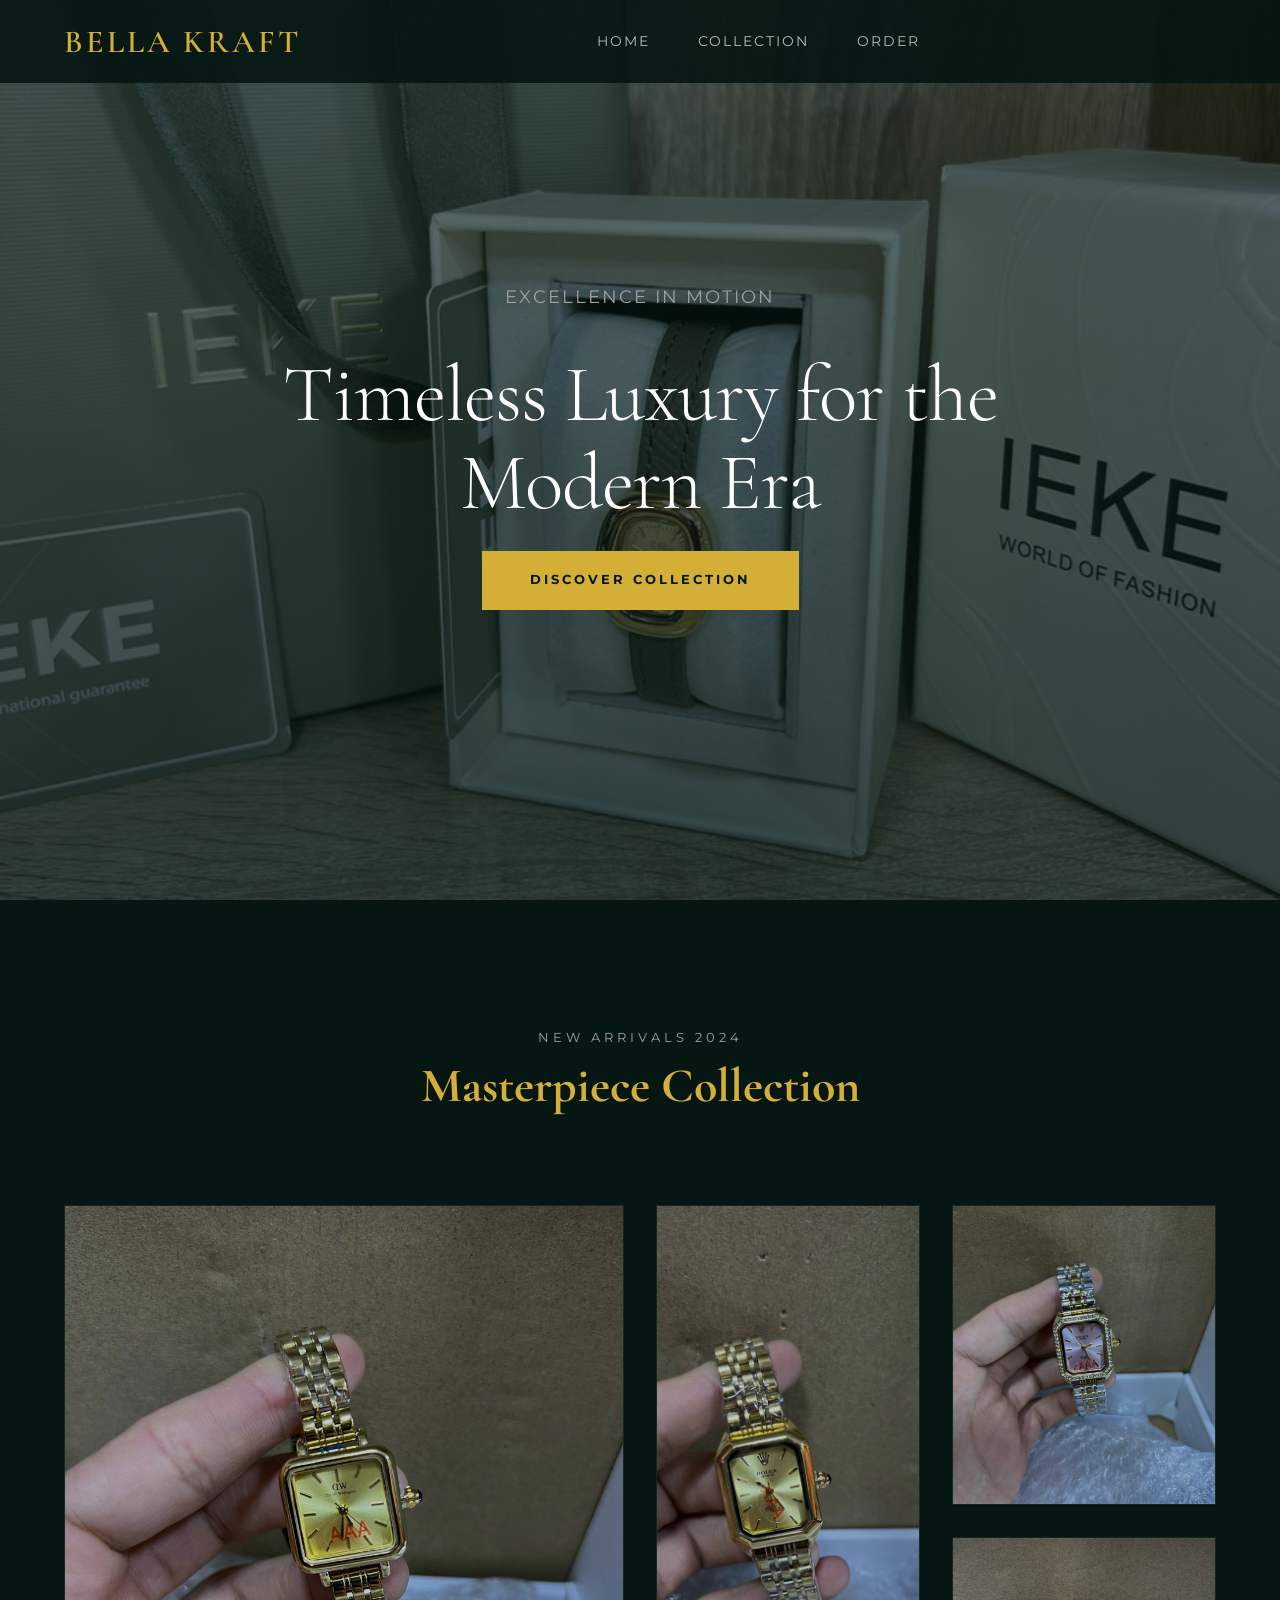
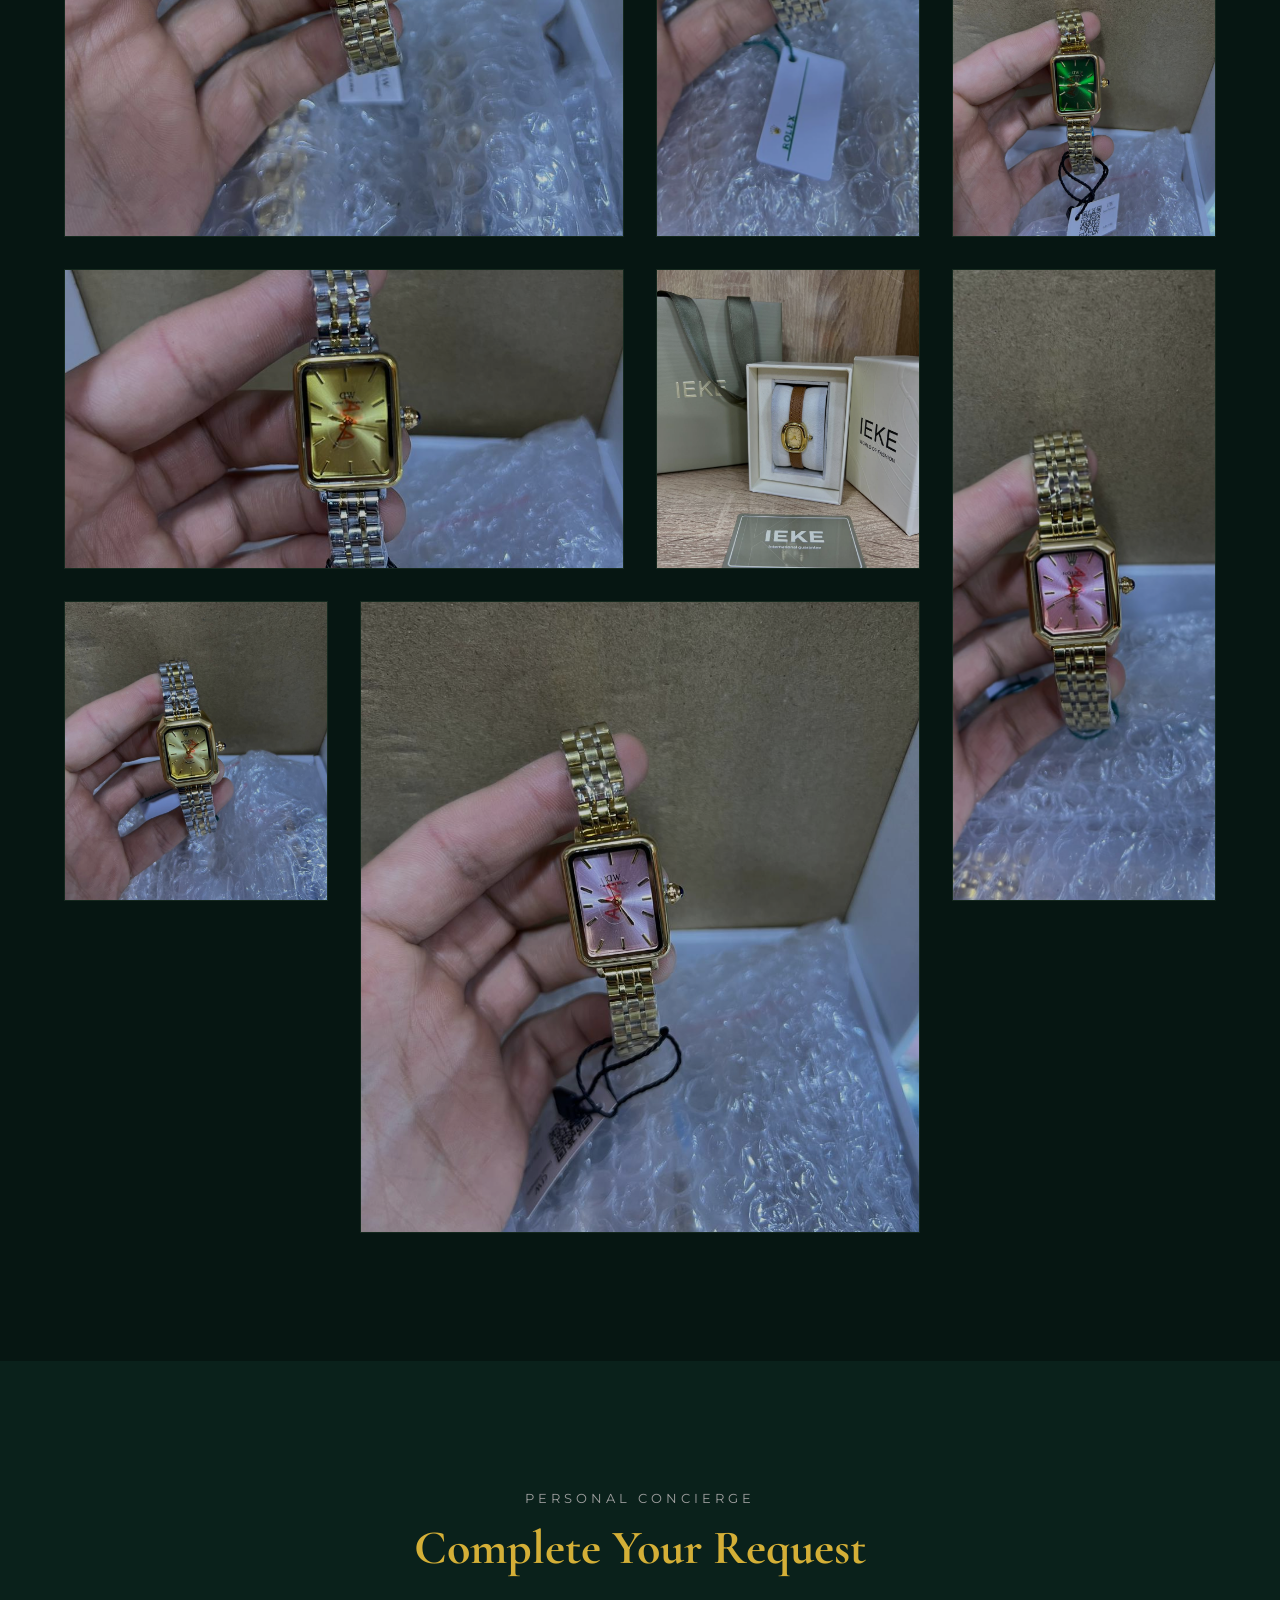
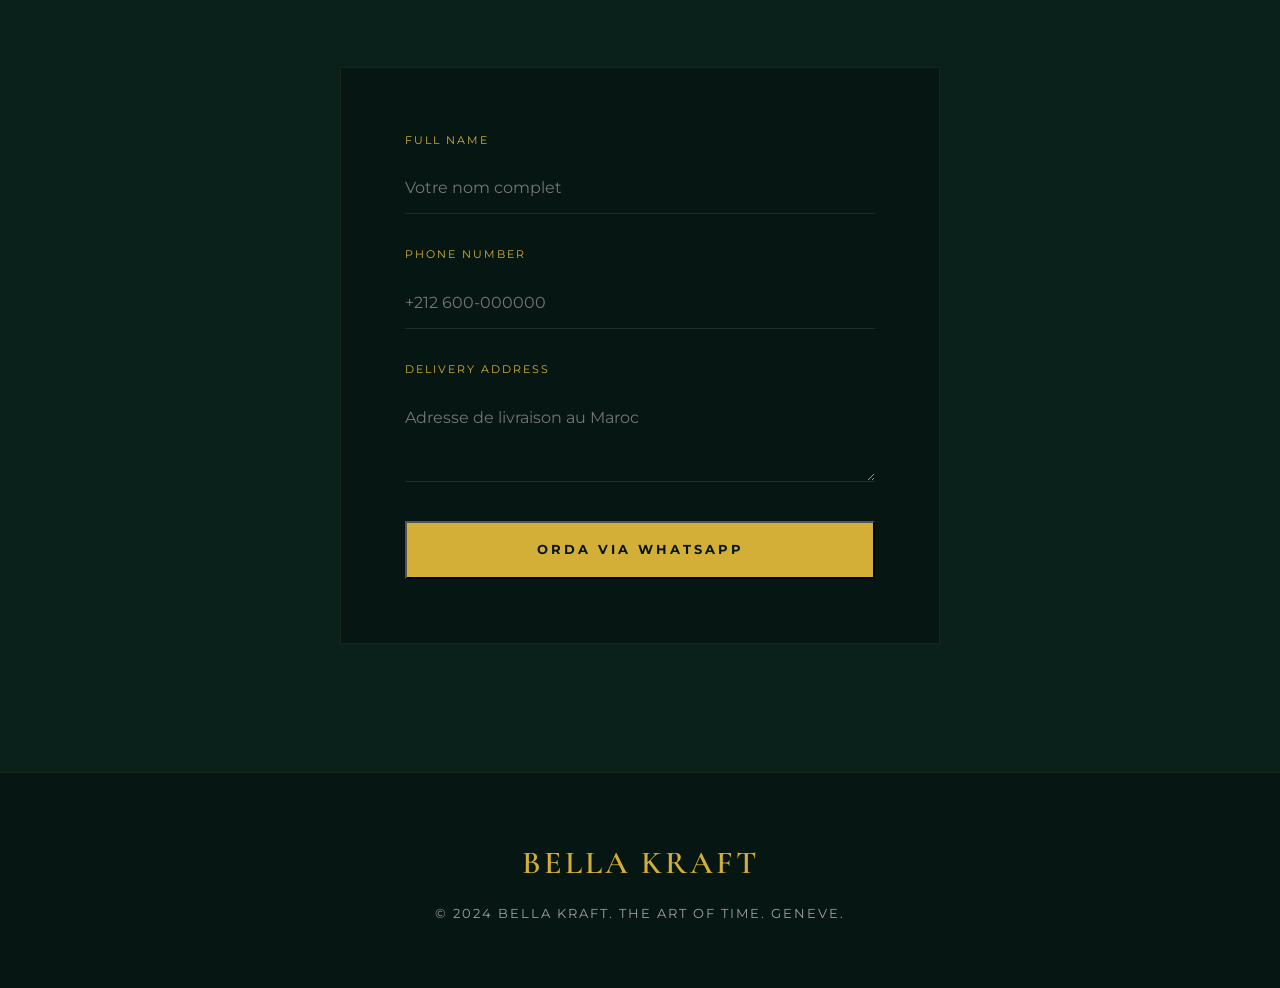
==== index.html @ 275b8a1b "clean project" ====
<!DOCTYPE html>
<html lang="en">
<head>
    <meta charset="UTF-8">
    <meta name="viewport" content="width=device-width, initial-scale=1.0">
    <title>BELLA KRAFT | Luxury Timepieces</title>
    <!-- Fonts -->
    <link rel="preconnect" href="https://fonts.googleapis.com">
    <link rel="preconnect" href="https://fonts.gstatic.com" crossorigin>
    <link href="https://fonts.googleapis.com/css2?family=Cormorant+Garamond:wght@300;400;600&family=Montserrat:wght@300;400;700&display=swap" rel="stylesheet">
    <!-- Icons -->
    <link rel="stylesheet" href="https://cdnjs.cloudflare.com/ajax/libs/font-awesome/6.4.0/css/all.min.css">
    <!-- Style -->
    <link rel="stylesheet" href="style.css">
    <script src="script.js" defer></script>
</head>
<body>

    <header id="mainHeader">
        <a href="#" class="brand-logo">BELLA KRAFT</a>
        
        <nav class="nav-menu">
            <a href="#home">Home</a>
            <a href="#collection">Collection</a>
            <a href="#order">Order</a>
        </nav>

        <div class="menu-toggle">
            <span></span>
        </div>
    </header>

    <main>
        <!-- Hero Section -->
        <section class="hero" id="home">
            <div class="hero-content">
                <p>Excellence in Motion</p>
                <h1>Timeless Luxury for the Modern Era</h1>
                <a href="#collection" class="btn btn-primary">Discover Collection</a>
            </div>
        </section>

        <!-- Collection Section (Bento Grid) -->
        <section class="collection-section" id="collection">
            <div class="section-intro">
                <p>New Arrivals 2024</p>
                <h2>Masterpiece Collection</h2>
            </div>

            <div class="bento-grid">
                <!-- Large Item -->
                <div class="bento-item large">
                    <img src="images/WhatsApp Image 2026-04-24 at 20.39.13.jpeg" alt="DW Gold Square" class="bento-img">
                    <div class="bento-overlay">
                        <h3>DW Gold Square</h3>
                        <span class="bento-price">950 DH</span>
                        <button class="btn-orda" onclick="addToCart('DW Gold Square', '950 DH', this)">Add to Order</button>
                    </div>
                </div>

                <!-- Tall Item -->
                <div class="bento-item tall">
                    <img src="images/WhatsApp Image 2026-04-24 at 20.39.14.jpeg" alt="Rolex Cellini" class="bento-img">
                    <div class="bento-overlay">
                        <h3>Rolex Cellini Gold</h3>
                        <span class="bento-price">1800 DH</span>
                        <button class="btn-orda" onclick="addToCart('Rolex Cellini Gold', '1800 DH', this)">Add to Order</button>
                    </div>
                </div>

                <!-- Regular Item -->
                <div class="bento-item">
                    <img src="images/WhatsApp Image 2026-04-24 at 20.39.15.jpeg" alt="Rolex Diamond" class="bento-img">
                    <div class="bento-overlay">
                        <h3>Rolex Diamond Rose</h3>
                        <span class="bento-price">2200 DH</span>
                        <button class="btn-orda" onclick="addToCart('Rolex Diamond Rose', '2200 DH', this)">Add to Order</button>
                    </div>
                </div>

                <!-- Regular Item -->
                <div class="bento-item">
                    <img src="images/WhatsApp Image 2026-04-24 at 20.39.19.jpeg" alt="DW Emerald" class="bento-img">
                    <div class="bento-overlay">
                        <h3>DW Emerald Square</h3>
                        <span class="bento-price">1100 DH</span>
                        <button class="btn-orda" onclick="addToCart('DW Emerald Square', '1100 DH', this)">Add to Order</button>
                    </div>
                </div>

                <!-- Wide Item -->
                <div class="bento-item wide">
                    <img src="images/WhatsApp Image 2026-04-24 at 20.39.24.jpeg" alt="DW Silver" class="bento-img">
                    <div class="bento-overlay">
                        <h3>DW Silver Square</h3>
                        <span class="bento-price">950 DH</span>
                        <button class="btn-orda" onclick="addToCart('DW Silver Square', '950 DH', this)">Add to Order</button>
                    </div>
                </div>

                <!-- Regular Item -->
                <div class="bento-item">
                    <img src="images/WhatsApp Image 2026-04-24 at 20.39.30.jpeg" alt="IEKE" class="bento-img">
                    <div class="bento-overlay">
                        <h3>IEKE World Fashion</h3>
                        <span class="bento-price">750 DH</span>
                        <button class="btn-orda" onclick="addToCart('IEKE World Fashion', '750 DH', this)">Add to Order</button>
                    </div>
                </div>

                <!-- Tall Item -->
                <div class="bento-item tall">
                    <img src="images/WhatsApp Image 2026-04-24 at 20.39.15 (1).jpeg" alt="Rolex Oyster" class="bento-img">
                    <div class="bento-overlay">
                        <h3>Oyster Perpetual</h3>
                        <span class="bento-price">2100 DH</span>
                        <button class="btn-orda" onclick="addToCart('Rolex Oyster Perpetual', '2100 DH', this)">Add to Order</button>
                    </div>
                </div>

                <!-- Regular Item -->
                <div class="bento-item">
                    <img src="images/WhatsApp Image 2026-04-24 at 20.39.15 (2).jpeg" alt="Rolex Sky" class="bento-img">
                    <div class="bento-overlay">
                        <h3>Rolex Sky-Dweller</h3>
                        <span class="bento-price">2500 DH</span>
                        <button class="btn-orda" onclick="addToCart('Rolex Sky-Dweller', '2500 DH', this)">Add to Order</button>
                    </div>
                </div>

                <!-- Large Item -->
                <div class="bento-item large">
                    <img src="images/WhatsApp Image 2026-04-24 at 20.39.18.jpeg" alt="Rolex Cosmograph" class="bento-img">
                    <div class="bento-overlay">
                        <h3>Rolex Cosmograph</h3>
                        <span class="bento-price">2800 DH</span>
                        <button class="btn-orda" onclick="addToCart('Rolex Cosmograph', '2800 DH', this)">Add to Order</button>
                    </div>
                </div>
            </div>
        </section>

        <!-- Order Section -->
        <section class="order-section" id="order">
            <div class="section-intro">
                <p>Personal Concierge</p>
                <h2>Complete Your Request</h2>
            </div>

            <div class="order-container">
                <div id="shoppingCart" class="order-summary" style="display: none; margin-bottom: 3rem;">
                    <h3 style="color: var(--accent-gold); margin-bottom: 1.5rem; letter-spacing: 2px; text-transform: uppercase; font-size: 0.9rem;">Selected Timepieces</h3>
                    <div id="cartItems"></div>
                    <div style="margin-top: 1.5rem; border-top: 1px solid rgba(212, 175, 55, 0.2); padding-top: 1rem;">
                        <p>Total Items: <span id="cartCount">0</span></p>
                    </div>
                </div>

                <form id="orderForm">
                    <div class="form-group">
                        <label>Full Name</label>
                        <input type="text" id="name" required placeholder="Votre nom complet">
                    </div>
                    <div class="form-group">
                        <label>Phone Number</label>
                        <input type="tel" id="phone" required placeholder="+212 600-000000">
                    </div>
                    <div class="form-group">
                        <label>Delivery Address</label>
                        <textarea id="address" rows="3" required placeholder="Adresse de livraison au Maroc"></textarea>
                    </div>
                    <button type="submit" class="btn btn-primary" style="width: 100%; cursor: pointer;">ORDA VIA WHATSAPP</button>
                </form>
            </div>
        </section>
    </main>

    <footer style="padding: 4rem 5%; text-align: center; border-top: 1px solid rgba(212, 175, 55, 0.1);">
        <div class="brand-logo" style="margin-bottom: 1rem;">BELLA KRAFT</div>
        <p style="color: var(--text-gray); font-size: 0.8rem; letter-spacing: 2px;">© 2024 BELLA KRAFT. THE ART OF TIME. GENEVE.</p>
    </footer>

</body>
</html>
---- style.css ----
:root {
    --primary-dark: #061612;
    --secondary-dark: #0a211b;
    --accent-gold: #D4AF37;
    --accent-gold-light: #F2D06B;
    --text-white: #ffffff;
    --text-gray: #a0a0a0;
    --transition: all 0.5s cubic-bezier(0.4, 0, 0.2, 1);
}

* {
    margin: 0;
    padding: 0;
    box-sizing: border-box;
    font-family: 'Montserrat', sans-serif;
}

body {
    background-color: var(--primary-dark);
    color: var(--text-white);
    line-height: 1.6;
    overflow-x: hidden;
}

h1, h2, h3, .brand-logo {
    font-family: 'Cormorant Garamond', serif;
}

/* Scrollbar */
::-webkit-scrollbar { width: 8px; }
::-webkit-scrollbar-track { background: var(--primary-dark); }
::-webkit-scrollbar-thumb { background: var(--accent-gold); border-radius: 10px; }

/* Header */
header {
    position: fixed;
    top: 0;
    width: 100%;
    padding: 2rem 5%;
    display: flex;
    justify-content: space-between;
    align-items: center;
    z-index: 1000;
    transition: var(--transition);
}

header.scrolled {
    padding: 1rem 5%;
    background: rgba(6, 22, 18, 0.95);
    backdrop-filter: blur(15px);
    border-bottom: 1px solid rgba(212, 175, 55, 0.1);
}

.brand-logo {
    font-size: 2rem;
    color: var(--accent-gold);
    text-decoration: none;
    letter-spacing: 3px;
    font-weight: 600;
}

.nav-menu {
    display: flex;
    gap: 3rem;
}

.nav-menu a {
    color: var(--text-white);
    text-decoration: none;
    font-size: 0.9rem;
    text-transform: uppercase;
    letter-spacing: 2px;
    transition: var(--transition);
    opacity: 0.7;
}

.nav-menu a:hover {
    color: var(--accent-gold);
    opacity: 1;
}

/* Hero Section */
.hero {
    height: 100vh;
    display: flex;
    align-items: center;
    justify-content: center;
    text-align: center;
    background: linear-gradient(rgba(6, 22, 18, 0.6), rgba(6, 22, 18, 0.8)), 
                url('images/WhatsApp Image 2026-04-24 at 20.39.27.jpeg') center/cover no-repeat;
    padding: 0 5%;
    position: relative;
}

.hero-content {
    max-width: 900px;
    animation: fadeInUp 1.5s ease-out;
}

.hero-content h1 {
    font-size: clamp(3rem, 8vw, 5rem);
    margin-bottom: 1.5rem;
    line-height: 1.1;
    font-weight: 300;
    letter-spacing: -1px;
}

.hero-content p {
    font-size: 1.1rem;
    color: var(--text-gray);
    margin-bottom: 2.5rem;
    letter-spacing: 2px;
    text-transform: uppercase;
}

.btn {
    display: inline-block;
    padding: 1.2rem 3rem;
    text-decoration: none;
    font-size: 0.8rem;
    text-transform: uppercase;
    letter-spacing: 3px;
    transition: var(--transition);
    border-radius: 0;
    position: relative;
    overflow: hidden;
}

.btn-primary {
    background: var(--accent-gold);
    color: var(--primary-dark);
    font-weight: 700;
}

.btn-primary:hover {
    background: var(--text-white);
    transform: translateY(-5px);
}

/* Bento Grid Products */
.collection-section {
    padding: 8rem 5%;
}

.section-intro {
    text-align: center;
    margin-bottom: 5rem;
}

.section-intro h2 {
    font-size: 3rem;
    color: var(--accent-gold);
    margin-bottom: 1rem;
}

.section-intro p {
    color: var(--text-gray);
    letter-spacing: 4px;
    text-transform: uppercase;
    font-size: 0.8rem;
}

.bento-grid {
    display: grid;
    grid-template-columns: repeat(4, 1fr);
    grid-auto-rows: 300px;
    gap: 2rem;
    max-width: 1400px;
    margin: 0 auto;
}

.bento-item {
    position: relative;
    overflow: hidden;
    background: var(--secondary-dark);
    border: 1px solid rgba(212, 175, 55, 0.05);
    transition: var(--transition);
}

.bento-item.large { grid-column: span 2; grid-row: span 2; }
.bento-item.tall { grid-row: span 2; }
.bento-item.wide { grid-column: span 2; }

.bento-item:hover {
    border-color: var(--accent-gold);
    box-shadow: 0 30px 60px rgba(0,0,0,0.5);
    transform: translateY(-10px);
}

.bento-img {
    width: 100%;
    height: 100%;
    object-fit: cover;
    transition: transform 1.5s cubic-bezier(0.4, 0, 0.2, 1);
    filter: brightness(0.8);
}

.bento-item:hover .bento-img {
    transform: scale(1.1);
    filter: brightness(1);
}

.bento-overlay {
    position: absolute;
    bottom: 0;
    left: 0;
    width: 100%;
    padding: 2.5rem;
    background: linear-gradient(transparent, rgba(6, 22, 18, 0.95));
    transform: translateY(20px);
    opacity: 0;
    transition: var(--transition);
}

.bento-item:hover .bento-overlay {
    transform: translateY(0);
    opacity: 1;
}

.bento-overlay h3 {
    font-size: 1.5rem;
    margin-bottom: 0.5rem;
}

.bento-price {
    color: var(--accent-gold);
    font-size: 1.2rem;
    margin-bottom: 1.5rem;
    display: block;
}

.btn-orda {
    background: var(--accent-gold);
    color: var(--primary-dark);
    padding: 0.8rem 1.5rem;
    font-size: 0.7rem;
    font-weight: 800;
    letter-spacing: 2px;
    border: none;
    cursor: pointer;
    transition: var(--transition);
}

.btn-orda:hover {
    background: var(--text-white);
}

/* Form Section */
.order-section {
    background: var(--secondary-dark);
    padding: 8rem 5%;
}

.order-container {
    max-width: 600px;
    margin: 0 auto;
    background: var(--primary-dark);
    padding: 4rem;
    border: 1px solid rgba(212, 175, 55, 0.1);
}

.form-group {
    margin-bottom: 2rem;
}

.form-group label {
    display: block;
    margin-bottom: 0.8rem;
    font-size: 0.7rem;
    text-transform: uppercase;
    letter-spacing: 2px;
    color: var(--accent-gold);
}

.form-group input, .form-group textarea {
    width: 100%;
    background: transparent;
    border: none;
    border-bottom: 1px solid rgba(255, 255, 255, 0.1);
    padding: 1rem 0;
    color: var(--text-white);
    font-size: 1rem;
    transition: var(--transition);
}

.form-group input:focus, .form-group textarea:focus {
    outline: none;
    border-color: var(--accent-gold);
}

/* Toast */
.cart-toast {
    position: fixed;
    bottom: 40px;
    right: 40px;
    background: var(--accent-gold);
    color: var(--primary-dark);
    padding: 1.2rem 2.5rem;
    font-weight: 700;
    letter-spacing: 1px;
    z-index: 2000;
    transform: translateX(150%);
    transition: var(--transition);
}

.cart-toast.show {
    transform: translateX(0);
}

/* Animations */
@keyframes fadeInUp {
    from { opacity: 0; transform: translateY(40px); }
    to { opacity: 1; transform: translateY(0); }
}

/* Mobile */
@media (max-width: 1024px) {
    .bento-grid {
        grid-template-columns: repeat(2, 1fr);
    }
    .nav-menu { display: none; }
}

@media (max-width: 600px) {
    .bento-grid {
        grid-template-columns: 1fr;
        grid-auto-rows: 400px;
    }
    .bento-item.large, .bento-item.tall, .bento-item.wide {
        grid-column: span 1;
        grid-row: span 1;
    }
    .order-container {
        padding: 2rem;
    }
}
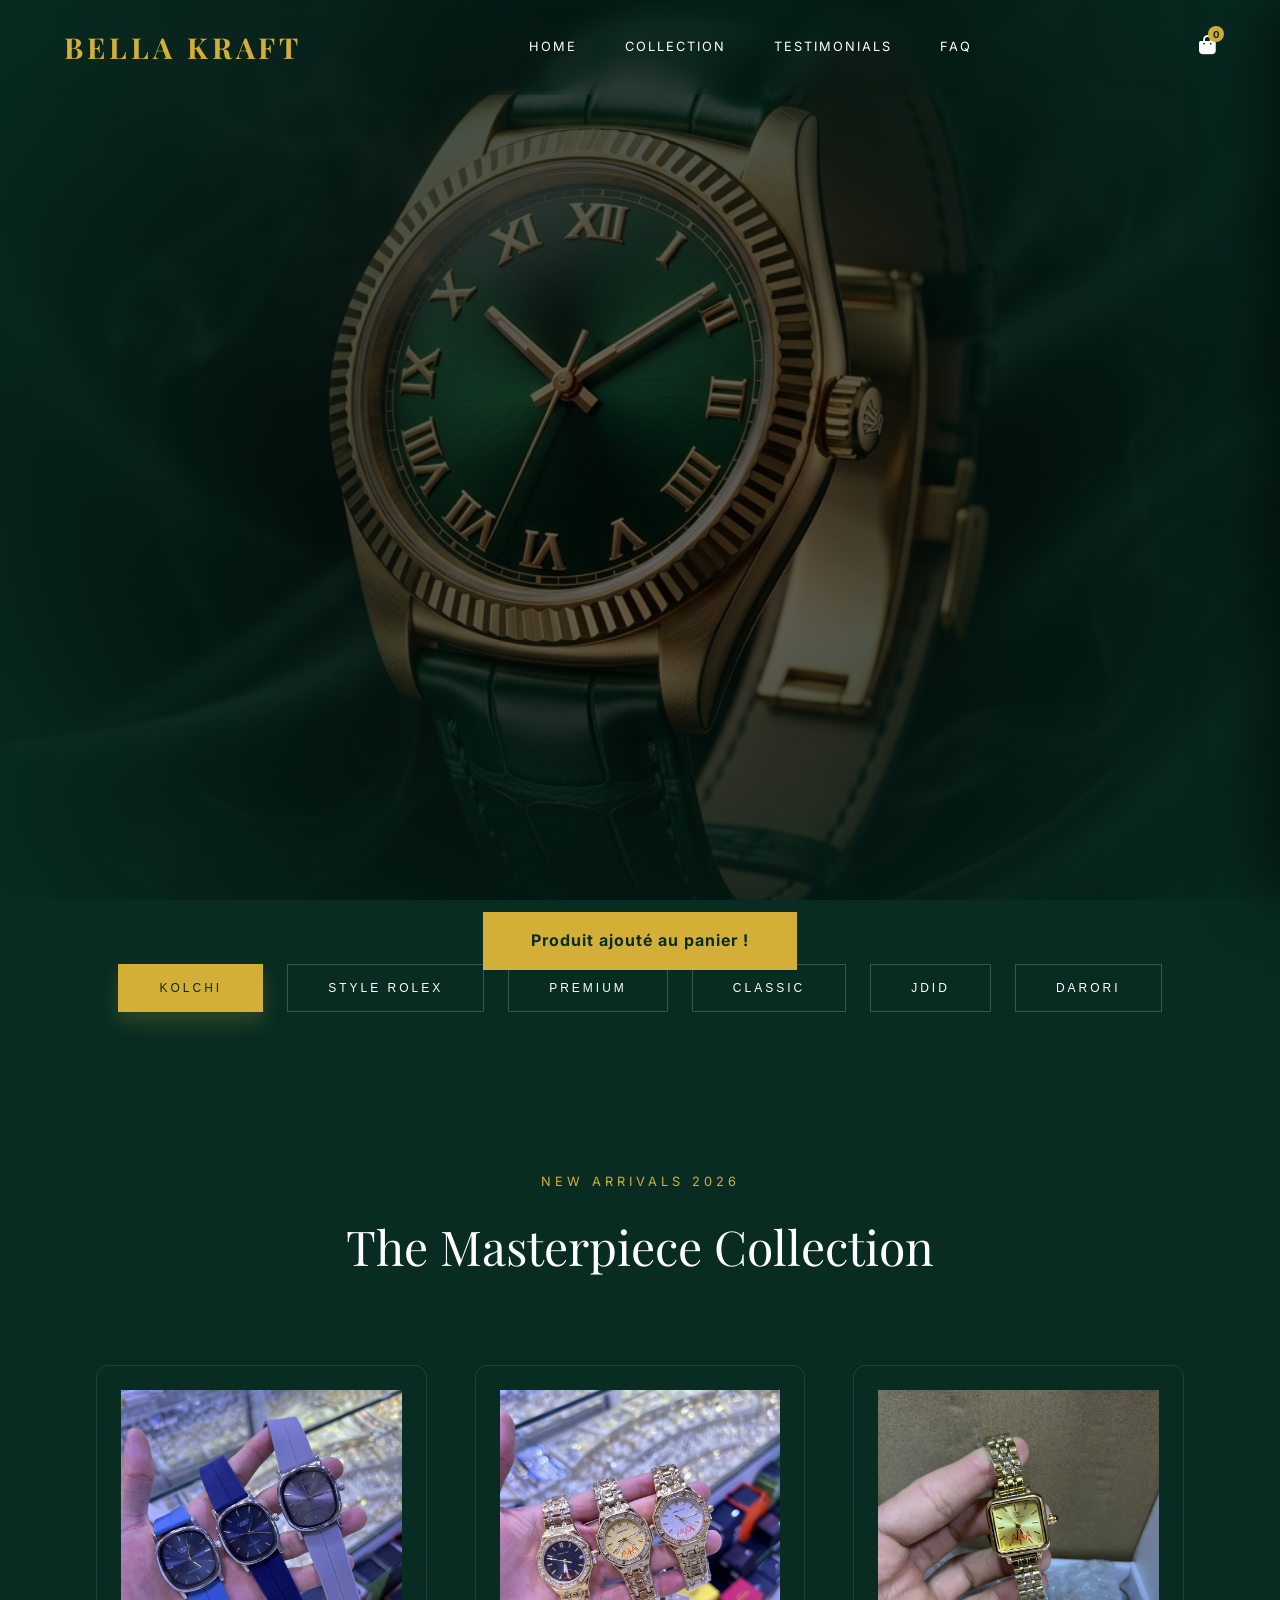
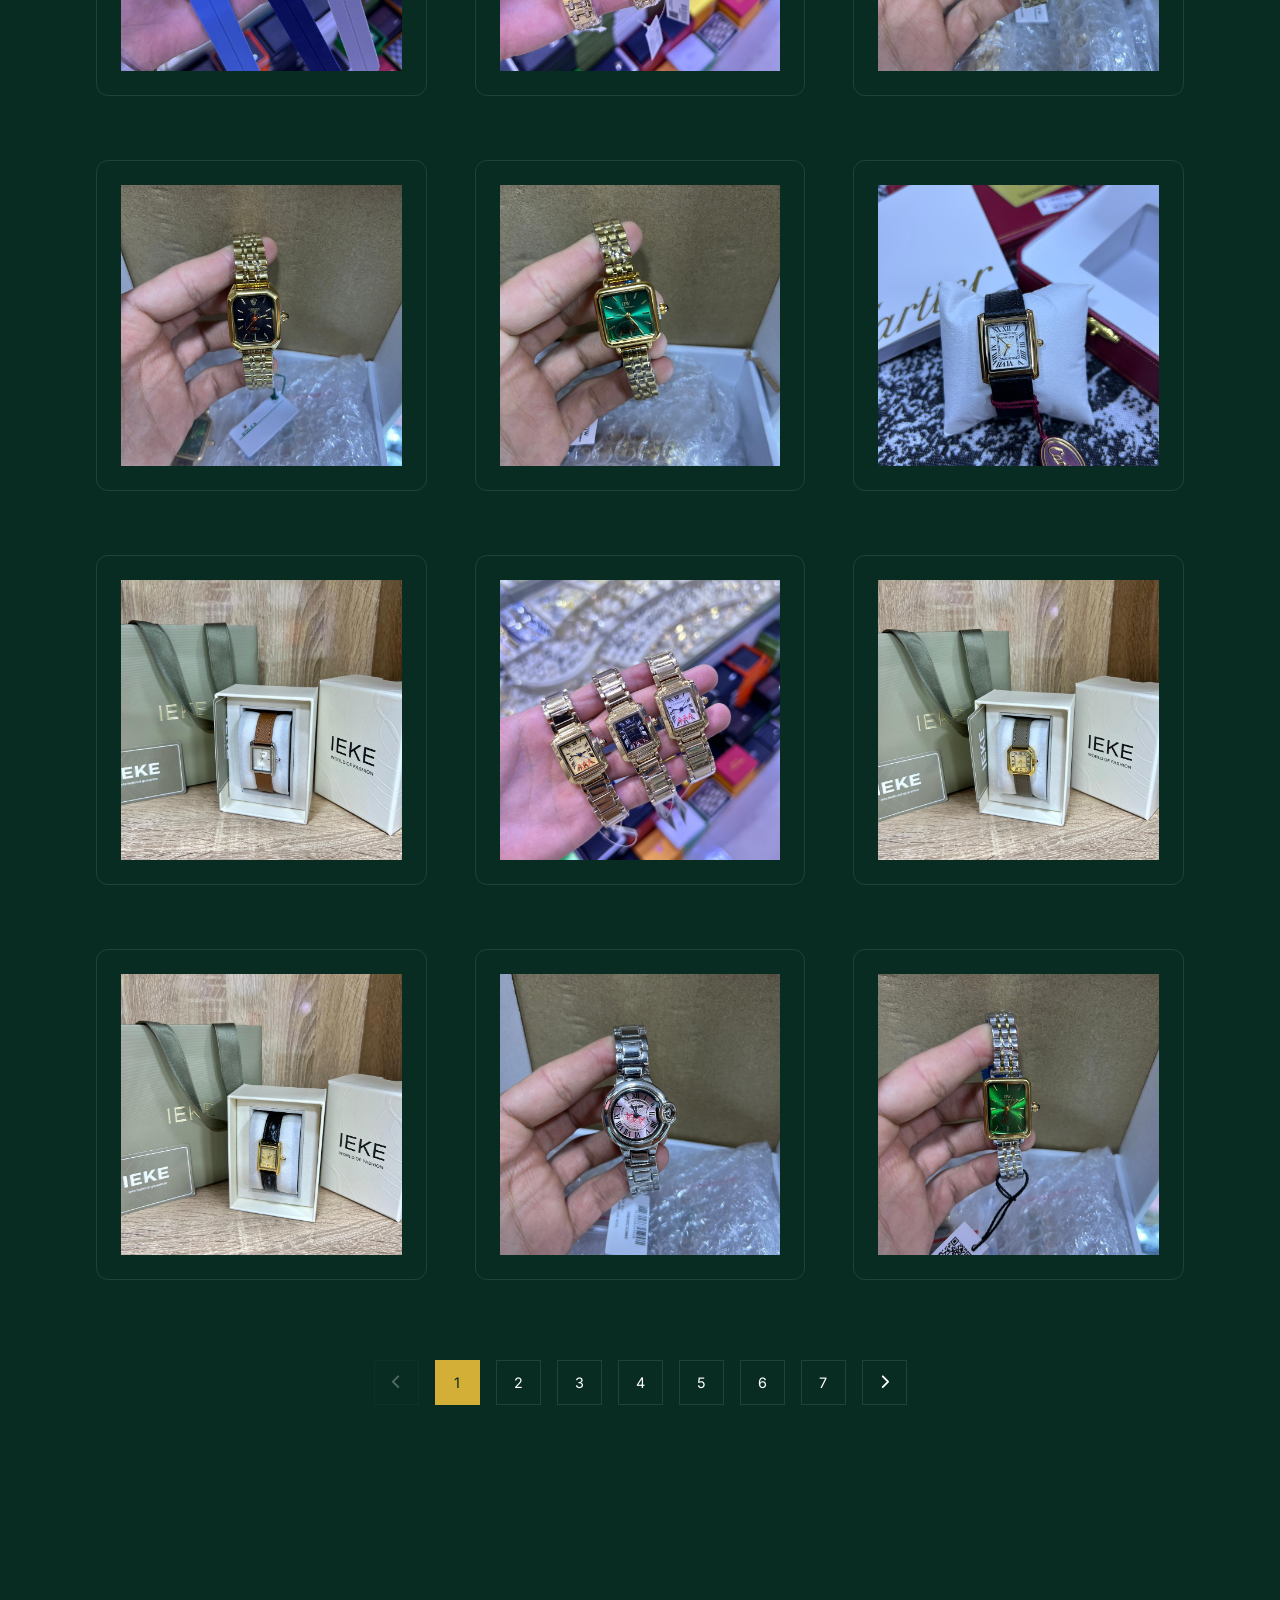
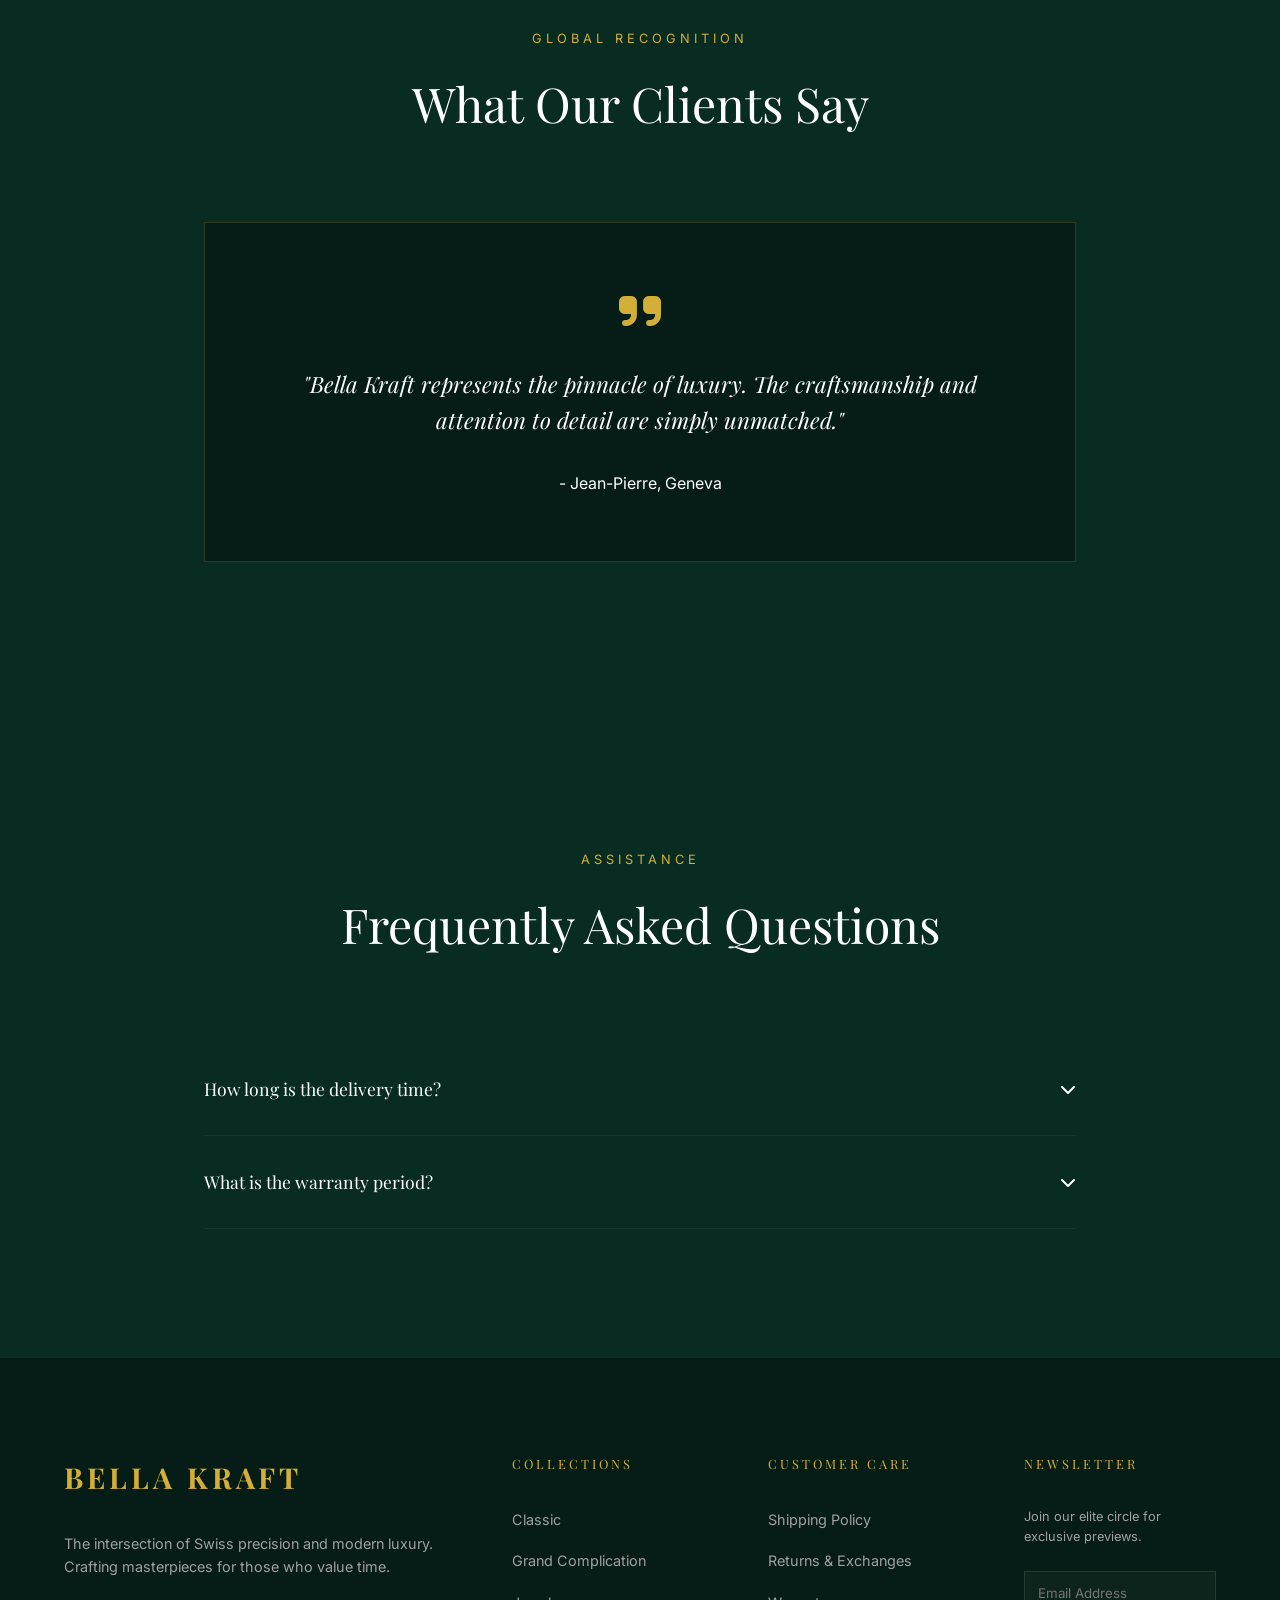
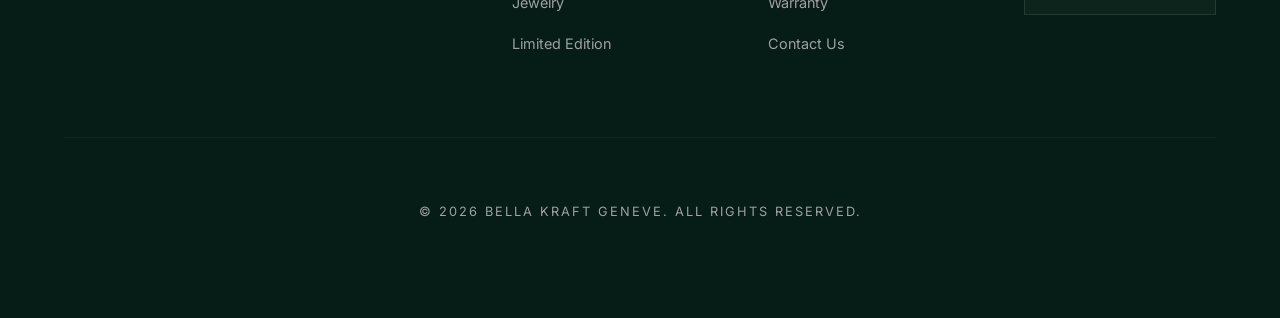
==== commit 56c4d44b: "new version" ====
--- a/index.html
+++ b/index.html
@@ -1,184 +1,228 @@
-<!DOCTYPE html>
+﻿<!DOCTYPE html>
 <html lang="en">
 <head>
     <meta charset="UTF-8">
     <meta name="viewport" content="width=device-width, initial-scale=1.0">
-    <title>BELLA KRAFT | Luxury Timepieces</title>
+    <title>BELLA KRAFT | Luxury Masterpieces</title>
     <!-- Fonts -->
     <link rel="preconnect" href="https://fonts.googleapis.com">
     <link rel="preconnect" href="https://fonts.gstatic.com" crossorigin>
-    <link href="https://fonts.googleapis.com/css2?family=Cormorant+Garamond:wght@300;400;600&family=Montserrat:wght@300;400;700&display=swap" rel="stylesheet">
+    <link href="https://fonts.googleapis.com/css2?family=Playfair+Display:ital,wght@0,400;0,700;1,400&family=Inter:wght@300;400;600;700&display=swap" rel="stylesheet">
     <!-- Icons -->
     <link rel="stylesheet" href="https://cdnjs.cloudflare.com/ajax/libs/font-awesome/6.4.0/css/all.min.css">
+    <!-- GSAP -->
+    <script src="https://cdnjs.cloudflare.com/ajax/libs/gsap/3.12.2/gsap.min.js"></script>
+    <script src="https://cdnjs.cloudflare.com/ajax/libs/gsap/3.12.2/ScrollTrigger.min.js"></script>
     <!-- Style -->
     <link rel="stylesheet" href="style.css">
     <script src="script.js" defer></script>
 </head>
 <body>
 
+    <!-- Loading Animation -->
+    <div class="loader">
+        <div class="loader-inner"></div>
+    </div>
+
+    <!-- Header -->
     <header id="mainHeader">
         <a href="#" class="brand-logo">BELLA KRAFT</a>
         
-        <nav class="nav-menu">
-            <a href="#home">Home</a>
-            <a href="#collection">Collection</a>
-            <a href="#order">Order</a>
+        <nav class="nav-links" id="navLinks">
+            <a href="#home" onclick="toggleMenu()">Home</a>
+            <a href="#collection" onclick="toggleMenu()">Collection</a>
+            <a href="#testimonials" onclick="toggleMenu()">Testimonials</a>
+            <a href="#faq" onclick="toggleMenu()">FAQ</a>
         </nav>
 
-        <div class="menu-toggle">
-            <span></span>
+        <div class="nav-actions">
+            <div class="cart-icon-container" onclick="toggleCart()">
+                <button class="nav-btn"><i class="fas fa-shopping-bag"></i></button>
+                <span class="cart-count" id="cartCount">0</span>
+            </div>
+            <button class="nav-btn mobile-menu-btn" onclick="toggleMenu()">
+                <i class="fas fa-bars"></i>
+            </button>
         </div>
     </header>
 
     <main>
         <!-- Hero Section -->
         <section class="hero" id="home">
+            <img src="hero.png" class="hero-video-bg" alt="Luxury Hero Banner">
+            <div class="hero-overlay"></div>
             <div class="hero-content">
-                <p>Excellence in Motion</p>
-                <h1>Timeless Luxury for the Modern Era</h1>
-                <a href="#collection" class="btn btn-primary">Discover Collection</a>
-            </div>
-        </section>
-
-        <!-- Collection Section (Bento Grid) -->
+                <p class="hero-tagline">Excellence in Every Second</p>
+                <h1>Timeless Artistry for the Modern Elite</h1>
+                <div class="hero-btns">
+                    <a href="#collection" class="btn btn-primary">Shop Collection</a>
+                    <a href="#about" class="btn btn-outline">Our Heritage</a>
+                </div>
+            </div>
+        </section>
+
+        <!-- Category Scroll -->
+        <div class="category-container" id="categoryFilters">
+            <!-- Categories will be injected by script.js -->
+        </div>
+
+        <!-- Collection Section -->
         <section class="collection-section" id="collection">
-            <div class="section-intro">
-                <p>New Arrivals 2024</p>
-                <h2>Masterpiece Collection</h2>
-            </div>
-
-            <div class="bento-grid">
-                <!-- Large Item -->
-                <div class="bento-item large">
-                    <img src="images/WhatsApp Image 2026-04-24 at 20.39.13.jpeg" alt="DW Gold Square" class="bento-img">
-                    <div class="bento-overlay">
-                        <h3>DW Gold Square</h3>
-                        <span class="bento-price">950 DH</span>
-                        <button class="btn-orda" onclick="addToCart('DW Gold Square', '950 DH', this)">Add to Order</button>
-                    </div>
-                </div>
-
-                <!-- Tall Item -->
-                <div class="bento-item tall">
-                    <img src="images/WhatsApp Image 2026-04-24 at 20.39.14.jpeg" alt="Rolex Cellini" class="bento-img">
-                    <div class="bento-overlay">
-                        <h3>Rolex Cellini Gold</h3>
-                        <span class="bento-price">1800 DH</span>
-                        <button class="btn-orda" onclick="addToCart('Rolex Cellini Gold', '1800 DH', this)">Add to Order</button>
-                    </div>
-                </div>
-
-                <!-- Regular Item -->
-                <div class="bento-item">
-                    <img src="images/WhatsApp Image 2026-04-24 at 20.39.15.jpeg" alt="Rolex Diamond" class="bento-img">
-                    <div class="bento-overlay">
-                        <h3>Rolex Diamond Rose</h3>
-                        <span class="bento-price">2200 DH</span>
-                        <button class="btn-orda" onclick="addToCart('Rolex Diamond Rose', '2200 DH', this)">Add to Order</button>
-                    </div>
-                </div>
-
-                <!-- Regular Item -->
-                <div class="bento-item">
-                    <img src="images/WhatsApp Image 2026-04-24 at 20.39.19.jpeg" alt="DW Emerald" class="bento-img">
-                    <div class="bento-overlay">
-                        <h3>DW Emerald Square</h3>
-                        <span class="bento-price">1100 DH</span>
-                        <button class="btn-orda" onclick="addToCart('DW Emerald Square', '1100 DH', this)">Add to Order</button>
-                    </div>
-                </div>
-
-                <!-- Wide Item -->
-                <div class="bento-item wide">
-                    <img src="images/WhatsApp Image 2026-04-24 at 20.39.24.jpeg" alt="DW Silver" class="bento-img">
-                    <div class="bento-overlay">
-                        <h3>DW Silver Square</h3>
-                        <span class="bento-price">950 DH</span>
-                        <button class="btn-orda" onclick="addToCart('DW Silver Square', '950 DH', this)">Add to Order</button>
-                    </div>
-                </div>
-
-                <!-- Regular Item -->
-                <div class="bento-item">
-                    <img src="images/WhatsApp Image 2026-04-24 at 20.39.30.jpeg" alt="IEKE" class="bento-img">
-                    <div class="bento-overlay">
-                        <h3>IEKE World Fashion</h3>
-                        <span class="bento-price">750 DH</span>
-                        <button class="btn-orda" onclick="addToCart('IEKE World Fashion', '750 DH', this)">Add to Order</button>
-                    </div>
-                </div>
-
-                <!-- Tall Item -->
-                <div class="bento-item tall">
-                    <img src="images/WhatsApp Image 2026-04-24 at 20.39.15 (1).jpeg" alt="Rolex Oyster" class="bento-img">
-                    <div class="bento-overlay">
-                        <h3>Oyster Perpetual</h3>
-                        <span class="bento-price">2100 DH</span>
-                        <button class="btn-orda" onclick="addToCart('Rolex Oyster Perpetual', '2100 DH', this)">Add to Order</button>
-                    </div>
-                </div>
-
-                <!-- Regular Item -->
-                <div class="bento-item">
-                    <img src="images/WhatsApp Image 2026-04-24 at 20.39.15 (2).jpeg" alt="Rolex Sky" class="bento-img">
-                    <div class="bento-overlay">
-                        <h3>Rolex Sky-Dweller</h3>
-                        <span class="bento-price">2500 DH</span>
-                        <button class="btn-orda" onclick="addToCart('Rolex Sky-Dweller', '2500 DH', this)">Add to Order</button>
-                    </div>
-                </div>
-
-                <!-- Large Item -->
-                <div class="bento-item large">
-                    <img src="images/WhatsApp Image 2026-04-24 at 20.39.18.jpeg" alt="Rolex Cosmograph" class="bento-img">
-                    <div class="bento-overlay">
-                        <h3>Rolex Cosmograph</h3>
-                        <span class="bento-price">2800 DH</span>
-                        <button class="btn-orda" onclick="addToCart('Rolex Cosmograph', '2800 DH', this)">Add to Order</button>
-                    </div>
-                </div>
-            </div>
-        </section>
-
-        <!-- Order Section -->
-        <section class="order-section" id="order">
-            <div class="section-intro">
-                <p>Personal Concierge</p>
-                <h2>Complete Your Request</h2>
-            </div>
-
-            <div class="order-container">
-                <div id="shoppingCart" class="order-summary" style="display: none; margin-bottom: 3rem;">
-                    <h3 style="color: var(--accent-gold); margin-bottom: 1.5rem; letter-spacing: 2px; text-transform: uppercase; font-size: 0.9rem;">Selected Timepieces</h3>
-                    <div id="cartItems"></div>
-                    <div style="margin-top: 1.5rem; border-top: 1px solid rgba(212, 175, 55, 0.2); padding-top: 1rem;">
-                        <p>Total Items: <span id="cartCount">0</span></p>
-                    </div>
-                </div>
-
-                <form id="orderForm">
-                    <div class="form-group">
-                        <label>Full Name</label>
-                        <input type="text" id="name" required placeholder="Votre nom complet">
-                    </div>
-                    <div class="form-group">
-                        <label>Phone Number</label>
-                        <input type="tel" id="phone" required placeholder="+212 600-000000">
-                    </div>
-                    <div class="form-group">
-                        <label>Delivery Address</label>
-                        <textarea id="address" rows="3" required placeholder="Adresse de livraison au Maroc"></textarea>
-                    </div>
-                    <button type="submit" class="btn btn-primary" style="width: 100%; cursor: pointer;">ORDA VIA WHATSAPP</button>
-                </form>
+            <div class="section-header">
+                <p>New Arrivals 2026</p>
+                <h2>The Masterpiece Collection</h2>
+            </div>
+
+            <div class="masonry-grid" id="productGrid">
+                <!-- Products will be injected by script.js -->
+            </div>
+
+            <div class="pagination-container" id="pagination">
+                <!-- Pagination will be injected here -->
+            </div>
+        </section>
+
+        <!-- Testimonials -->
+        <section class="testimonials-section" id="testimonials">
+            <div class="section-header">
+                <p>Global Recognition</p>
+                <h2>What Our Clients Say</h2>
+            </div>
+            <div class="testimonial-card">
+                <i class="fas fa-quote-right"></i>
+                <p>"Bella Kraft represents the pinnacle of luxury. The craftsmanship and attention to detail are simply unmatched."</p>
+                <span>- Jean-Pierre, Geneva</span>
+            </div>
+        </section>
+
+        <!-- FAQ -->
+        <section class="faq-section" id="faq">
+            <div class="section-header">
+                <p>Assistance</p>
+                <h2>Frequently Asked Questions</h2>
+            </div>
+            <div class="faq-container">
+                <div class="faq-item">
+                    <div class="faq-question">
+                        <h4>How long is the delivery time?</h4>
+                        <i class="fas fa-chevron-down"></i>
+                    </div>
+                    <div class="faq-answer">
+                        <p>We offer express shipping worldwide. For orders within Morocco, delivery takes 24-48 hours. International shipping takes 5-7 business days.</p>
+                    </div>
+                </div>
+                <div class="faq-item">
+                    <div class="faq-question">
+                        <h4>What is the warranty period?</h4>
+                        <i class="fas fa-chevron-down"></i>
+                    </div>
+                    <div class="faq-answer">
+                        <p>Every Bella Kraft timepiece comes with a 2-year international warranty covering all manufacturing defects.</p>
+                    </div>
+                </div>
             </div>
         </section>
     </main>
 
-    <footer style="padding: 4rem 5%; text-align: center; border-top: 1px solid rgba(212, 175, 55, 0.1);">
-        <div class="brand-logo" style="margin-bottom: 1rem;">BELLA KRAFT</div>
-        <p style="color: var(--text-gray); font-size: 0.8rem; letter-spacing: 2px;">© 2024 BELLA KRAFT. THE ART OF TIME. GENEVE.</p>
+    <!-- Footer -->
+    <footer>
+        <div class="footer-grid">
+            <div class="footer-col">
+                <a href="#" class="brand-logo" style="margin-bottom: 2rem; display: block;">BELLA KRAFT</a>
+                <p style="color: var(--text-gray); font-size: 0.9rem;">The intersection of Swiss precision and modern luxury. Crafting masterpieces for those who value time.</p>
+            </div>
+            <div class="footer-col">
+                <h4>Collections</h4>
+                <ul>
+                    <li><a href="#">Classic</a></li>
+                    <li><a href="#">Grand Complication</a></li>
+                    <li><a href="#">Jewelry</a></li>
+                    <li><a href="#">Limited Edition</a></li>
+                </ul>
+            </div>
+            <div class="footer-col">
+                <h4>Customer Care</h4>
+                <ul>
+                    <li><a href="#">Shipping Policy</a></li>
+                    <li><a href="#">Returns & Exchanges</a></li>
+                    <li><a href="#">Warranty</a></li>
+                    <li><a href="#">Contact Us</a></li>
+                </ul>
+            </div>
+            <div class="footer-col">
+                <h4>Newsletter</h4>
+                <p style="color: var(--text-gray); font-size: 0.8rem; margin-bottom: 1.5rem;">Join our elite circle for exclusive previews.</p>
+                <div class="form-group" style="margin-bottom: 0;">
+                    <input type="email" placeholder="Email Address" style="padding: 0.8rem; border: 1px solid rgba(255,255,255,0.1);">
+                </div>
+            </div>
+        </div>
+        <div class="footer-bottom">
+            <p>© 2026 BELLA KRAFT GENEVE. ALL RIGHTS RESERVED.</p>
+        </div>
     </footer>
+
+    <!-- Cart Drawer -->
+    <div class="cart-drawer" id="cartDrawer">
+        <div class="drawer-header">
+            <h2>Your Order</h2>
+            <button class="drawer-close" onclick="toggleCart()"><i class="fas fa-times"></i></button>
+        </div>
+        <div class="cart-items-list" id="cartItems">
+            <!-- Cart items injected by script.js -->
+        </div>
+        <div class="cart-footer">
+            <div class="cart-total">
+                <span>Total</span>
+                <span id="cartTotal">0 DH</span>
+            </div>
+            <button class="btn btn-primary" style="width: 100%;" onclick="openCheckout()">Confirm Order</button>
+        </div>
+    </div>
+
+    <!-- Quick View Modal -->
+    <div class="modal" id="quickViewModal">
+        <div class="modal-content">
+            <button class="modal-close" onclick="closeModal()"><i class="fas fa-times"></i></button>
+            <div class="modal-img-container">
+                <img id="modalImg" src="" alt="Product">
+            </div>
+            <div class="modal-info">
+                <span class="brand">Bella Kraft Genéve</span>
+                <h2 id="modalName">Product Name</h2>
+                <div class="price" id="modalPrice">0 DH</div>
+                <p class="desc" id="modalDesc">This masterpiece is a testament to timeless luxury, featuring a refined case and precision-engineered movement.</p>
+                <button class="btn btn-primary" id="modalAddBtn">Add to Order</button>
+            </div>
+        </div>
+    </div>
+
+    <!-- Checkout Popup -->
+    <div class="checkout-popup" id="checkoutPopup">
+        <div class="checkout-card">
+            <h2>Finaliser L'Achat</h2>
+            <p>Veuillez entrer vos informations pour confirmer votre commande via WhatsApp.</p>
+            <form id="checkoutForm">
+                <div class="form-group">
+                    <label>Nom Complet</label>
+                    <input type="text" id="custName" required placeholder="Votre nom">
+                </div>
+                <div class="form-group">
+                    <label>Numéro WhatsApp</label>
+                    <input type="tel" id="custPhone" required placeholder="06 XX XX XX XX">
+                </div>
+                <div class="form-group">
+                    <label>Adresse de Livraison</label>
+                    <textarea id="custAddress" required placeholder="Votre adresse au Maroc"></textarea>
+                </div>
+                <button type="submit" class="btn btn-primary" style="width: 100%;">Commander via WhatsApp (ORDA)</button>
+            </form>
+            <button class="btn" onclick="closeCheckout()" style="color: var(--text-gray); font-size: 0.7rem; margin-top: 1rem;">Annuler</button>
+        </div>
+    </div>
+
+    <!-- Toast Notification -->
+    <div class="toast" id="toast">Produit ajouté au panier !</div>
 
 </body>
 </html>
--- a/style.css
+++ b/style.css
@@ -1,82 +1,178 @@
+/* 
+    BELLA KRAFT - Luxury Design System
+    Inspired by Rolex, Cartier & Modern Fashion
+*/
+
 :root {
-    --primary-dark: #061612;
-    --secondary-dark: #0a211b;
-    --accent-gold: #D4AF37;
-    --accent-gold-light: #F2D06B;
+    /* Colors */
+    --bg-dark: #082c22;
+    --bg-darker: #051d16;
+    --accent-gold: #d4af37;
+    --accent-gold-glow: rgba(212, 175, 55, 0.4);
     --text-white: #ffffff;
     --text-gray: #a0a0a0;
-    --transition: all 0.5s cubic-bezier(0.4, 0, 0.2, 1);
+    --glass-bg: rgba(8, 44, 34, 0.8);
+    --glass-border: rgba(212, 175, 55, 0.2);
+
+    /* Typography */
+    --font-heading: 'Playfair Display', serif;
+    --font-body: 'Inter', sans-serif;
+
+    /* Shadows */
+    --shadow-luxury: 0 20px 40px rgba(0, 0, 0, 0.4);
+    --shadow-gold: 0 0 20px var(--accent-gold-glow);
+
+    /* Transitions */
+    --transition: all 0.6s cubic-bezier(0.16, 1, 0.3, 1);
 }
 
 * {
     margin: 0;
     padding: 0;
     box-sizing: border-box;
-    font-family: 'Montserrat', sans-serif;
 }
 
 body {
-    background-color: var(--primary-dark);
+    background-color: var(--bg-dark);
     color: var(--text-white);
+    font-family: var(--font-body);
     line-height: 1.6;
     overflow-x: hidden;
-}
-
-h1, h2, h3, .brand-logo {
-    font-family: 'Cormorant Garamond', serif;
+    scroll-behavior: smooth;
+}
+
+h1,
+h2,
+h3,
+h4 {
+    font-family: var(--font-heading);
+    font-weight: 400;
 }
 
 /* Scrollbar */
-::-webkit-scrollbar { width: 8px; }
-::-webkit-scrollbar-track { background: var(--primary-dark); }
-::-webkit-scrollbar-thumb { background: var(--accent-gold); border-radius: 10px; }
-
-/* Header */
+::-webkit-scrollbar {
+    width: 8px;
+}
+
+::-webkit-scrollbar-track {
+    background: var(--bg-darker);
+}
+
+::-webkit-scrollbar-thumb {
+    background: var(--accent-gold);
+    border-radius: 4px;
+}
+
+/* Glassmorphism Navbar */
 header {
     position: fixed;
     top: 0;
+    left: 0;
     width: 100%;
-    padding: 2rem 5%;
+    padding: 1.5rem 5%;
     display: flex;
     justify-content: space-between;
     align-items: center;
     z-index: 1000;
     transition: var(--transition);
+    backdrop-filter: blur(10px);
+    border-bottom: 1px solid transparent;
 }
 
 header.scrolled {
+    background: var(--glass-bg);
     padding: 1rem 5%;
-    background: rgba(6, 22, 18, 0.95);
-    backdrop-filter: blur(15px);
-    border-bottom: 1px solid rgba(212, 175, 55, 0.1);
+    border-bottom: 1px solid var(--glass-border);
+    box-shadow: 0 10px 30px rgba(0, 0, 0, 0.3);
 }
 
 .brand-logo {
-    font-size: 2rem;
+    font-family: var(--font-heading);
+    font-size: 1.8rem;
     color: var(--accent-gold);
     text-decoration: none;
-    letter-spacing: 3px;
-    font-weight: 600;
-}
-
-.nav-menu {
+    letter-spacing: 4px;
+    font-weight: 700;
+    text-transform: uppercase;
+}
+
+.nav-links {
     display: flex;
     gap: 3rem;
 }
 
-.nav-menu a {
+.nav-links a {
     color: var(--text-white);
     text-decoration: none;
-    font-size: 0.9rem;
+    font-size: 0.8rem;
+    letter-spacing: 2px;
     text-transform: uppercase;
-    letter-spacing: 2px;
-    transition: var(--transition);
-    opacity: 0.7;
-}
-
-.nav-menu a:hover {
-    color: var(--accent-gold);
-    opacity: 1;
+    transition: var(--transition);
+    position: relative;
+}
+
+.nav-links a::after {
+    content: '';
+    position: absolute;
+    bottom: -5px;
+    left: 0;
+    width: 0;
+    height: 1px;
+    background: var(--accent-gold);
+    transition: var(--transition);
+}
+
+.nav-links a:hover::after {
+    width: 100%;
+}
+
+.nav-links a:hover {
+    color: var(--accent-gold);
+}
+
+.nav-actions {
+    display: flex;
+    align-items: center;
+    gap: 1.5rem;
+}
+
+.nav-btn {
+    background: none;
+    border: none;
+    color: var(--text-white);
+    font-size: 1.2rem;
+    cursor: pointer;
+    transition: var(--transition);
+}
+
+.nav-btn:hover {
+    color: var(--accent-gold);
+    transform: scale(1.1);
+}
+
+.mobile-menu-btn {
+    display: none;
+    font-size: 1.5rem;
+}
+
+.cart-icon-container {
+    position: relative;
+}
+
+.cart-count {
+    position: absolute;
+    top: -8px;
+    right: -8px;
+    background: var(--accent-gold);
+    color: var(--bg-dark);
+    font-size: 0.6rem;
+    font-weight: 700;
+    width: 16px;
+    height: 16px;
+    border-radius: 50%;
+    display: flex;
+    align-items: center;
+    justify-content: center;
 }
 
 /* Hero Section */
@@ -85,252 +181,867 @@
     display: flex;
     align-items: center;
     justify-content: center;
+    position: relative;
+    overflow: hidden;
+    padding-top: 80px;
+}
+
+.hero-video-bg {
+    position: absolute;
+    top: 0;
+    left: 0;
+    width: 100%;
+    height: 100%;
+    object-fit: cover;
+    z-index: -1;
+    filter: brightness(0.4);
+}
+
+.hero-overlay {
+    position: absolute;
+    top: 0;
+    left: 0;
+    width: 100%;
+    height: 100%;
+    background: radial-gradient(circle, transparent 20%, var(--bg-dark) 100%);
+    z-index: -1;
+}
+
+.hero-content {
     text-align: center;
-    background: linear-gradient(rgba(6, 22, 18, 0.6), rgba(6, 22, 18, 0.8)), 
-                url('images/WhatsApp Image 2026-04-24 at 20.39.27.jpeg') center/cover no-repeat;
-    padding: 0 5%;
-    position: relative;
-}
-
-.hero-content {
     max-width: 900px;
-    animation: fadeInUp 1.5s ease-out;
-}
-
-.hero-content h1 {
-    font-size: clamp(3rem, 8vw, 5rem);
-    margin-bottom: 1.5rem;
-    line-height: 1.1;
-    font-weight: 300;
-    letter-spacing: -1px;
-}
-
-.hero-content p {
-    font-size: 1.1rem;
-    color: var(--text-gray);
-    margin-bottom: 2.5rem;
+    z-index: 1;
+}
+
+.hero-tagline {
+    font-size: 0.9rem;
+    letter-spacing: 8px;
+    text-transform: uppercase;
+    color: var(--accent-gold);
+    margin-bottom: 2rem;
+    opacity: 0;
+    transform: translateY(30px);
+}
+
+.hero h1 {
+    font-size: clamp(3rem, 8vw, 6rem);
+    margin-bottom: 2rem;
+    line-height: 1;
+    opacity: 0;
+    transform: translateY(30px);
+}
+
+.hero-btns {
+    display: flex;
+    gap: 2rem;
+    justify-content: center;
+    opacity: 0;
+    transform: translateY(30px);
+}
+
+.btn {
+    padding: 1.2rem 3rem;
+    font-size: 0.8rem;
     letter-spacing: 2px;
     text-transform: uppercase;
-}
-
-.btn {
+    text-decoration: none;
+    font-weight: 600;
+    transition: var(--transition);
+    cursor: pointer;
+    border: 1px solid transparent;
     display: inline-block;
-    padding: 1.2rem 3rem;
-    text-decoration: none;
+}
+
+.btn-primary {
+    background: var(--accent-gold);
+    color: var(--bg-dark);
+    box-shadow: var(--shadow-gold);
+}
+
+.btn-primary:hover {
+    background: transparent;
+    border-color: var(--accent-gold);
+    color: var(--accent-gold);
+    box-shadow: 0 0 40px var(--accent-gold-glow);
+}
+
+.btn-outline {
+    border-color: var(--text-white);
+    color: var(--text-white);
+}
+
+.btn-outline:hover {
+    border-color: var(--accent-gold);
+    color: var(--accent-gold);
+}
+
+/* Category Tabs */
+.category-container {
+    padding: 4rem 5%;
+    display: flex;
+    justify-content: center;
+    gap: 1.5rem;
+    overflow-x: auto;
+    scrollbar-width: none;
+    -webkit-overflow-scrolling: touch;
+    flex-wrap: wrap;
+}
+
+.category-container::-webkit-scrollbar {
+    display: none;
+}
+
+.category-tab {
+    padding: 1rem 2.5rem;
+    background: transparent;
+    border: 1px solid rgba(255, 255, 255, 0.2);
+    color: var(--text-white);
+    border-radius: 0px;
+    font-size: 0.75rem;
+    letter-spacing: 3px;
+    text-transform: uppercase;
+    cursor: pointer;
+    transition: var(--transition);
+    white-space: nowrap;
+}
+
+.category-tab:hover, .category-tab.active {
+    background: var(--accent-gold);
+    color: var(--bg-dark);
+    border-color: var(--accent-gold);
+    box-shadow: 0 10px 20px rgba(212, 175, 55, 0.2);
+}
+
+/* Masterpiece Collection - Masonry Grid */
+.collection-section {
+    padding: 6rem 5%;
+}
+
+.section-header {
+    text-align: center;
+    margin-bottom: 5rem;
+}
+
+.section-header p {
+    color: var(--accent-gold);
     font-size: 0.8rem;
+    letter-spacing: 4px;
     text-transform: uppercase;
-    letter-spacing: 3px;
-    transition: var(--transition);
-    border-radius: 0;
+    margin-bottom: 1rem;
+}
+
+.section-header h2 {
+    font-size: 3rem;
+}
+
+.masonry-grid {
+    display: grid;
+    grid-template-columns: repeat(auto-fill, minmax(300px, 1fr));
+    gap: 4rem 3rem;
+    max-width: 1400px;
+    margin: 4rem auto;
+    padding: 0 2rem;
+}
+
+.masonry-item {
     position: relative;
     overflow: hidden;
-}
-
-.btn-primary {
-    background: var(--accent-gold);
-    color: var(--primary-dark);
-    font-weight: 700;
-}
-
-.btn-primary:hover {
-    background: var(--text-white);
-    transform: translateY(-5px);
-}
-
-/* Bento Grid Products */
-.collection-section {
-    padding: 8rem 5%;
-}
-
-.section-intro {
-    text-align: center;
-    margin-bottom: 5rem;
-}
-
-.section-intro h2 {
-    font-size: 3rem;
-    color: var(--accent-gold);
-    margin-bottom: 1rem;
-}
-
-.section-intro p {
-    color: var(--text-gray);
-    letter-spacing: 4px;
-    text-transform: uppercase;
-    font-size: 0.8rem;
-}
-
-.bento-grid {
-    display: grid;
-    grid-template-columns: repeat(4, 1fr);
-    grid-auto-rows: 300px;
-    gap: 2rem;
-    max-width: 1400px;
-    margin: 0 auto;
-}
-
-.bento-item {
-    position: relative;
-    overflow: hidden;
-    background: var(--secondary-dark);
-    border: 1px solid rgba(212, 175, 55, 0.05);
-    transition: var(--transition);
-}
-
-.bento-item.large { grid-column: span 2; grid-row: span 2; }
-.bento-item.tall { grid-row: span 2; }
-.bento-item.wide { grid-column: span 2; }
-
-.bento-item:hover {
+    border: 1px solid rgba(255, 255, 255, 0.1);
+    transition: var(--transition);
+    cursor: pointer;
+    aspect-ratio: 1 / 1;
+    padding: 1.5rem;
+    display: flex;
+    align-items: center;
+    justify-content: center;
+    border-radius: 12px;
+}
+
+.masonry-item:hover {
     border-color: var(--accent-gold);
-    box-shadow: 0 30px 60px rgba(0,0,0,0.5);
-    transform: translateY(-10px);
-}
-
-.bento-img {
+    transform: translateY(-15px);
+    box-shadow: 0 40px 80px rgba(0,0,0,0.6);
+}
+
+.masonry-img {
     width: 100%;
     height: 100%;
     object-fit: cover;
     transition: transform 1.5s cubic-bezier(0.4, 0, 0.2, 1);
-    filter: brightness(0.8);
-}
-
-.bento-item:hover .bento-img {
+}
+
+.masonry-item:hover .masonry-img {
     transform: scale(1.1);
     filter: brightness(1);
 }
 
-.bento-overlay {
+.product-overlay {
     position: absolute;
     bottom: 0;
     left: 0;
     width: 100%;
-    padding: 2.5rem;
-    background: linear-gradient(transparent, rgba(6, 22, 18, 0.95));
-    transform: translateY(20px);
+    padding: 2rem 1.5rem;
+    background: linear-gradient(to top, rgba(0, 0, 0, 0.9) 0%, rgba(0, 0, 0, 0.5) 50%, transparent 100%);
     opacity: 0;
     transition: var(--transition);
-}
-
-.bento-item:hover .bento-overlay {
+    display: flex;
+    flex-direction: column;
+    justify-content: flex-end;
+    transform: translateY(10px);
+}
+
+.masonry-item:hover .product-overlay {
+    opacity: 1;
     transform: translateY(0);
-    opacity: 1;
-}
-
-.bento-overlay h3 {
+}
+
+.product-overlay h3 {
     font-size: 1.5rem;
     margin-bottom: 0.5rem;
 }
 
-.bento-price {
+.product-price {
     color: var(--accent-gold);
     font-size: 1.2rem;
     margin-bottom: 1.5rem;
-    display: block;
-}
-
-.btn-orda {
+    font-weight: 300;
+}
+
+.overlay-btns {
+    display: flex;
+    gap: 1rem;
+}
+
+.icon-btn {
     background: var(--accent-gold);
-    color: var(--primary-dark);
-    padding: 0.8rem 1.5rem;
+    color: var(--bg-dark);
+    width: 40px;
+    height: 40px;
+    display: flex;
+    align-items: center;
+    justify-content: center;
+    border: none;
+    border-radius: 4px;
+    cursor: pointer;
+    transition: var(--transition);
+}
+
+.icon-btn:hover {
+    background: var(--text-white);
+}
+
+/* Quick View Popup */
+.modal {
+    position: fixed;
+    inset: 0;
+    background: rgba(0, 0, 0, 0.9);
+    display: none;
+    align-items: center;
+    justify-content: center;
+    z-index: 2000;
+    backdrop-filter: blur(15px);
+    padding: 20px;
+}
+
+.modal.active {
+    display: flex;
+}
+
+.modal-content {
+    background: var(--bg-dark);
+    width: 100%;
+    max-width: 1000px;
+    border: 1px solid var(--glass-border);
+    display: grid;
+    grid-template-columns: 1fr 1fr;
+    position: relative;
+    box-shadow: var(--shadow-luxury);
+    animation: modalScale 0.5s var(--transition);
+}
+
+@keyframes modalScale {
+    from {
+        opacity: 0;
+        transform: scale(0.9);
+    }
+
+    to {
+        opacity: 1;
+        transform: scale(1);
+    }
+}
+
+.modal-close {
+    position: absolute;
+    top: 20px;
+    right: 20px;
+    background: none;
+    border: none;
+    color: var(--text-white);
+    font-size: 1.5rem;
+    cursor: pointer;
+    z-index: 10;
+}
+
+.modal-img-container {
+    background: var(--bg-darker);
+    display: flex;
+    align-items: center;
+    justify-content: center;
+    padding: 2rem;
+}
+
+.modal-img-container img {
+    max-width: 100%;
+    max-height: 500px;
+    object-fit: contain;
+}
+
+.modal-info {
+    padding: 4rem;
+    display: flex;
+    flex-direction: column;
+    justify-content: center;
+}
+
+.modal-info .brand {
     font-size: 0.7rem;
-    font-weight: 800;
-    letter-spacing: 2px;
+    letter-spacing: 4px;
+    text-transform: uppercase;
+    color: var(--accent-gold);
+    margin-bottom: 1rem;
+}
+
+.modal-info h2 {
+    font-size: 3rem;
+    margin-bottom: 1.5rem;
+}
+
+.modal-info .price {
+    font-size: 2rem;
+    color: var(--accent-gold);
+    margin-bottom: 2rem;
+    font-weight: 300;
+}
+
+.modal-info .desc {
+    color: var(--text-gray);
+    margin-bottom: 3rem;
+    font-size: 0.9rem;
+}
+
+/* Cart Drawer */
+.cart-drawer {
+    position: fixed;
+    top: 0;
+    right: 0;
+    width: 450px;
+    height: 100vh;
+    background: var(--bg-dark);
+    z-index: 3000;
+    box-shadow: -20px 0 50px rgba(0, 0, 0, 0.5);
+    padding: 4rem 3rem;
+    display: flex;
+    flex-direction: column;
+    transform: translateX(100%);
+    transition: transform 0.6s cubic-bezier(0.16, 1, 0.3, 1);
+    border-left: 1px solid var(--glass-border);
+}
+
+.cart-drawer.active {
+    transform: translateX(0);
+}
+
+.drawer-header {
+    display: flex;
+    justify-content: space-between;
+    align-items: center;
+    margin-bottom: 3rem;
+}
+
+.drawer-header h2 {
+    font-size: 2rem;
+}
+
+.drawer-close {
+    background: none;
     border: none;
+    color: var(--text-white);
+    font-size: 1.5rem;
     cursor: pointer;
-    transition: var(--transition);
-}
-
-.btn-orda:hover {
-    background: var(--text-white);
-}
-
-/* Form Section */
-.order-section {
-    background: var(--secondary-dark);
-    padding: 8rem 5%;
-}
-
-.order-container {
-    max-width: 600px;
-    margin: 0 auto;
-    background: var(--primary-dark);
+}
+
+.cart-items-list {
+    flex: 1;
+    overflow-y: auto;
+    margin-bottom: 2rem;
+}
+
+.cart-item {
+    display: flex;
+    gap: 1.5rem;
+    padding: 1.5rem 0;
+    border-bottom: 1px solid rgba(255, 255, 255, 0.05);
+}
+
+.cart-item img {
+    width: 80px;
+    height: 80px;
+    object-fit: cover;
+    background: var(--bg-darker);
+}
+
+.cart-item-details {
+    flex: 1;
+}
+
+.cart-item-details h4 {
+    font-size: 1rem;
+    margin-bottom: 0.5rem;
+}
+
+.cart-item-details p {
+    color: var(--accent-gold);
+    font-size: 0.9rem;
+}
+
+.remove-item {
+    background: none;
+    border: none;
+    color: #ff4757;
+    cursor: pointer;
+    font-size: 0.8rem;
+}
+
+.cart-footer {
+    border-top: 1px solid rgba(255, 255, 255, 0.1);
+    padding-top: 2rem;
+}
+
+.cart-total {
+    display: flex;
+    justify-content: space-between;
+    margin-bottom: 2rem;
+    font-size: 1.2rem;
+    font-weight: 700;
+}
+
+.cart-total span:last-child {
+    color: var(--accent-gold);
+}
+
+/* Checkout Form */
+.checkout-popup {
+    display: none;
+    position: fixed;
+    inset: 0;
+    background: rgba(0, 0, 0, 0.9);
+    z-index: 4000;
+    align-items: center;
+    justify-content: center;
+    padding: 20px;
+}
+
+.checkout-popup.active {
+    display: flex;
+}
+
+.checkout-card {
+    background: var(--bg-dark);
+    width: 100%;
+    max-width: 500px;
     padding: 4rem;
-    border: 1px solid rgba(212, 175, 55, 0.1);
+    border: 1px solid var(--accent-gold);
+    position: relative;
+    text-align: center;
+}
+
+.checkout-card h2 {
+    margin-bottom: 1rem;
+    color: var(--accent-gold);
+}
+
+.checkout-card p {
+    margin-bottom: 3rem;
+    font-size: 0.8rem;
+    color: var(--text-gray);
 }
 
 .form-group {
     margin-bottom: 2rem;
+    text-align: left;
 }
 
 .form-group label {
     display: block;
-    margin-bottom: 0.8rem;
     font-size: 0.7rem;
     text-transform: uppercase;
     letter-spacing: 2px;
     color: var(--accent-gold);
-}
-
-.form-group input, .form-group textarea {
+    margin-bottom: 0.8rem;
+}
+
+.form-group input,
+.form-group textarea {
     width: 100%;
-    background: transparent;
-    border: none;
-    border-bottom: 1px solid rgba(255, 255, 255, 0.1);
-    padding: 1rem 0;
+    background: rgba(255, 255, 255, 0.03);
+    border: 1px solid rgba(255, 255, 255, 0.1);
+    padding: 1.2rem;
     color: var(--text-white);
-    font-size: 1rem;
-    transition: var(--transition);
-}
-
-.form-group input:focus, .form-group textarea:focus {
+    font-family: var(--font-body);
+    transition: var(--transition);
+}
+
+.form-group input:focus,
+.form-group textarea:focus {
     outline: none;
     border-color: var(--accent-gold);
-}
-
-/* Toast */
-.cart-toast {
+    background: rgba(255, 255, 255, 0.05);
+}
+
+/* FAQ & Testimonials */
+.faq-section,
+.testimonials-section {
+    padding: 8rem 5%;
+    max-width: 1000px;
+    margin: 0 auto;
+}
+
+.faq-item {
+    border-bottom: 1px solid rgba(255, 255, 255, 0.05);
+    padding: 2rem 0;
+}
+
+.faq-question {
+    display: flex;
+    justify-content: space-between;
+    align-items: center;
+    cursor: pointer;
+}
+
+.faq-question h4 {
+    font-size: 1.1rem;
+}
+
+.faq-answer {
+    padding-top: 1.5rem;
+    color: var(--text-gray);
+    display: none;
+}
+
+.faq-item.active .faq-answer {
+    display: block;
+}
+
+.faq-item.active i {
+    transform: rotate(180deg);
+    color: var(--accent-gold);
+}
+
+.testimonial-card {
+    text-align: center;
+    padding: 4rem;
+    background: var(--bg-darker);
+    border: 1px solid var(--glass-border);
+    margin-bottom: 2rem;
+}
+
+.testimonial-card i {
+    font-size: 3rem;
+    color: var(--accent-gold);
+    margin-bottom: 2rem;
+    display: block;
+}
+
+.testimonial-card p {
+    font-size: 1.4rem;
+    font-family: var(--font-heading);
+    margin-bottom: 2rem;
+    font-style: italic;
+}
+
+/* Footer */
+footer {
+    padding: 6rem 5%;
+    border-top: 1px solid rgba(255, 255, 255, 0.05);
+    background: var(--bg-darker);
+}
+
+.footer-grid {
+    display: grid;
+    grid-template-columns: 2fr 1fr 1fr 1fr;
+    gap: 4rem;
+    max-width: 1400px;
+    margin: 0 auto 4rem;
+}
+
+.footer-col h4 {
+    font-size: 0.8rem;
+    letter-spacing: 3px;
+    text-transform: uppercase;
+    color: var(--accent-gold);
+    margin-bottom: 2rem;
+}
+
+.footer-col ul {
+    list-style: none;
+}
+
+.footer-col ul li {
+    margin-bottom: 1rem;
+}
+
+.footer-col ul li a {
+    color: var(--text-gray);
+    text-decoration: none;
+    font-size: 0.9rem;
+    transition: var(--transition);
+}
+
+.footer-col ul li a:hover {
+    color: var(--accent-gold);
+}
+
+.footer-bottom {
+    text-align: center;
+    padding-top: 4rem;
+    border-top: 1px solid rgba(255, 255, 255, 0.05);
+    color: var(--text-gray);
+    font-size: 0.8rem;
+    letter-spacing: 2px;
+}
+
+/* Mobile Responsive */
+@media (max-width: 1024px) {
+    .nav-links {
+        position: fixed;
+        top: 0;
+        right: -100%;
+        width: 80%;
+        height: 100vh;
+        background: var(--bg-darker);
+        display: flex;
+        flex-direction: column;
+        align-items: center;
+        justify-content: center;
+        gap: 3rem;
+        transition: var(--transition);
+        z-index: 1001;
+        border-left: 1px solid var(--glass-border);
+    }
+
+    .nav-links.active {
+        right: 0;
+    }
+
+    .nav-links a {
+        font-size: 1.2rem;
+    }
+
+    .mobile-menu-btn {
+        display: block;
+    }
+
+    .masonry-grid {
+        grid-template-columns: repeat(2, 1fr);
+    }
+
+    .footer-grid {
+        grid-template-columns: 1fr 1fr;
+    }
+}
+
+@media (max-width: 768px) {
+    .hero h1 {
+        font-size: 3.5rem;
+    }
+
+    .hero-btns {
+        flex-direction: column;
+        width: 100%;
+        max-width: 300px;
+        margin: 0 auto;
+    }
+
+    .btn {
+        width: 100%;
+        padding: 1rem 2rem;
+    }
+
+    .section-header h2 {
+        font-size: 2.2rem;
+    }
+}
+
+@media (max-width: 600px) {
+    .masonry-grid {
+        grid-template-columns: 1fr;
+        grid-auto-rows: 450px;
+    }
+
+    .masonry-item.large,
+    .masonry-item.wide,
+    .masonry-item.tall {
+        grid-column: span 1;
+        grid-row: span 1;
+    }
+
+    .modal-content {
+        grid-template-columns: 1fr;
+        max-height: 90vh;
+        overflow-y: auto;
+    }
+
+    .modal-img-container {
+        padding: 1rem;
+    }
+
+    .modal-info {
+        padding: 2rem;
+    }
+
+    .cart-drawer {
+        width: 100%;
+        padding: 3rem 1.5rem;
+    }
+
+    .footer-grid {
+        grid-template-columns: 1fr;
+        text-align: center;
+    }
+
+    .footer-col {
+        margin-bottom: 2rem;
+    }
+}
+
+/* Toast Notification */
+.toast {
     position: fixed;
-    bottom: 40px;
-    right: 40px;
+    bottom: 30px;
+    left: 50%;
+    transform: translateX(-50%) translateY(100px);
     background: var(--accent-gold);
-    color: var(--primary-dark);
-    padding: 1.2rem 2.5rem;
+    color: var(--bg-dark);
+    padding: 1rem 3rem;
     font-weight: 700;
     letter-spacing: 1px;
-    z-index: 2000;
-    transform: translateX(150%);
-    transition: var(--transition);
-}
-
-.cart-toast.show {
-    transform: translateX(0);
-}
-
-/* Animations */
-@keyframes fadeInUp {
-    from { opacity: 0; transform: translateY(40px); }
-    to { opacity: 1; transform: translateY(0); }
-}
-
-/* Mobile */
-@media (max-width: 1024px) {
-    .bento-grid {
-        grid-template-columns: repeat(2, 1fr);
-    }
-    .nav-menu { display: none; }
-}
-
-@media (max-width: 600px) {
-    .bento-grid {
-        grid-template-columns: 1fr;
-        grid-auto-rows: 400px;
-    }
-    .bento-item.large, .bento-item.tall, .bento-item.wide {
-        grid-column: span 1;
-        grid-row: span 1;
-    }
-    .order-container {
-        padding: 2rem;
-    }
-}
+    z-index: 5000;
+    transition: transform 0.5s cubic-bezier(0.16, 1, 0.3, 1);
+}
+
+.toast.active {
+    transform: translateX(-50%) translateY(0);
+}
+
+/* Loading Animation */
+.loader {
+    position: fixed;
+    inset: 0;
+    background: var(--bg-dark);
+    display: flex;
+    align-items: center;
+    justify-content: center;
+    z-index: 10000;
+    transition: opacity 1s ease;
+}
+
+.loader-inner {
+    width: 50px;
+    height: 50px;
+    border: 2px solid var(--accent-gold-glow);
+    border-top-color: var(--accent-gold);
+    border-radius: 50%;
+    animation: spin 1s linear infinite;
+}
+
+@keyframes spin {
+    to {
+        transform: rotate(360deg);
+    }
+}
+
+/* Pagination Styling */
+.pagination-container {
+    display: flex;
+    justify-content: center;
+    align-items: center;
+    gap: 1rem;
+    margin-top: 5rem;
+}
+
+.page-btn {
+    width: 45px;
+    height: 45px;
+    border: 1px solid rgba(255, 255, 255, 0.1);
+    background: transparent;
+    color: var(--text-white);
+    display: flex;
+    align-items: center;
+    justify-content: center;
+    cursor: pointer;
+    transition: var(--transition);
+    font-family: var(--font-body);
+    font-size: 0.9rem;
+}
+
+.page-btn:hover {
+    border-color: var(--accent-gold);
+    color: var(--accent-gold);
+}
+
+.page-btn.active {
+    background: var(--accent-gold);
+    color: var(--bg-dark);
+    border-color: var(--accent-gold);
+}
+
+.page-btn.disabled {
+    opacity: 0.3;
+    cursor: not-allowed;
+}
+
+/* Mobile Visibility Fix */
+@media (hover: none) {
+    .product-overlay {
+        opacity: 1 !important;
+        background: linear-gradient(to top, rgba(0, 0, 0, 0.6), transparent) !important;
+        transform: translateY(0) !important;
+        padding: 0.8rem !important;
+    }
+
+    .product-overlay h3 {
+        font-size: 0.7rem !important;
+    }
+
+    .product-overlay .product-price {
+        font-size: 0.8rem !important;
+    }
+
+    .overlay-btns {
+        display: none !important;
+    }
+}
+
+/* Ultra Subtle Mobile Info */
+@media (max-width: 768px) {
+    .product-overlay {
+        background: none !important;
+        opacity: 1 !important;
+        transform: none !important;
+        justify-content: flex-end !important;
+        padding: 0.5rem !important;
+    }
+
+    .product-overlay h3 {
+        color: #fff !important;
+        text-shadow: 0 2px 4px rgba(0, 0, 0, 0.8) !important;
+        font-size: 0.6rem !important;
+    }
+
+    .product-overlay .product-price {
+        color: var(--accent-gold) !important;
+        text-shadow: 0 2px 4px rgba(0, 0, 0, 0.8) !important;
+        font-size: 0.7rem !important;
+    }
+}
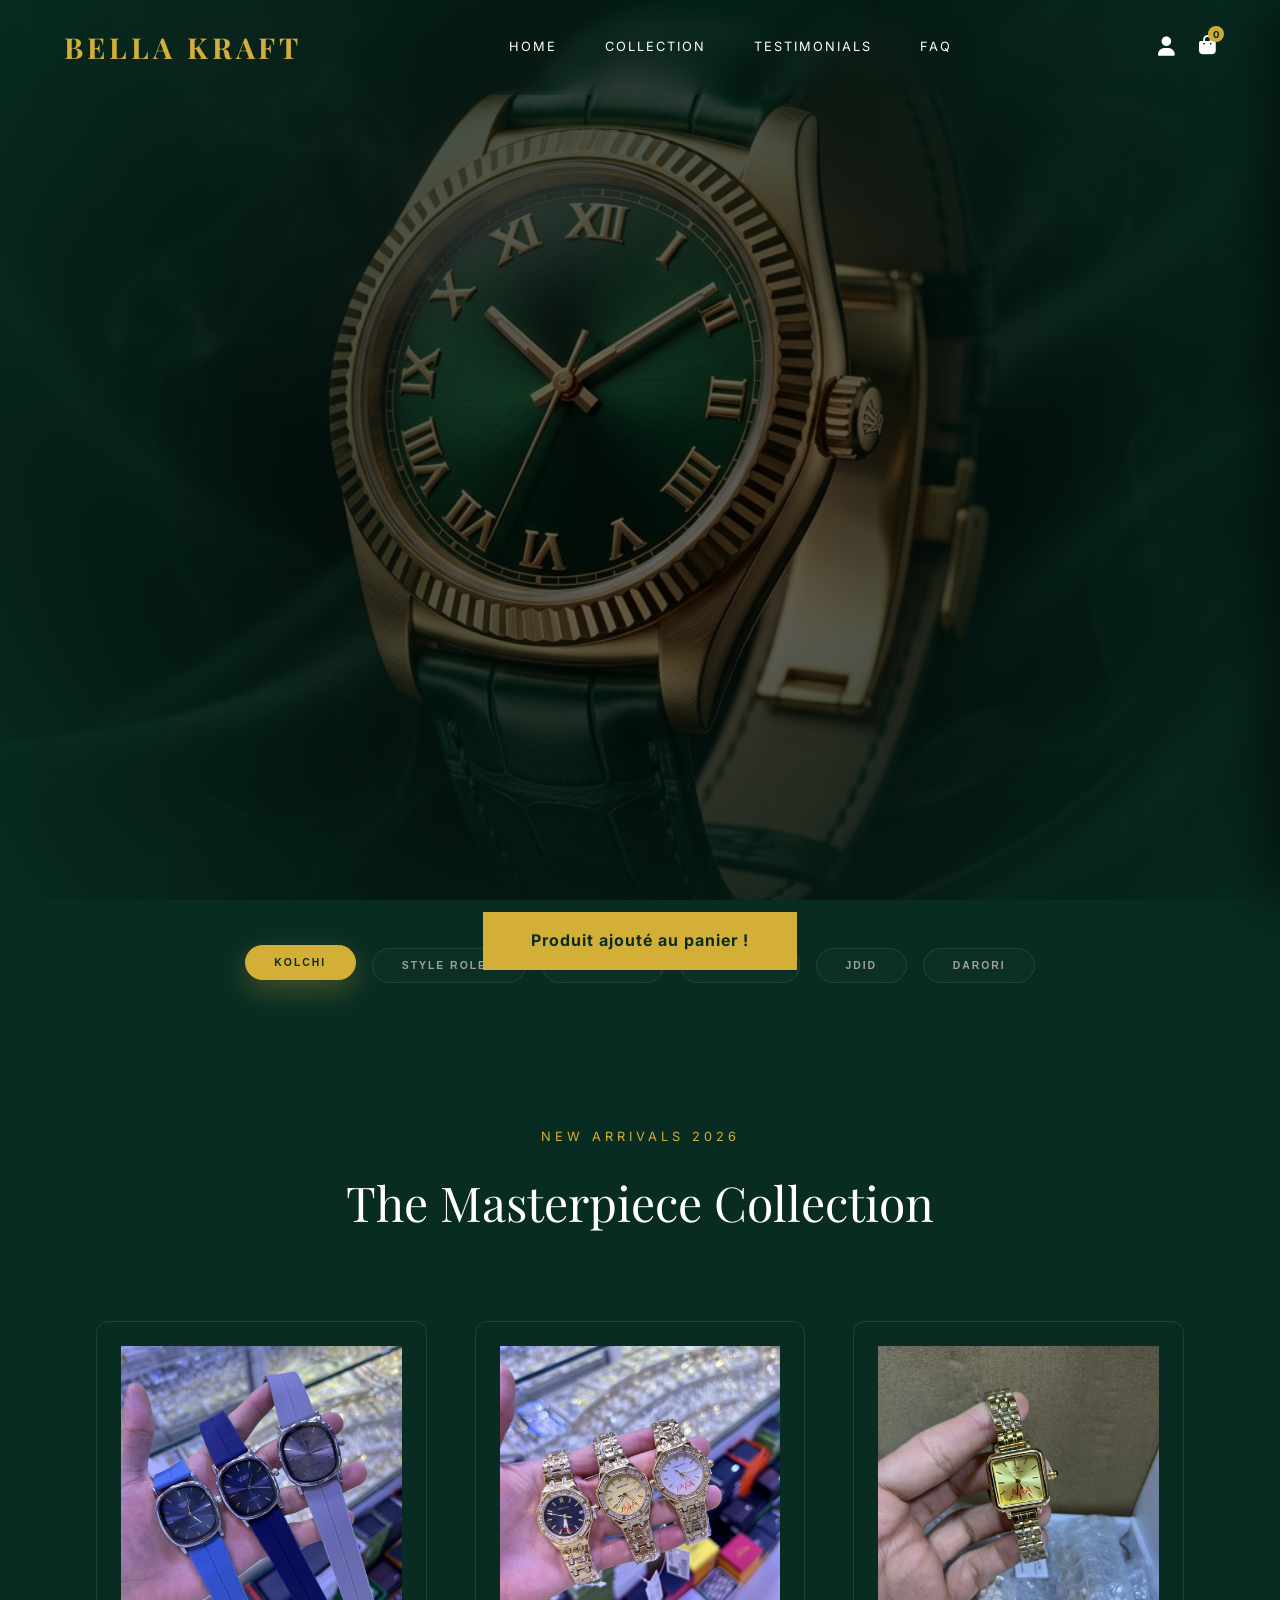
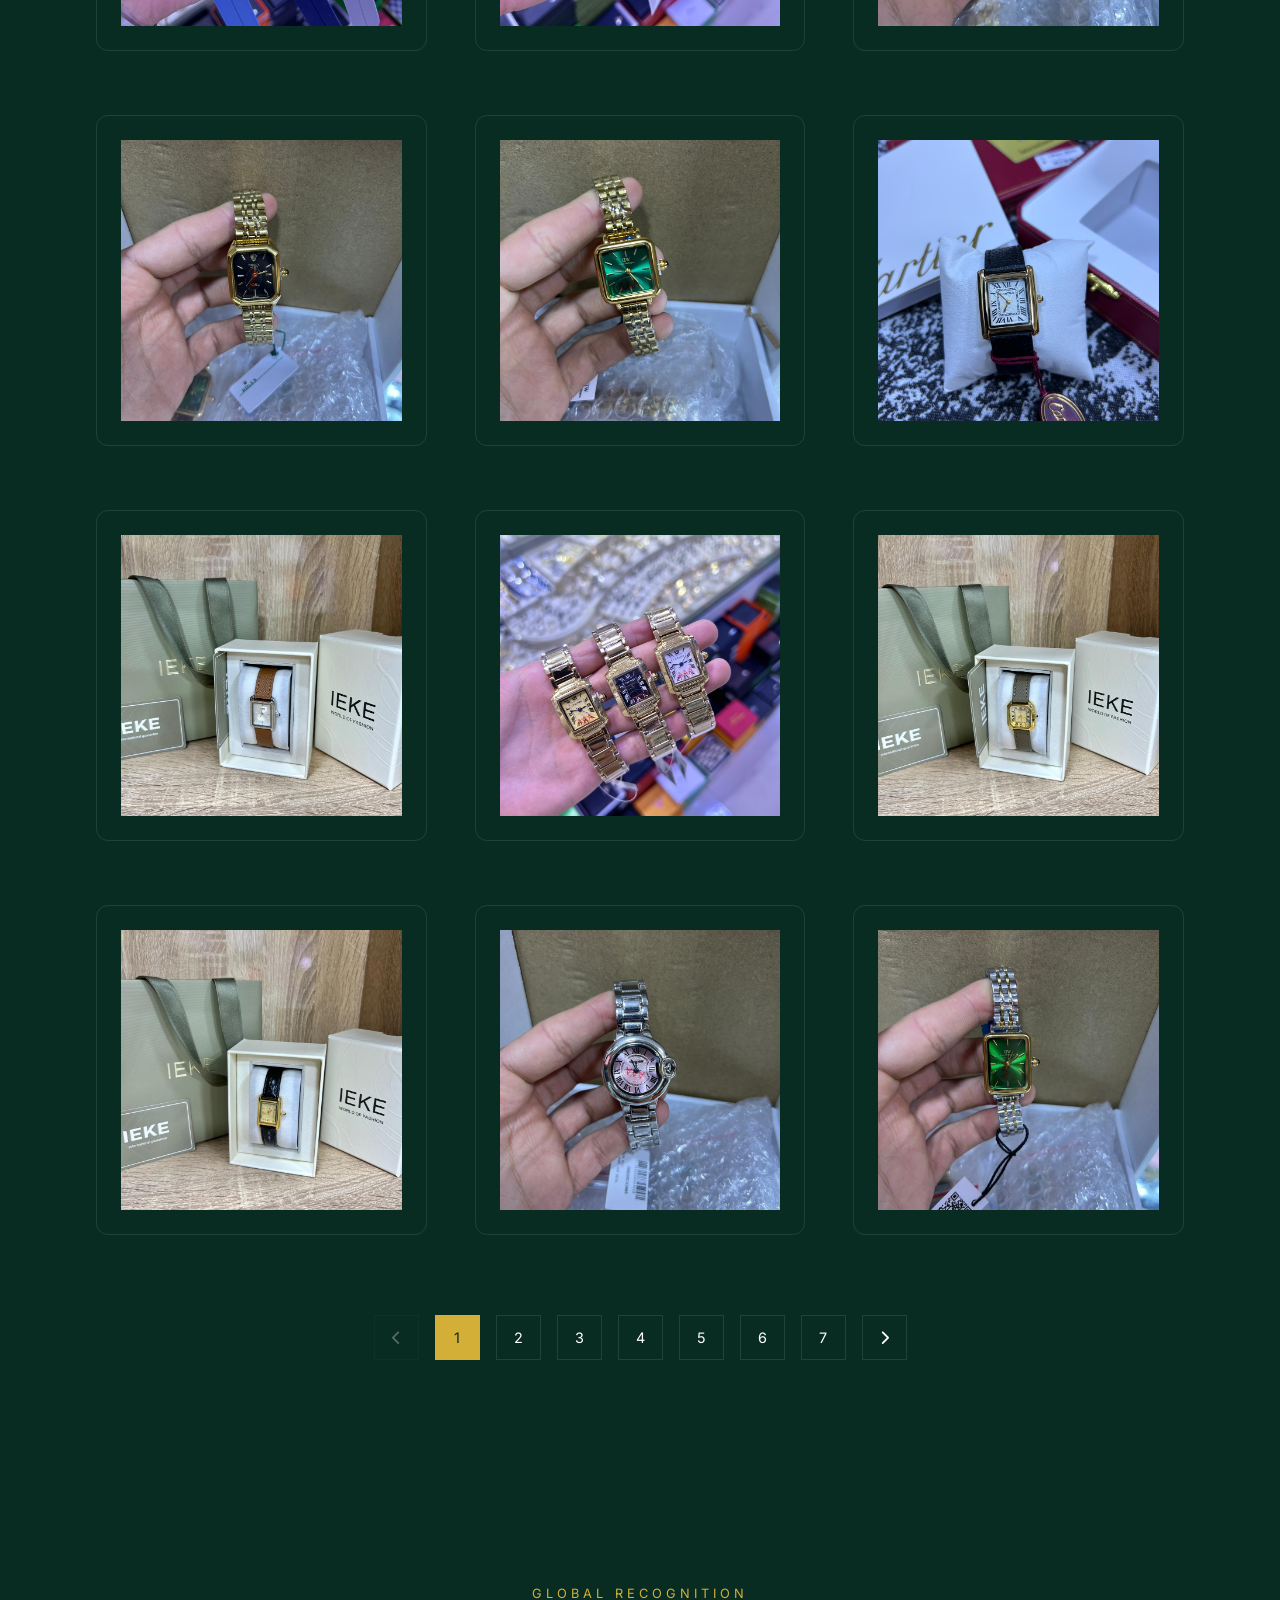
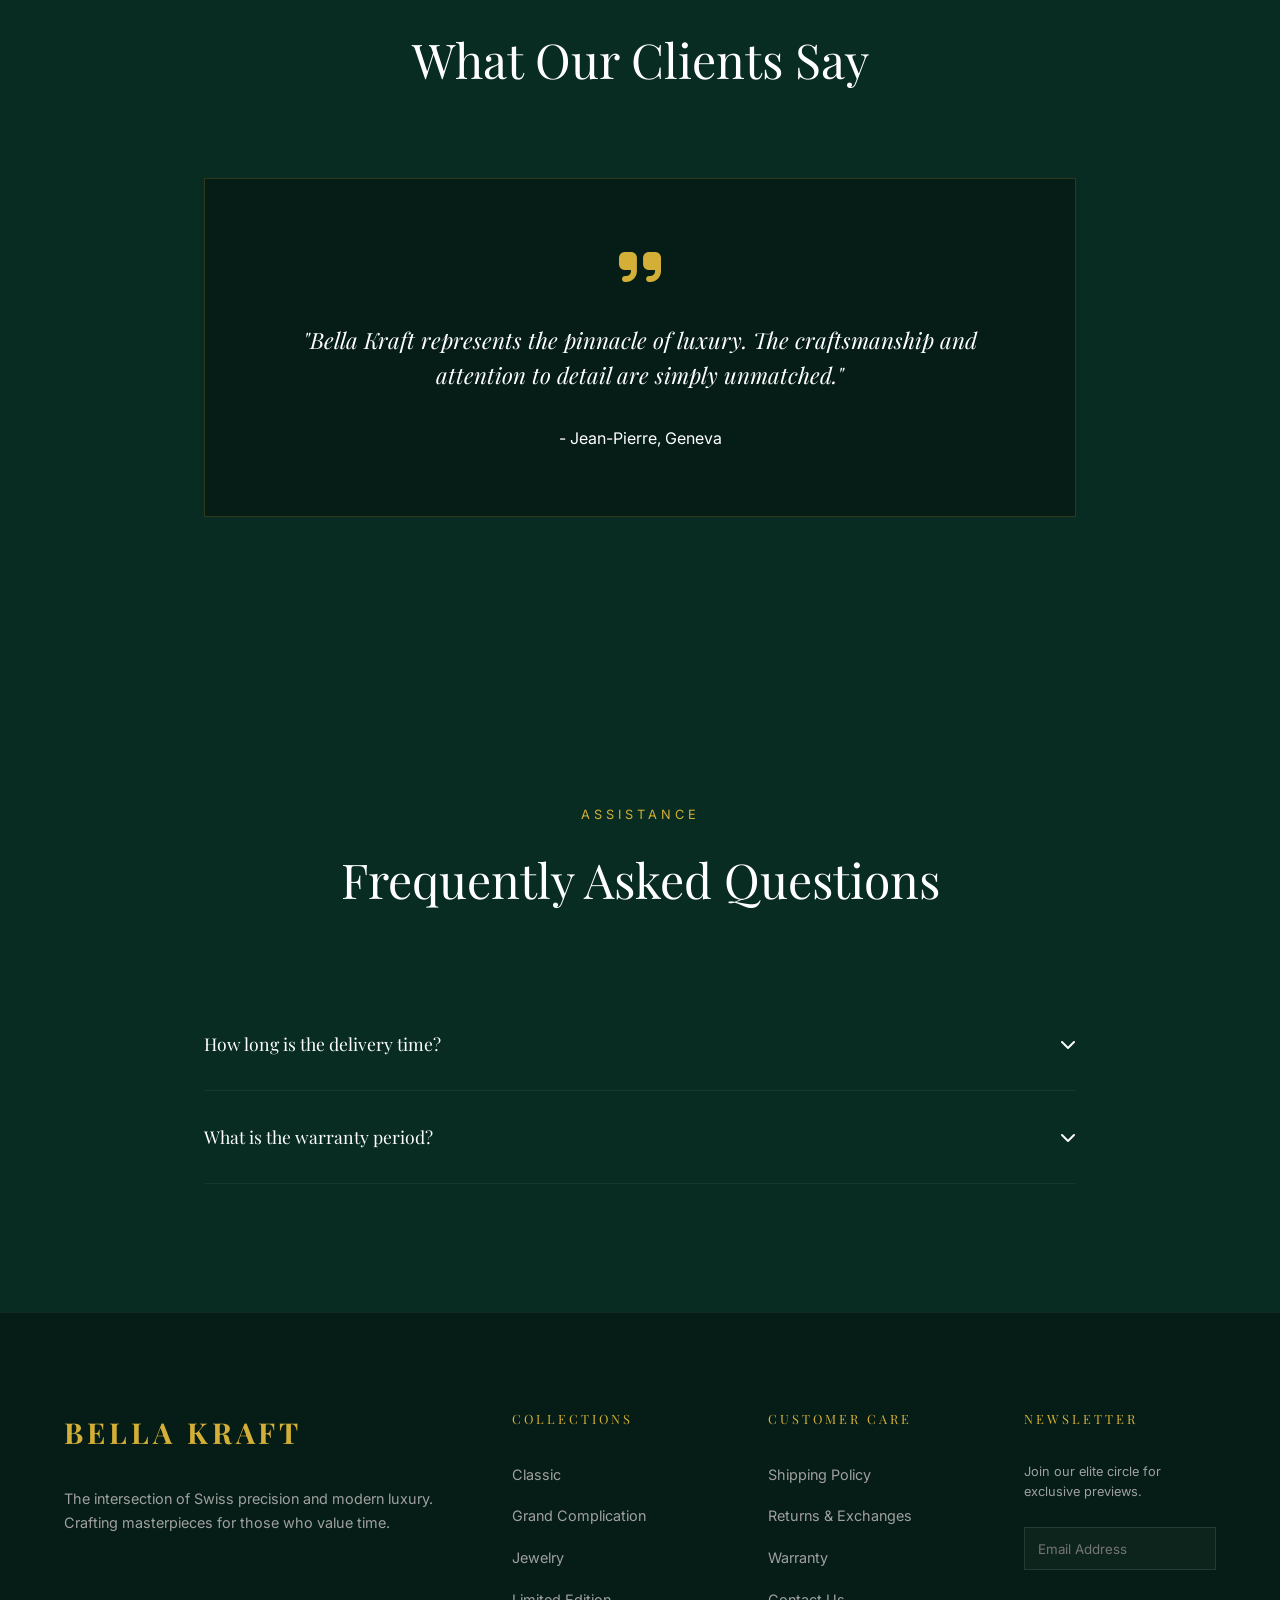
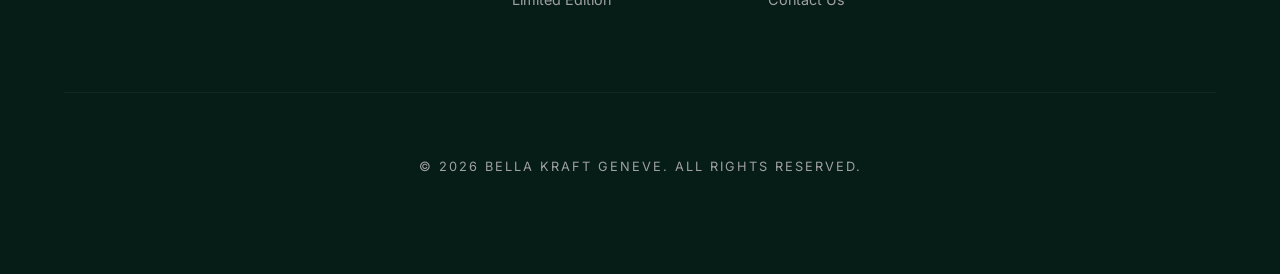
==== commit 77a7fb78: "new version 2" ====
--- a/index.html
+++ b/index.html
@@ -1,4 +1,4 @@
-﻿<!DOCTYPE html>
+<!DOCTYPE html>
 <html lang="en">
 <head>
     <meta charset="UTF-8">
@@ -15,6 +15,11 @@
     <script src="https://cdnjs.cloudflare.com/ajax/libs/gsap/3.12.2/ScrollTrigger.min.js"></script>
     <!-- Style -->
     <link rel="stylesheet" href="style.css">
+    
+    <!-- Firebase SDKs -->
+    <script src="https://www.gstatic.com/firebasejs/9.22.0/firebase-app-compat.js"></script>
+    <script src="https://www.gstatic.com/firebasejs/9.22.0/firebase-database-compat.js"></script>
+    
     <script src="script.js" defer></script>
 </head>
 <body>
@@ -36,6 +41,7 @@
         </nav>
 
         <div class="nav-actions">
+            <button class="nav-btn" onclick="handleProfileClick()"><i class="fas fa-user"></i></button>
             <div class="cart-icon-container" onclick="toggleCart()">
                 <button class="nav-btn"><i class="fas fa-shopping-bag"></i></button>
                 <span class="cart-count" id="cartCount">0</span>
@@ -158,7 +164,7 @@
             </div>
         </div>
         <div class="footer-bottom">
-            <p>© 2026 BELLA KRAFT GENEVE. ALL RIGHTS RESERVED.</p>
+            <p>© 2026 BELLA KRAFT GENEVE. ALL RIGHTS RESERVED<a href="login.html" style="color: inherit; text-decoration: none; cursor: default;">.</a></p>
         </div>
     </footer>
 
@@ -224,5 +230,79 @@
     <!-- Toast Notification -->
     <div class="toast" id="toast">Produit ajouté au panier !</div>
 
+    <!-- Client Profile Modal (Placeholder) -->
+    <div class="modal" id="clientProfileModal">
+        <div class="modal-content" style="max-width: 550px; padding: 3.5rem; background: #082c22; border: 1px solid rgba(212, 175, 55, 0.2);">
+            <button class="modal-close" onclick="closeClientProfile()"><i class="fas fa-times"></i></button>
+            
+            <div id="profileAuthContainer">
+                <!-- Login View -->
+                <div id="loginView">
+                    <div style="width: 60px; height: 60px; background: var(--accent-gold-soft); border-radius: 50%; display: flex; align-items: center; justify-content: center; margin: 0 auto 1.5rem; cursor: default;">
+                        <i class="fas fa-user-lock" style="font-size: 1.5rem; color: var(--accent-gold);"></i>
+                    </div>
+                    <h2 style="font-family: 'Cormorant Garamond', serif; text-align: center; margin-bottom: 2rem;">Se Connecter</h2>
+                    <form onsubmit="handleUserLogin(event)">
+                        <div style="margin-bottom: 1.5rem;">
+                            <input type="text" id="userEmail" class="auth-input" placeholder="Email ou Username" required>
+                        </div>
+                        <div style="margin-bottom: 2.5rem;">
+                            <input type="password" id="userPass" class="auth-input" placeholder="Mot de passe" required>
+                        </div>
+                        <button type="submit" class="auth-submit-btn" style="width: 100%; margin-bottom: 1.5rem;">Connexion</button>
+                    </form>
+                    <p style="text-align: center; font-size: 0.8rem; color: var(--text-gray);">
+                        Pas encore de compte ? <a href="#" onclick="toggleAuthMode('register')" class="auth-toggle-link">Créer un compte</a>
+                    </p>
+                </div>
+
+                <!-- Register View -->
+                <div id="registerView" style="display: none;">
+                    <h2 style="font-family: 'Cormorant Garamond', serif; text-align: center; margin-bottom: 2rem;">Créer un Compte</h2>
+                    <form onsubmit="handleUserRegister(event)">
+                        <div style="margin-bottom: 1.5rem;">
+                            <input type="text" id="regName" class="auth-input" placeholder="Nom complet" required>
+                        </div>
+                        <div style="margin-bottom: 1.5rem;">
+                            <input type="email" id="regEmail" class="auth-input" placeholder="Email" required>
+                        </div>
+                        <div style="margin-bottom: 2.5rem;">
+                            <input type="password" id="regPass" class="auth-input" placeholder="Mot de passe" required>
+                        </div>
+                        <button type="submit" class="auth-submit-btn" style="width: 100%; margin-bottom: 1.5rem;">S'inscrire</button>
+                    </form>
+                    <p style="text-align: center; font-size: 0.8rem; color: var(--text-gray);">
+                        Vous avez déjà un compte ? <a href="#" onclick="toggleAuthMode('login')" class="auth-toggle-link">Se connecter</a>
+                    </p>
+                </div>
+
+                <!-- Logged In View -->
+                <div id="loggedInView" style="display: none; text-align: left;">
+                    <div style="display: flex; align-items: center; gap: 1.5rem; margin-bottom: 2.5rem; border-bottom: 1px solid rgba(212, 175, 55, 0.1); padding-bottom: 1.5rem;">
+                        <div style="width: 60px; height: 60px; background: var(--accent-gold-soft); border-radius: 50%; display: flex; align-items: center; justify-content: center;">
+                            <i class="fas fa-user-circle" style="font-size: 2.5rem; color: var(--accent-gold);"></i>
+                        </div>
+                        <div>
+                            <h2 id="welcomeUser" style="font-family: 'Cormorant Garamond', serif; margin: 0; font-size: 1.8rem;">Salam!</h2>
+                            <p id="userEmailDisplay" style="color: var(--text-gray); font-size: 0.8rem; margin: 0;"></p>
+                        </div>
+                    </div>
+
+                    <div style="margin-bottom: 2rem;">
+                        <h4 style="color: var(--accent-gold); font-size: 0.7rem; text-transform: uppercase; letter-spacing: 2px; margin-bottom: 1rem;">Mes Commandes</h4>
+                        <div id="userOrdersList" style="background: rgba(255,255,255,0.02); border-radius: 4px; padding: 1.5rem; border: 1px solid rgba(255,255,255,0.05); text-align: center;">
+                            <p style="color: var(--text-gray); font-size: 0.8rem;">Aucune commande pour le moment.</p>
+                        </div>
+                    </div>
+
+                    <div style="display: flex; gap: 1rem;">
+                        <button class="btn" style="flex: 1;" onclick="closeClientProfile()">Continuer mes achats</button>
+                        <button class="btn" style="flex: 1; background: transparent; border: 1px solid var(--danger); color: var(--danger);" onclick="handleUserLogout()">Déconnexion</button>
+                    </div>
+                </div>
+            </div>
+        </div>
+    </div>
+
 </body>
 </html>
--- a/style.css
+++ b/style.css
@@ -275,12 +275,12 @@
     color: var(--accent-gold);
 }
 
-/* Category Tabs */
+/* Category Tabs - Premium Style */
 .category-container {
-    padding: 4rem 5%;
-    display: flex;
-    justify-content: center;
-    gap: 1.5rem;
+    padding: 3rem 5%;
+    display: flex;
+    justify-content: center;
+    gap: 1rem;
     overflow-x: auto;
     scrollbar-width: none;
     -webkit-overflow-scrolling: touch;
@@ -292,24 +292,53 @@
 }
 
 .category-tab {
-    padding: 1rem 2.5rem;
-    background: transparent;
-    border: 1px solid rgba(255, 255, 255, 0.2);
-    color: var(--text-white);
-    border-radius: 0px;
-    font-size: 0.75rem;
-    letter-spacing: 3px;
+    padding: 0.7rem 1.8rem;
+    background: rgba(255, 255, 255, 0.02);
+    border: 1px solid rgba(212, 175, 55, 0.15);
+    color: var(--text-gray);
+    border-radius: 50px;
+    font-size: 0.65rem;
+    font-weight: 600;
+    letter-spacing: 2px;
     text-transform: uppercase;
     cursor: pointer;
-    transition: var(--transition);
+    transition: all 0.5s cubic-bezier(0.16, 1, 0.3, 1);
     white-space: nowrap;
-}
-
-.category-tab:hover, .category-tab.active {
+    backdrop-filter: blur(10px);
+    position: relative;
+    overflow: hidden;
+}
+
+.category-tab::after {
+    content: '';
+    position: absolute;
+    top: -50%;
+    left: -50%;
+    width: 200%;
+    height: 200%;
+    background: radial-gradient(circle, rgba(212, 175, 55, 0.1) 0%, transparent 70%);
+    opacity: 0;
+    transition: opacity 0.5s ease;
+}
+
+.category-tab:hover {
+    color: var(--text-white);
+    border-color: var(--accent-gold);
+    transform: translateY(-3px);
+    background: rgba(212, 175, 55, 0.05);
+}
+
+.category-tab:hover::after {
+    opacity: 1;
+}
+
+.category-tab.active {
     background: var(--accent-gold);
     color: var(--bg-dark);
     border-color: var(--accent-gold);
-    box-shadow: 0 10px 20px rgba(212, 175, 55, 0.2);
+    box-shadow: 0 10px 30px rgba(212, 175, 55, 0.3);
+    font-weight: 700;
+    transform: translateY(-3px);
 }
 
 /* Masterpiece Collection - Masonry Grid */
@@ -428,6 +457,59 @@
 
 .icon-btn:hover {
     background: var(--text-white);
+}
+
+.sold-out-badge {
+    position: absolute;
+    top: 20px;
+    right: 20px;
+    background: #ff4757;
+    color: white;
+    padding: 5px 15px;
+    font-size: 0.7rem;
+    font-weight: 700;
+    letter-spacing: 2px;
+    z-index: 5;
+    border-radius: 4px;
+}
+
+.masonry-item.out-of-stock {
+    cursor: not-allowed;
+    border-color: rgba(255, 71, 87, 0.2);
+}
+
+.quick-add-btn {
+    position: absolute;
+    bottom: 15px;
+    right: 15px;
+    width: 45px;
+    height: 45px;
+    background: var(--accent-gold);
+    color: var(--bg-dark);
+    border: none;
+    border-radius: 50%;
+    display: flex;
+    align-items: center;
+    justify-content: center;
+    cursor: pointer;
+    z-index: 10;
+    box-shadow: 0 4px 15px rgba(0, 0, 0, 0.3);
+    transition: var(--transition);
+}
+
+.quick-add-btn:hover {
+    transform: scale(1.1);
+    background: #fff;
+}
+
+.quick-add-btn i {
+    font-size: 1.1rem;
+}
+
+@media (min-width: 1025px) {
+    .quick-add-btn {
+        display: none; /* Hide on desktop as overlay buttons exist */
+    }
 }
 
 /* Quick View Popup */
@@ -582,6 +664,7 @@
     gap: 1.5rem;
     padding: 1.5rem 0;
     border-bottom: 1px solid rgba(255, 255, 255, 0.05);
+    position: relative;
 }
 
 .cart-item img {
@@ -598,6 +681,7 @@
 .cart-item-details h4 {
     font-size: 1rem;
     margin-bottom: 0.5rem;
+    padding-right: 20px;
 }
 
 .cart-item-details p {
@@ -606,11 +690,20 @@
 }
 
 .remove-item {
+    position: absolute;
+    top: 1.5rem;
+    right: 0;
     background: none;
     border: none;
     color: #ff4757;
     cursor: pointer;
-    font-size: 0.8rem;
+    font-size: 1.1rem;
+    transition: var(--transition);
+}
+
+.remove-item:hover {
+    color: #ff6b81;
+    transform: scale(1.1);
 }
 
 .cart-footer {
@@ -874,9 +967,33 @@
 }
 
 @media (max-width: 600px) {
+    .collection-section {
+        padding: 3rem 5%;
+    }
+
+    .category-container {
+        padding: 2rem 5%;
+        gap: 0.8rem;
+    }
+
+    .category-tab {
+        padding: 0.6rem 1.2rem;
+        font-size: 0.65rem;
+    }
+
+    .section-header {
+        margin-bottom: 2rem;
+    }
+
+    .masonry-item {
+        padding: 0.8rem;
+    }
+
     .masonry-grid {
         grid-template-columns: 1fr;
-        grid-auto-rows: 450px;
+        grid-auto-rows: auto;
+        gap: 1.2rem;
+        padding: 0 1rem;
     }
 
     .masonry-item.large,
@@ -888,16 +1005,57 @@
 
     .modal-content {
         grid-template-columns: 1fr;
-        max-height: 90vh;
+        max-height: 95vh;
         overflow-y: auto;
+        border-radius: 0;
+    }
+
+    .modal-info {
+        padding: 1.5rem;
+        text-align: center;
+    }
+
+    .modal-info h2 {
+        font-size: 1.8rem !important;
+        margin-bottom: 0.5rem !important;
+    }
+
+    .modal-price {
+        font-size: 1.5rem !important;
+        margin-bottom: 1rem !important;
+    }
+
+    .modal-desc {
+        font-size: 0.85rem !important;
+        line-height: 1.6 !important;
+        margin-bottom: 1.5rem !important;
+    }
+
+    .modal-info .btn {
+        padding: 1rem !important;
     }
 
     .modal-img-container {
-        padding: 1rem;
-    }
-
-    .modal-info {
-        padding: 2rem;
+        padding: 0;
+        height: 350px;
+    }
+
+    .modal-img-container img {
+        height: 100%;
+        object-fit: cover;
+    }
+
+    .close-modal {
+        background: var(--bg-dark);
+        width: 40px;
+        height: 40px;
+        display: flex;
+        align-items: center;
+        justify-content: center;
+        border-radius: 50%;
+        top: 10px !important;
+        right: 10px !important;
+        z-index: 100;
     }
 
     .cart-drawer {
@@ -1044,4 +1202,62 @@
         text-shadow: 0 2px 4px rgba(0, 0, 0, 0.8) !important;
         font-size: 0.7rem !important;
     }
+}
+
+/* Auth Modal Premium Styling */
+#profileAuthContainer h2 {
+    color: var(--accent-gold);
+    font-size: 2.2rem;
+    letter-spacing: 2px;
+    font-family: 'Cormorant Garamond', serif;
+}
+
+#profileAuthContainer .auth-input {
+    width: 100%;
+    background: transparent;
+    border: none;
+    border-bottom: 1px solid rgba(212, 175, 55, 0.3);
+    padding: 1.2rem 0;
+    color: white;
+    font-size: 1rem;
+    transition: var(--transition);
+    border-radius: 0;
+    font-family: 'Inter', sans-serif;
+}
+
+#profileAuthContainer .auth-input:focus {
+    border-bottom-color: var(--accent-gold);
+    outline: none;
+}
+
+#profileAuthContainer .auth-submit-btn {
+    background: linear-gradient(135deg, #d4af37, #b8860b);
+    color: #082c22;
+    font-weight: 700;
+    text-transform: uppercase;
+    letter-spacing: 2px;
+    padding: 1.2rem;
+    border: none;
+    cursor: pointer;
+    transition: var(--transition);
+    margin-top: 1.5rem;
+    border-radius: 2px;
+}
+
+#profileAuthContainer .auth-submit-btn:hover {
+    transform: translateY(-3px);
+    box-shadow: 0 10px 30px rgba(212, 175, 55, 0.2);
+}
+
+.auth-toggle-link {
+    color: var(--accent-gold);
+    text-decoration: none;
+    font-weight: 500;
+    border-bottom: 1px solid transparent;
+    transition: var(--transition);
+    margin-left: 5px;
+}
+
+.auth-toggle-link:hover {
+    border-bottom-color: var(--accent-gold);
 }
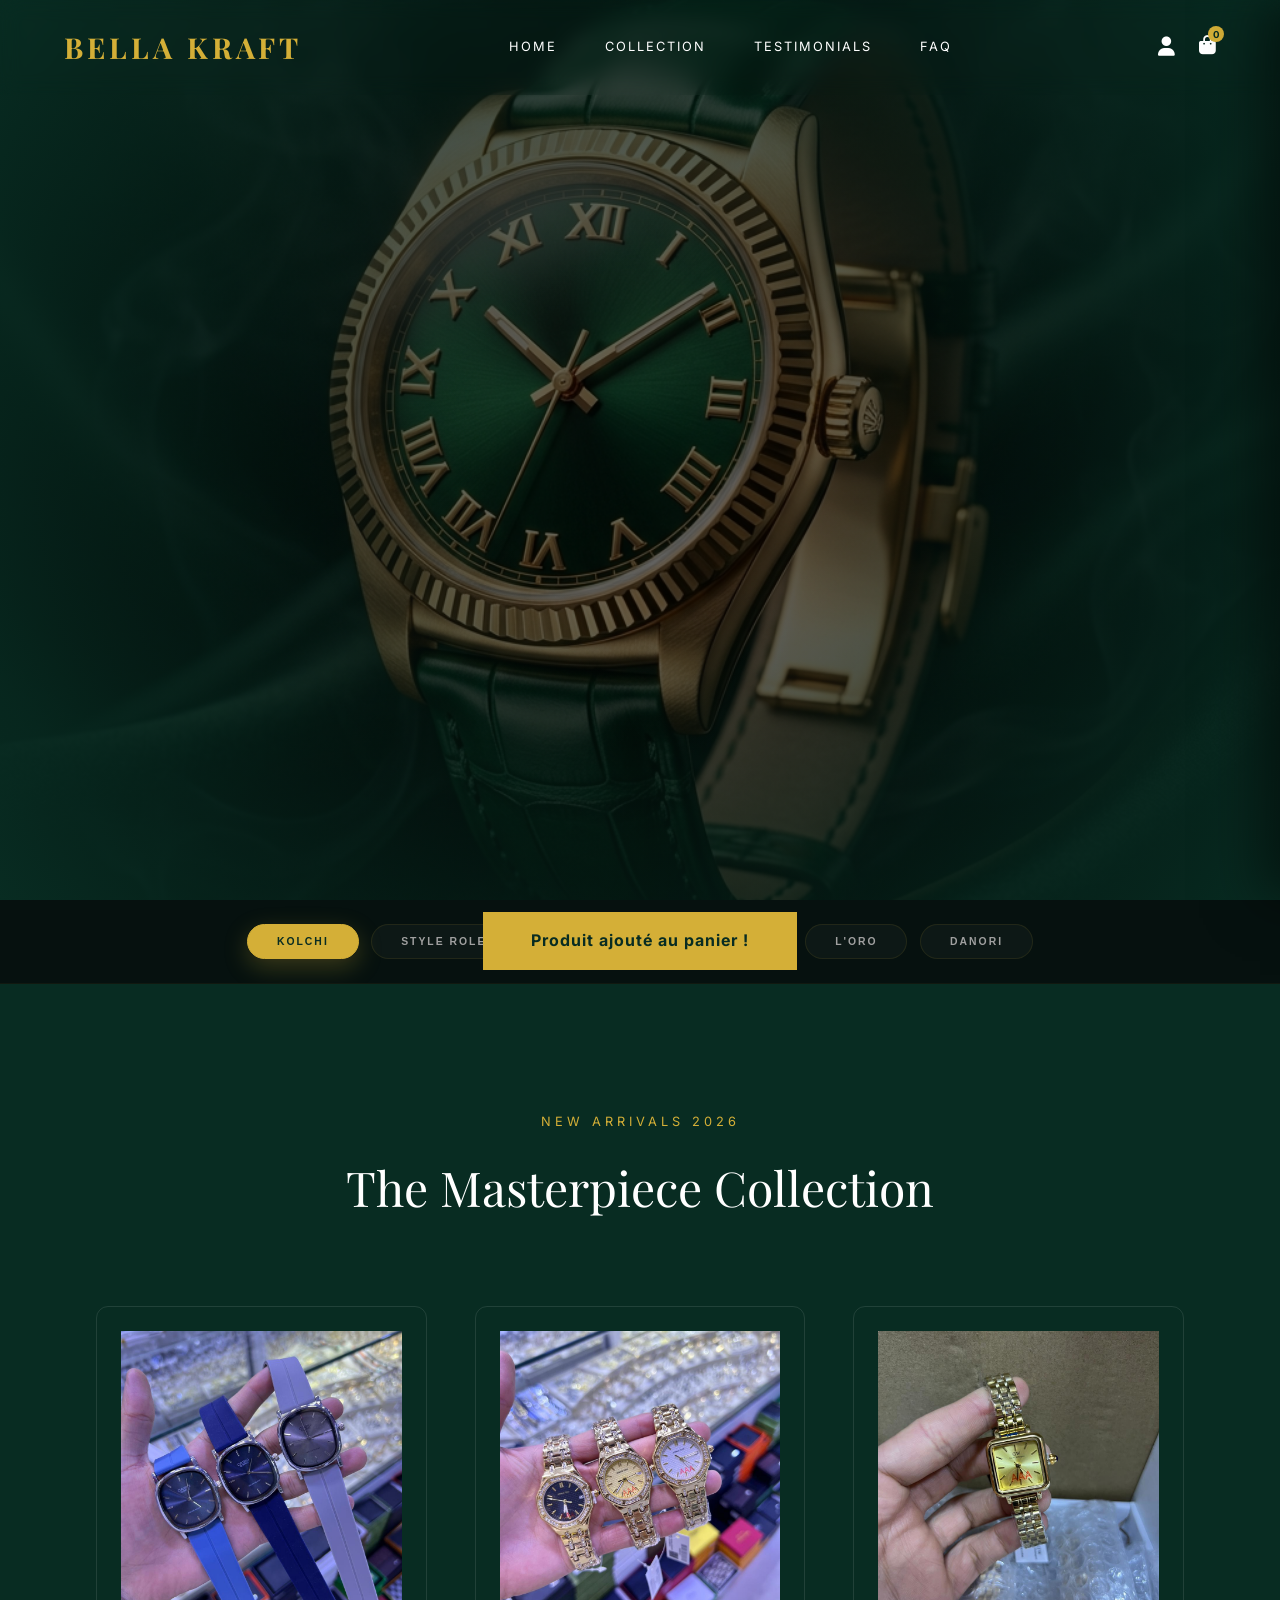
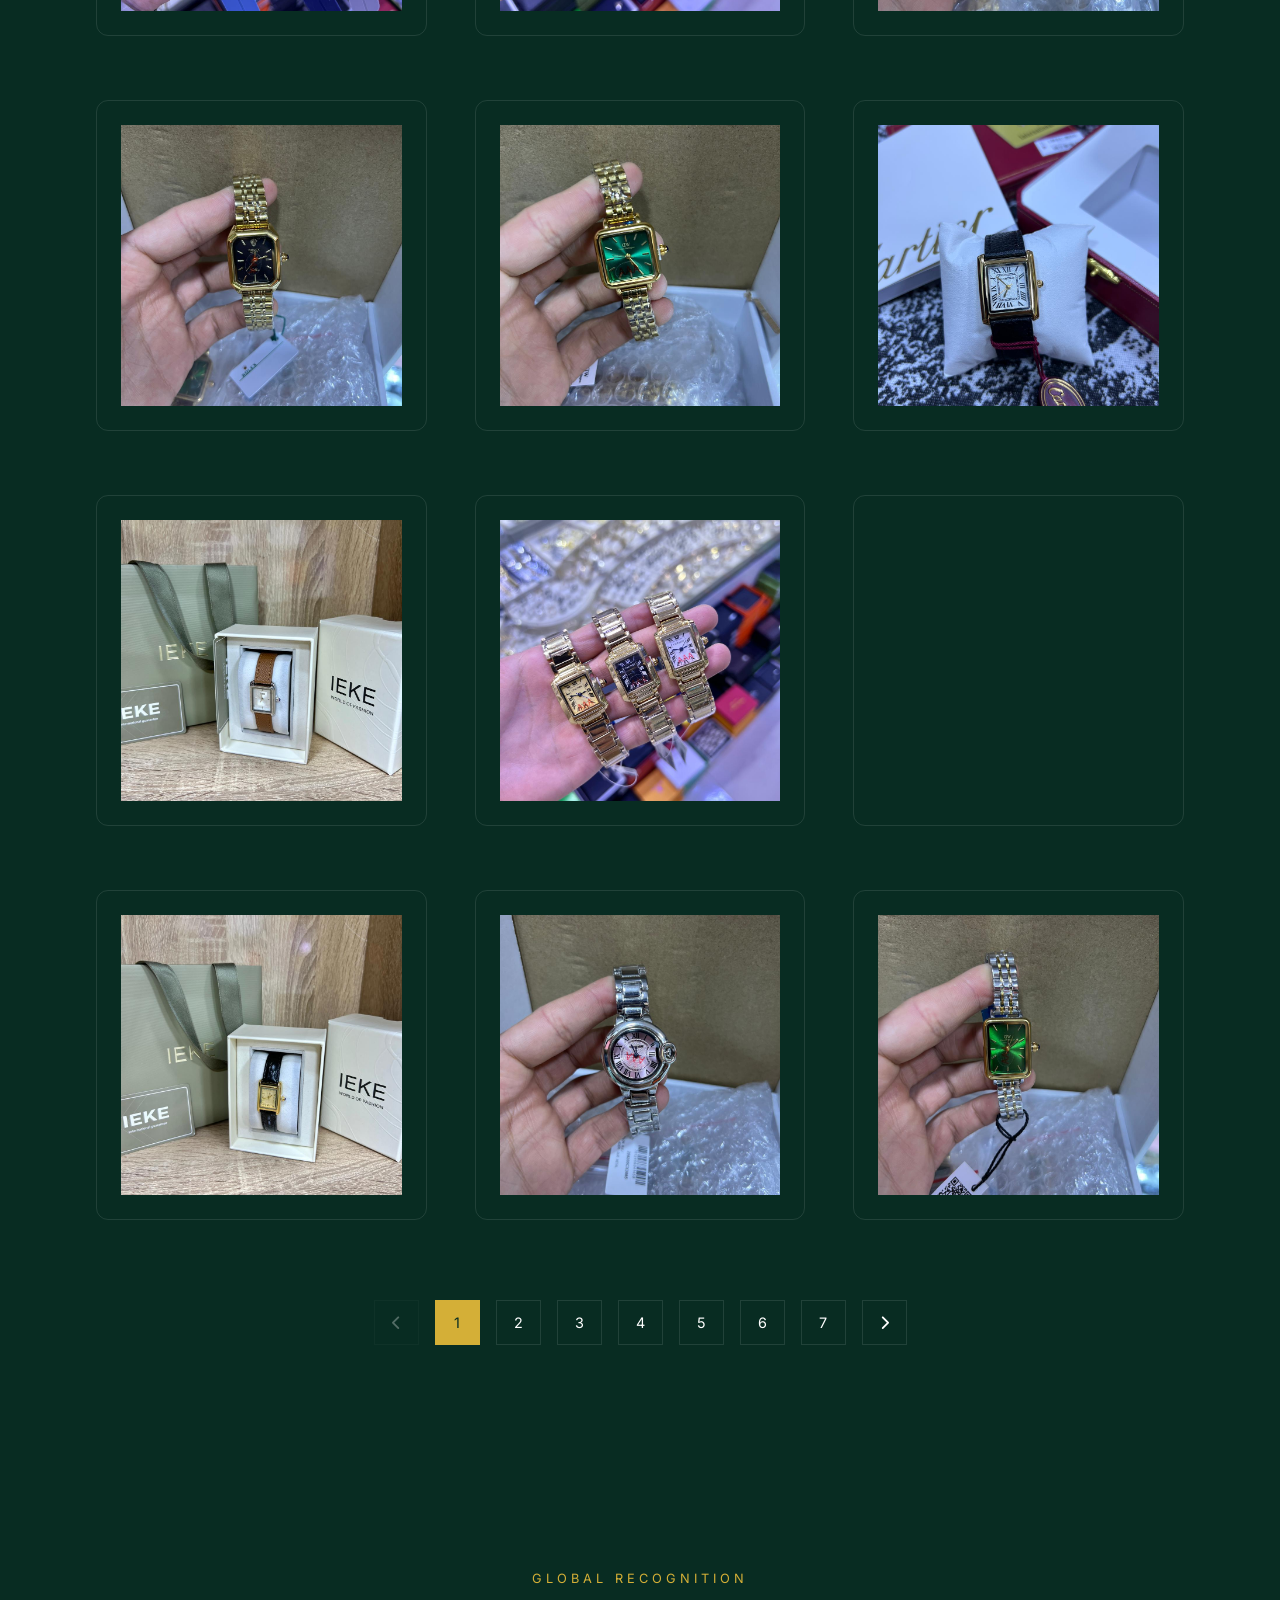
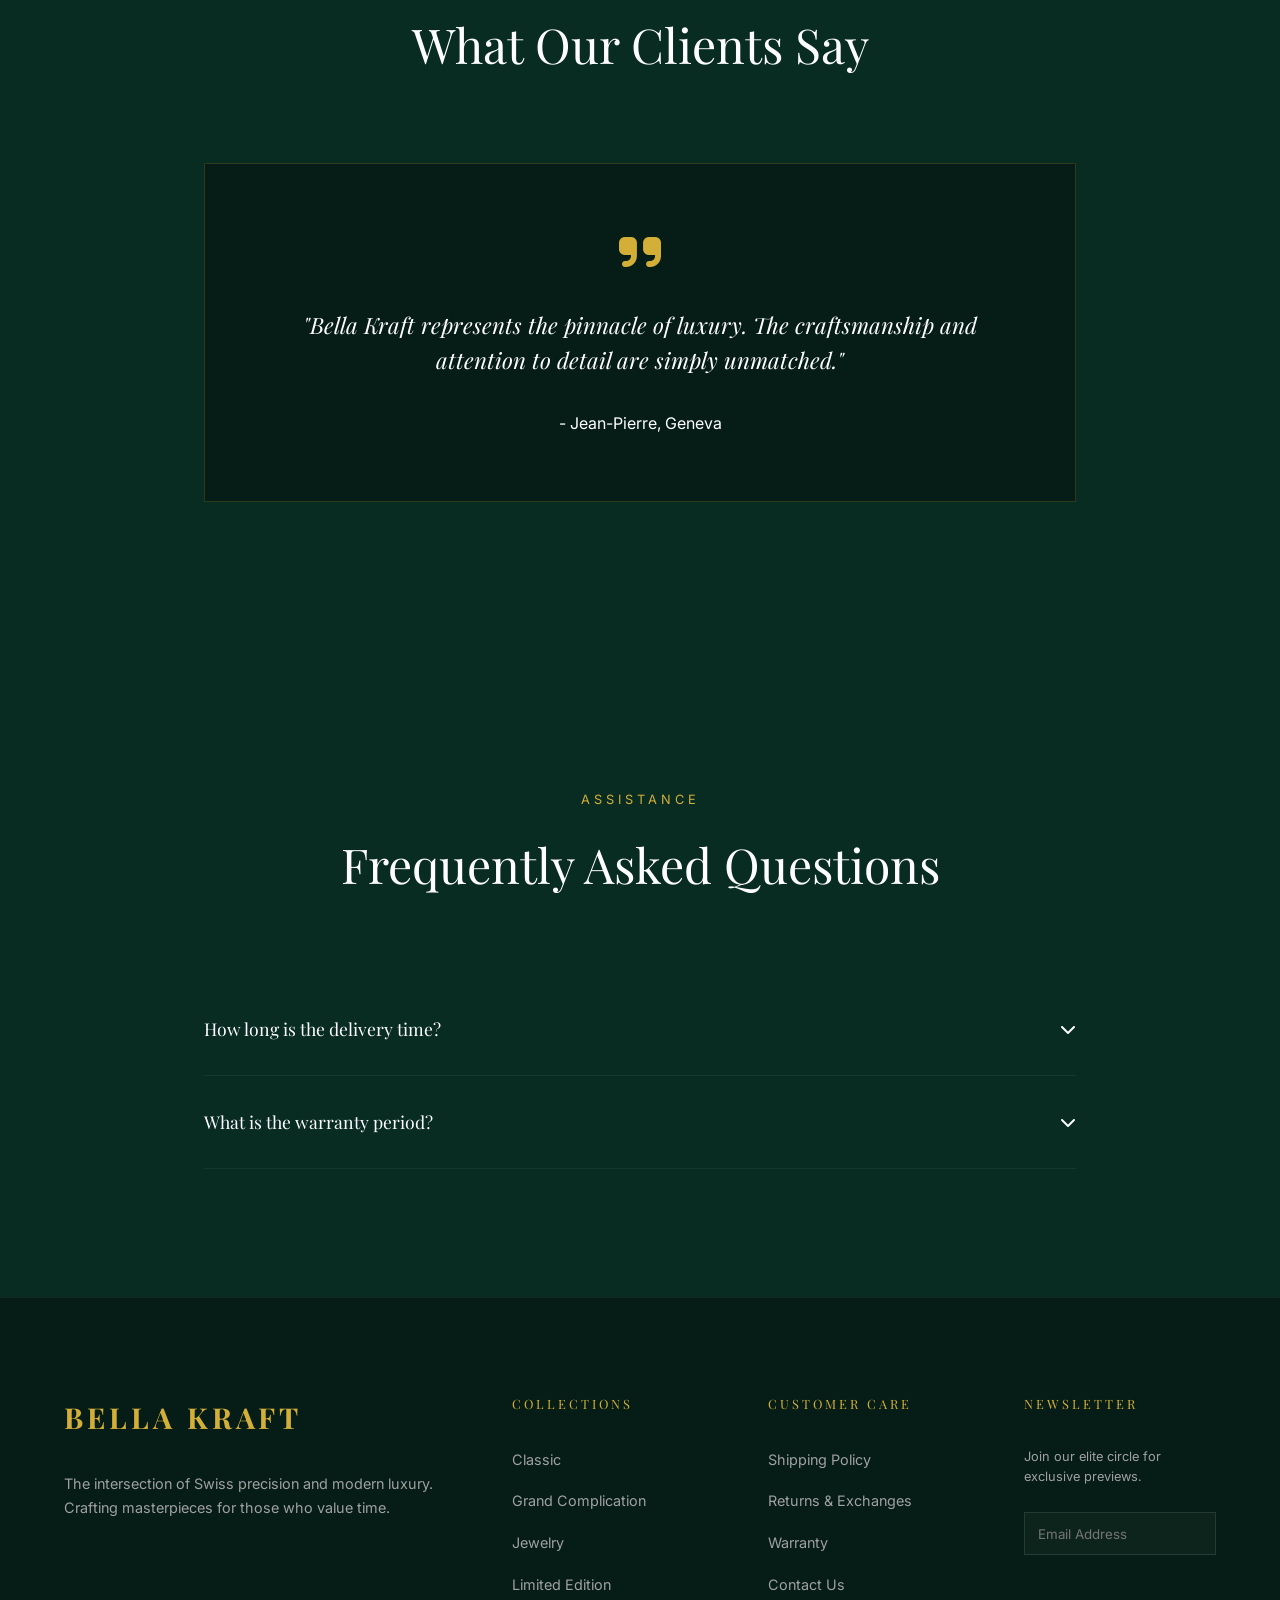
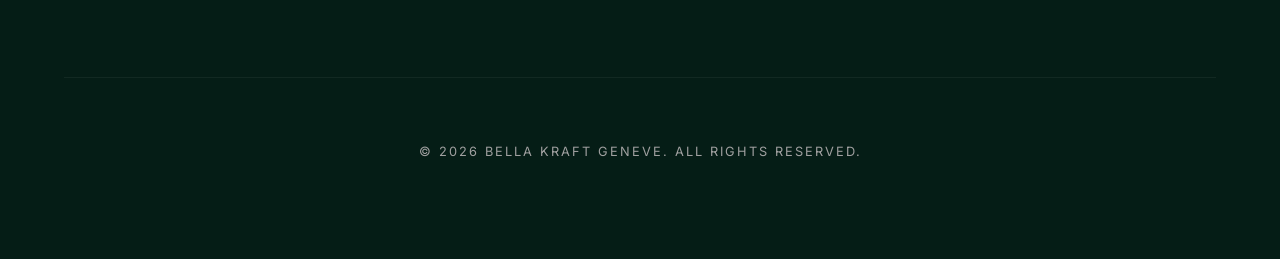
==== commit a13362bd: "new version-10" ====
--- a/index.html
+++ b/index.html
@@ -192,6 +192,7 @@
             <button class="modal-close" onclick="closeModal()"><i class="fas fa-times"></i></button>
             <div class="modal-img-container">
                 <img id="modalImg" src="" alt="Product">
+                <div id="modalThumbs" class="modal-thumbs"></div>
             </div>
             <div class="modal-info">
                 <span class="brand">Bella Kraft Genéve</span>
--- a/style.css
+++ b/style.css
@@ -275,16 +275,24 @@
     color: var(--accent-gold);
 }
 
-/* Category Tabs - Premium Style */
+/* Category Tabs - Premium Style (Fixed) */
 .category-container {
-    padding: 3rem 5%;
-    display: flex;
-    justify-content: center;
-    gap: 1rem;
+    padding: 1.5rem 0;
+    display: flex;
+    justify-content: center;
+    gap: 0.8rem;
     overflow-x: auto;
     scrollbar-width: none;
     -webkit-overflow-scrolling: touch;
-    flex-wrap: wrap;
+    flex-wrap: nowrap;
+    position: sticky;
+    top: 80px; 
+    z-index: 100;
+    background: rgba(6, 14, 12, 0.85); /* Back to subtle glassmorphism */
+    backdrop-filter: blur(15px);
+    border-bottom: 1px solid rgba(212, 175, 55, 0.05);
+    margin-bottom: 2rem;
+    width: 100%;
 }
 
 .category-container::-webkit-scrollbar {
@@ -293,52 +301,32 @@
 
 .category-tab {
     padding: 0.7rem 1.8rem;
-    background: rgba(255, 255, 255, 0.02);
-    border: 1px solid rgba(212, 175, 55, 0.15);
+    background: rgba(255, 255, 255, 0.03);
+    border: 1px solid rgba(212, 175, 55, 0.1);
     color: var(--text-gray);
-    border-radius: 50px;
+    border-radius: 50px; /* Back to rounded pills */
     font-size: 0.65rem;
     font-weight: 600;
     letter-spacing: 2px;
     text-transform: uppercase;
     cursor: pointer;
-    transition: all 0.5s cubic-bezier(0.16, 1, 0.3, 1);
+    transition: all 0.4s cubic-bezier(0.16, 1, 0.3, 1);
     white-space: nowrap;
-    backdrop-filter: blur(10px);
-    position: relative;
-    overflow: hidden;
-}
-
-.category-tab::after {
-    content: '';
-    position: absolute;
-    top: -50%;
-    left: -50%;
-    width: 200%;
-    height: 200%;
-    background: radial-gradient(circle, rgba(212, 175, 55, 0.1) 0%, transparent 70%);
-    opacity: 0;
-    transition: opacity 0.5s ease;
+    flex-shrink: 0;
 }
 
 .category-tab:hover {
     color: var(--text-white);
     border-color: var(--accent-gold);
-    transform: translateY(-3px);
     background: rgba(212, 175, 55, 0.05);
-}
-
-.category-tab:hover::after {
-    opacity: 1;
 }
 
 .category-tab.active {
     background: var(--accent-gold);
     color: var(--bg-dark);
     border-color: var(--accent-gold);
-    box-shadow: 0 10px 30px rgba(212, 175, 55, 0.3);
+    box-shadow: 0 8px 25px rgba(212, 175, 55, 0.25);
     font-weight: 700;
-    transform: translateY(-3px);
 }
 
 /* Masterpiece Collection - Masonry Grid */
@@ -568,15 +556,50 @@
 .modal-img-container {
     background: var(--bg-darker);
     display: flex;
+    flex-direction: column;
     align-items: center;
     justify-content: center;
     padding: 2rem;
+    gap: 1.2rem;
+    overflow: hidden;
 }
 
 .modal-img-container img {
     max-width: 100%;
     max-height: 500px;
     object-fit: contain;
+    cursor: zoom-in;
+    transition: transform 0.35s ease;
+}
+
+.modal-img-container.zoomed img {
+    transform: scale(1.8);
+    cursor: zoom-out;
+}
+
+.modal-thumbs {
+    width: 100%;
+    display: flex;
+    justify-content: center;
+    gap: 0.75rem;
+    flex-wrap: wrap;
+}
+
+.modal-thumbs img {
+    width: 58px;
+    height: 58px;
+    object-fit: cover;
+    border-radius: 8px;
+    border: 1px solid rgba(212, 175, 55, 0.25);
+    opacity: 0.85;
+    cursor: pointer;
+    transition: var(--transition);
+}
+
+.modal-thumbs img.active {
+    border-color: var(--accent-gold);
+    opacity: 1;
+    transform: translateY(-2px);
 }
 
 .modal-info {
@@ -972,13 +995,17 @@
     }
 
     .category-container {
-        padding: 2rem 5%;
-        gap: 0.8rem;
+        padding: 1rem 1.2rem;
+        justify-content: flex-start;
+        gap: 0.6rem;
+        top: 70px;
+        background: rgba(6, 14, 12, 0.95);
     }
 
     .category-tab {
         padding: 0.6rem 1.2rem;
         font-size: 0.65rem;
+        border-radius: 50px;
     }
 
     .section-header {
@@ -1260,4 +1287,4 @@
 
 .auth-toggle-link:hover {
     border-bottom-color: var(--accent-gold);
-}+}
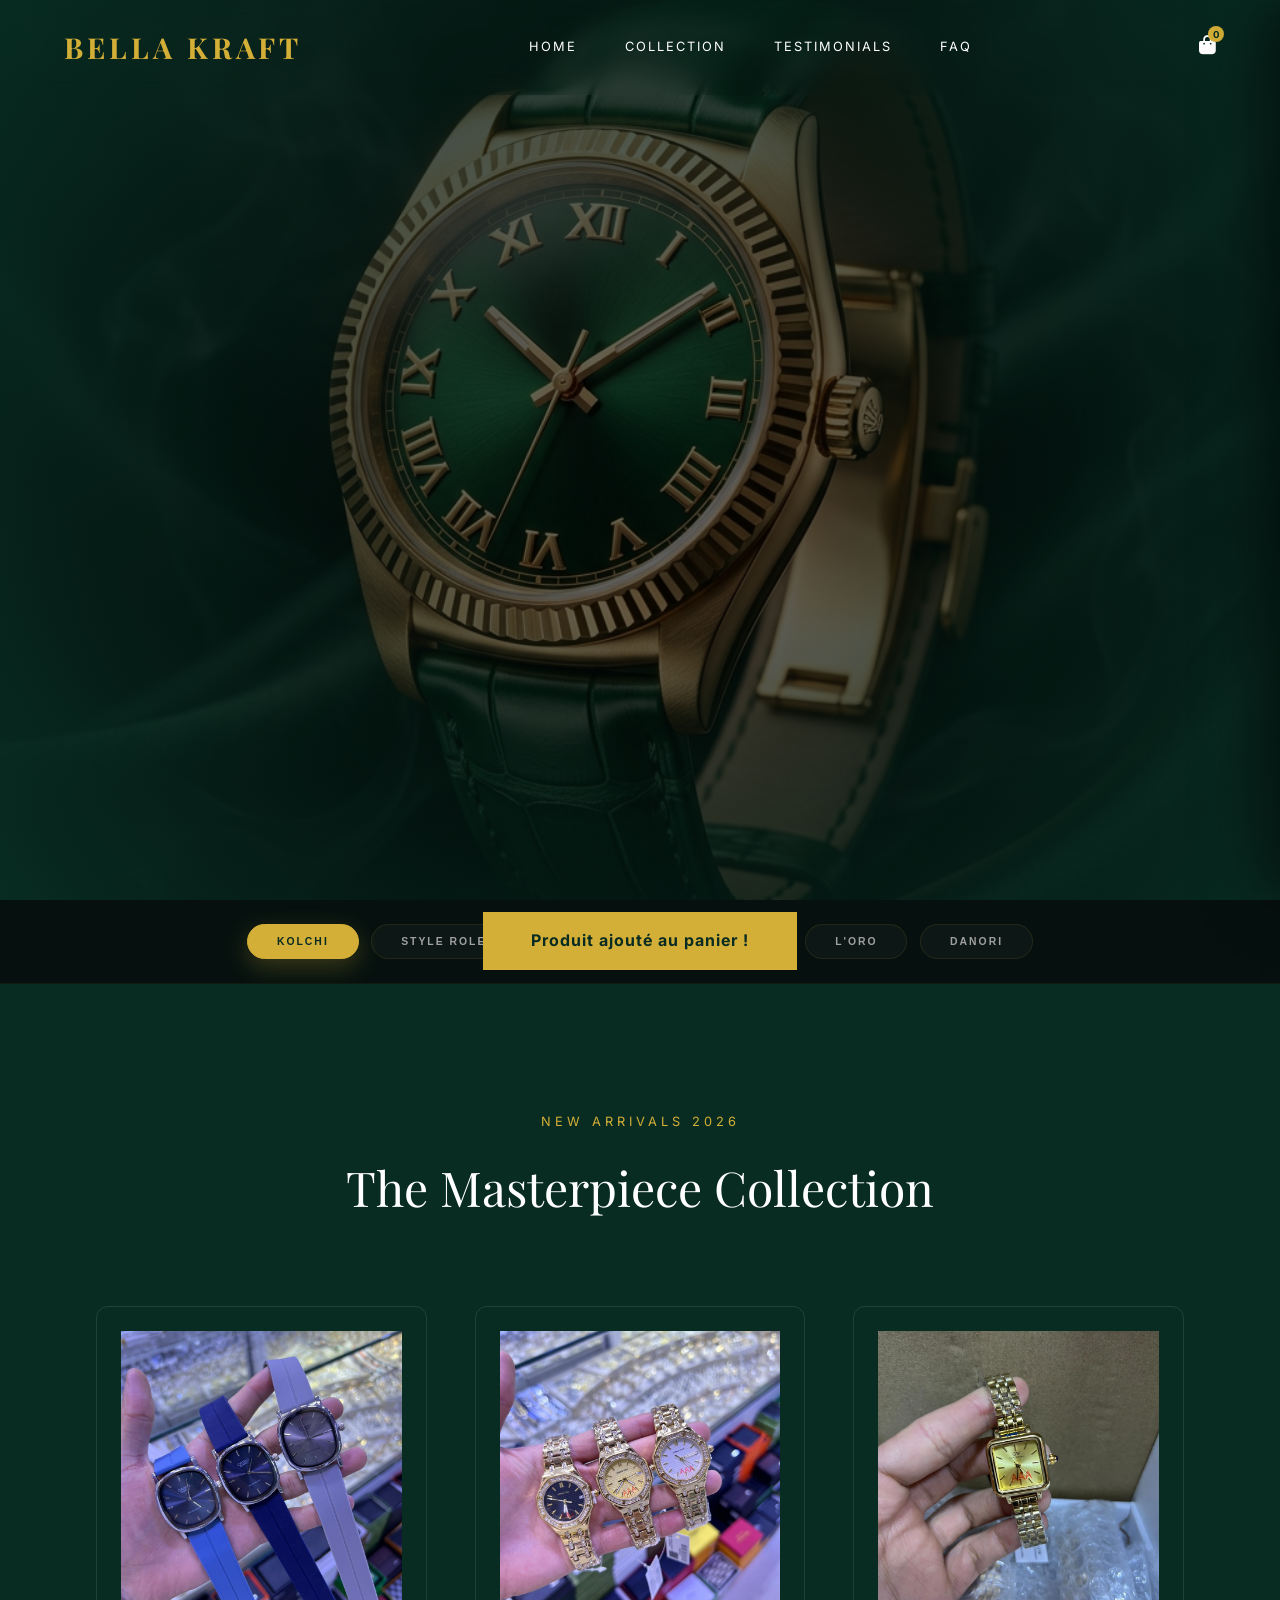
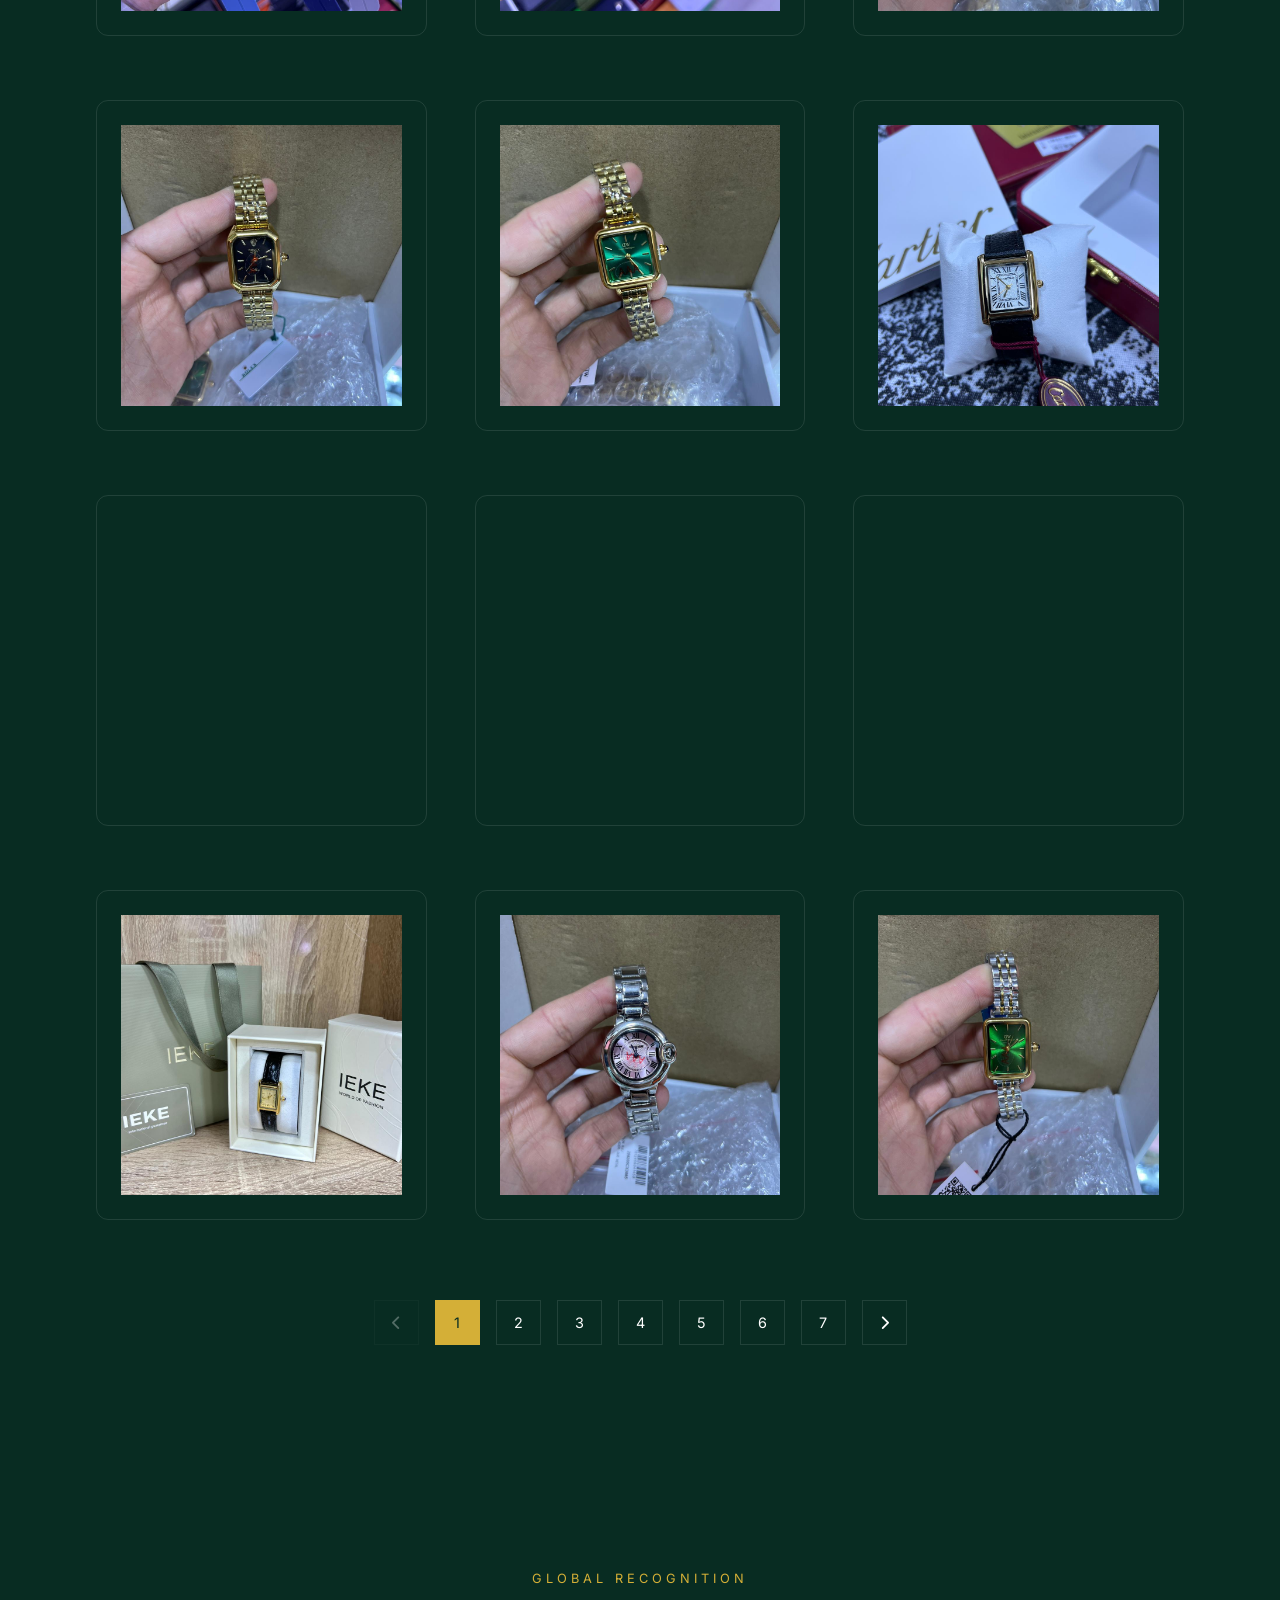
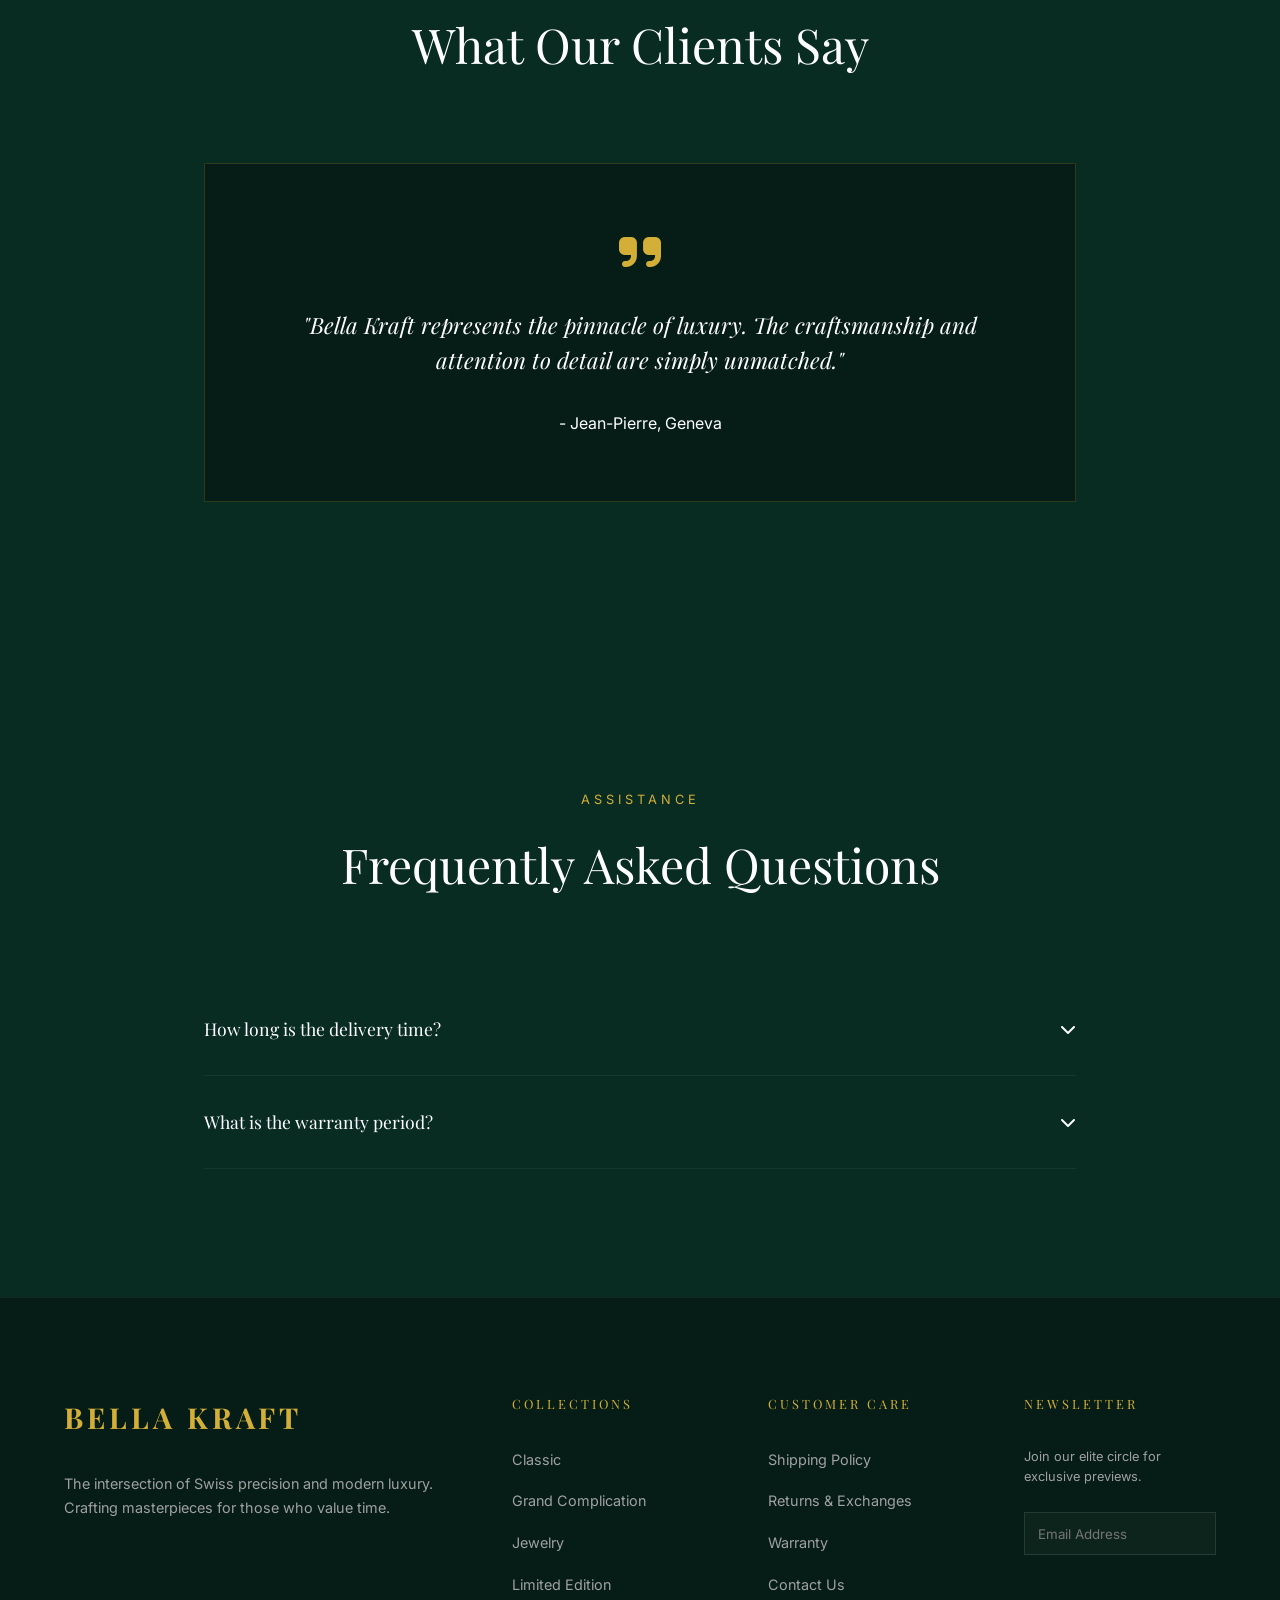
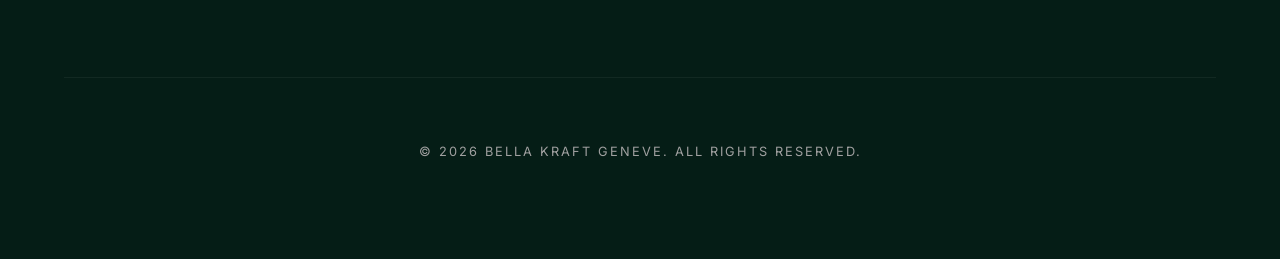
==== commit e0e2bae1: "new version-11" ====
--- a/index.html
+++ b/index.html
@@ -16,9 +16,7 @@
     <!-- Style -->
     <link rel="stylesheet" href="style.css">
     
-    <!-- Firebase SDKs -->
-    <script src="https://www.gstatic.com/firebasejs/9.22.0/firebase-app-compat.js"></script>
-    <script src="https://www.gstatic.com/firebasejs/9.22.0/firebase-database-compat.js"></script>
+    <script src="script.js" defer></script>
     
     <script src="script.js" defer></script>
 </head>
@@ -41,7 +39,7 @@
         </nav>
 
         <div class="nav-actions">
-            <button class="nav-btn" onclick="handleProfileClick()"><i class="fas fa-user"></i></button>
+            <!-- Removed profile button -->
             <div class="cart-icon-container" onclick="toggleCart()">
                 <button class="nav-btn"><i class="fas fa-shopping-bag"></i></button>
                 <span class="cart-count" id="cartCount">0</span>
@@ -231,79 +229,7 @@
     <!-- Toast Notification -->
     <div class="toast" id="toast">Produit ajouté au panier !</div>
 
-    <!-- Client Profile Modal (Placeholder) -->
-    <div class="modal" id="clientProfileModal">
-        <div class="modal-content" style="max-width: 550px; padding: 3.5rem; background: #082c22; border: 1px solid rgba(212, 175, 55, 0.2);">
-            <button class="modal-close" onclick="closeClientProfile()"><i class="fas fa-times"></i></button>
-            
-            <div id="profileAuthContainer">
-                <!-- Login View -->
-                <div id="loginView">
-                    <div style="width: 60px; height: 60px; background: var(--accent-gold-soft); border-radius: 50%; display: flex; align-items: center; justify-content: center; margin: 0 auto 1.5rem; cursor: default;">
-                        <i class="fas fa-user-lock" style="font-size: 1.5rem; color: var(--accent-gold);"></i>
-                    </div>
-                    <h2 style="font-family: 'Cormorant Garamond', serif; text-align: center; margin-bottom: 2rem;">Se Connecter</h2>
-                    <form onsubmit="handleUserLogin(event)">
-                        <div style="margin-bottom: 1.5rem;">
-                            <input type="text" id="userEmail" class="auth-input" placeholder="Email ou Username" required>
-                        </div>
-                        <div style="margin-bottom: 2.5rem;">
-                            <input type="password" id="userPass" class="auth-input" placeholder="Mot de passe" required>
-                        </div>
-                        <button type="submit" class="auth-submit-btn" style="width: 100%; margin-bottom: 1.5rem;">Connexion</button>
-                    </form>
-                    <p style="text-align: center; font-size: 0.8rem; color: var(--text-gray);">
-                        Pas encore de compte ? <a href="#" onclick="toggleAuthMode('register')" class="auth-toggle-link">Créer un compte</a>
-                    </p>
-                </div>
-
-                <!-- Register View -->
-                <div id="registerView" style="display: none;">
-                    <h2 style="font-family: 'Cormorant Garamond', serif; text-align: center; margin-bottom: 2rem;">Créer un Compte</h2>
-                    <form onsubmit="handleUserRegister(event)">
-                        <div style="margin-bottom: 1.5rem;">
-                            <input type="text" id="regName" class="auth-input" placeholder="Nom complet" required>
-                        </div>
-                        <div style="margin-bottom: 1.5rem;">
-                            <input type="email" id="regEmail" class="auth-input" placeholder="Email" required>
-                        </div>
-                        <div style="margin-bottom: 2.5rem;">
-                            <input type="password" id="regPass" class="auth-input" placeholder="Mot de passe" required>
-                        </div>
-                        <button type="submit" class="auth-submit-btn" style="width: 100%; margin-bottom: 1.5rem;">S'inscrire</button>
-                    </form>
-                    <p style="text-align: center; font-size: 0.8rem; color: var(--text-gray);">
-                        Vous avez déjà un compte ? <a href="#" onclick="toggleAuthMode('login')" class="auth-toggle-link">Se connecter</a>
-                    </p>
-                </div>
-
-                <!-- Logged In View -->
-                <div id="loggedInView" style="display: none; text-align: left;">
-                    <div style="display: flex; align-items: center; gap: 1.5rem; margin-bottom: 2.5rem; border-bottom: 1px solid rgba(212, 175, 55, 0.1); padding-bottom: 1.5rem;">
-                        <div style="width: 60px; height: 60px; background: var(--accent-gold-soft); border-radius: 50%; display: flex; align-items: center; justify-content: center;">
-                            <i class="fas fa-user-circle" style="font-size: 2.5rem; color: var(--accent-gold);"></i>
-                        </div>
-                        <div>
-                            <h2 id="welcomeUser" style="font-family: 'Cormorant Garamond', serif; margin: 0; font-size: 1.8rem;">Salam!</h2>
-                            <p id="userEmailDisplay" style="color: var(--text-gray); font-size: 0.8rem; margin: 0;"></p>
-                        </div>
-                    </div>
-
-                    <div style="margin-bottom: 2rem;">
-                        <h4 style="color: var(--accent-gold); font-size: 0.7rem; text-transform: uppercase; letter-spacing: 2px; margin-bottom: 1rem;">Mes Commandes</h4>
-                        <div id="userOrdersList" style="background: rgba(255,255,255,0.02); border-radius: 4px; padding: 1.5rem; border: 1px solid rgba(255,255,255,0.05); text-align: center;">
-                            <p style="color: var(--text-gray); font-size: 0.8rem;">Aucune commande pour le moment.</p>
-                        </div>
-                    </div>
-
-                    <div style="display: flex; gap: 1rem;">
-                        <button class="btn" style="flex: 1;" onclick="closeClientProfile()">Continuer mes achats</button>
-                        <button class="btn" style="flex: 1; background: transparent; border: 1px solid var(--danger); color: var(--danger);" onclick="handleUserLogout()">Déconnexion</button>
-                    </div>
-                </div>
-            </div>
-        </div>
-    </div>
+    <!-- Storefront Footer Placeholder -->
 
 </body>
 </html>
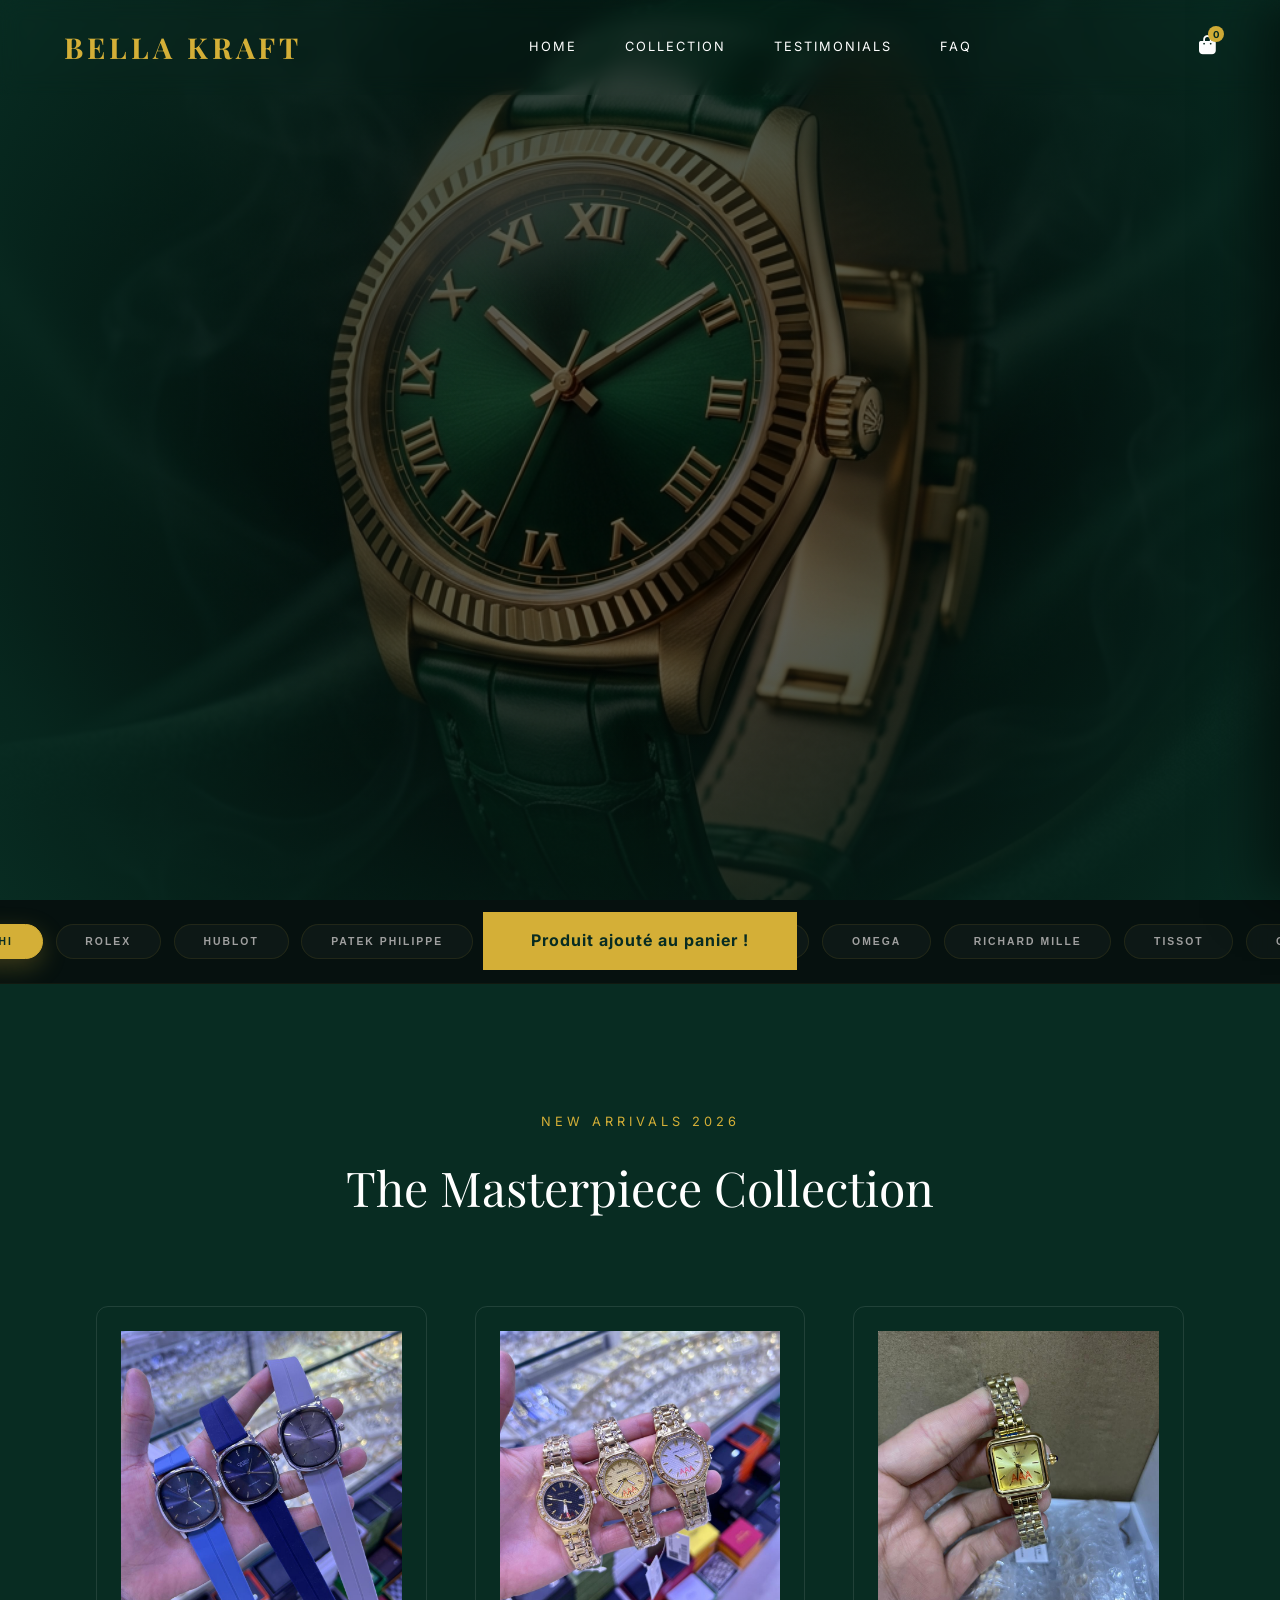
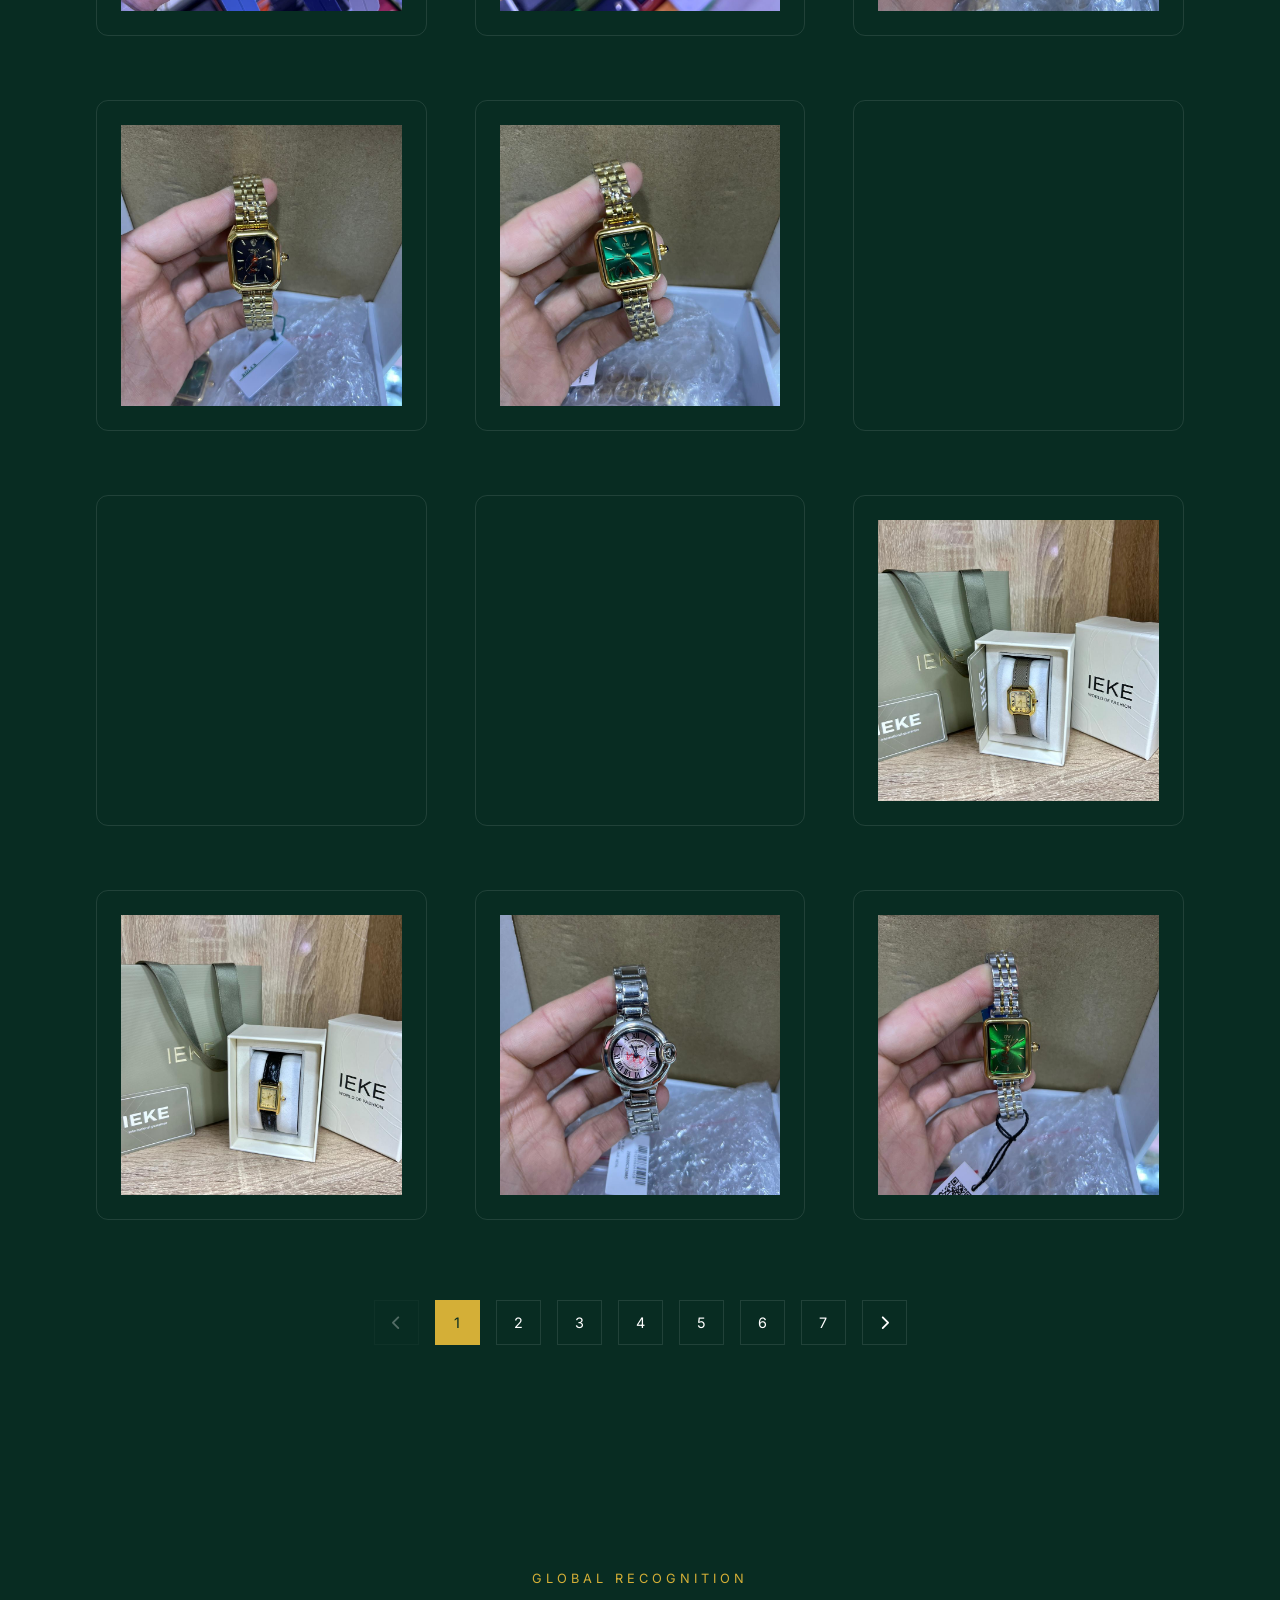
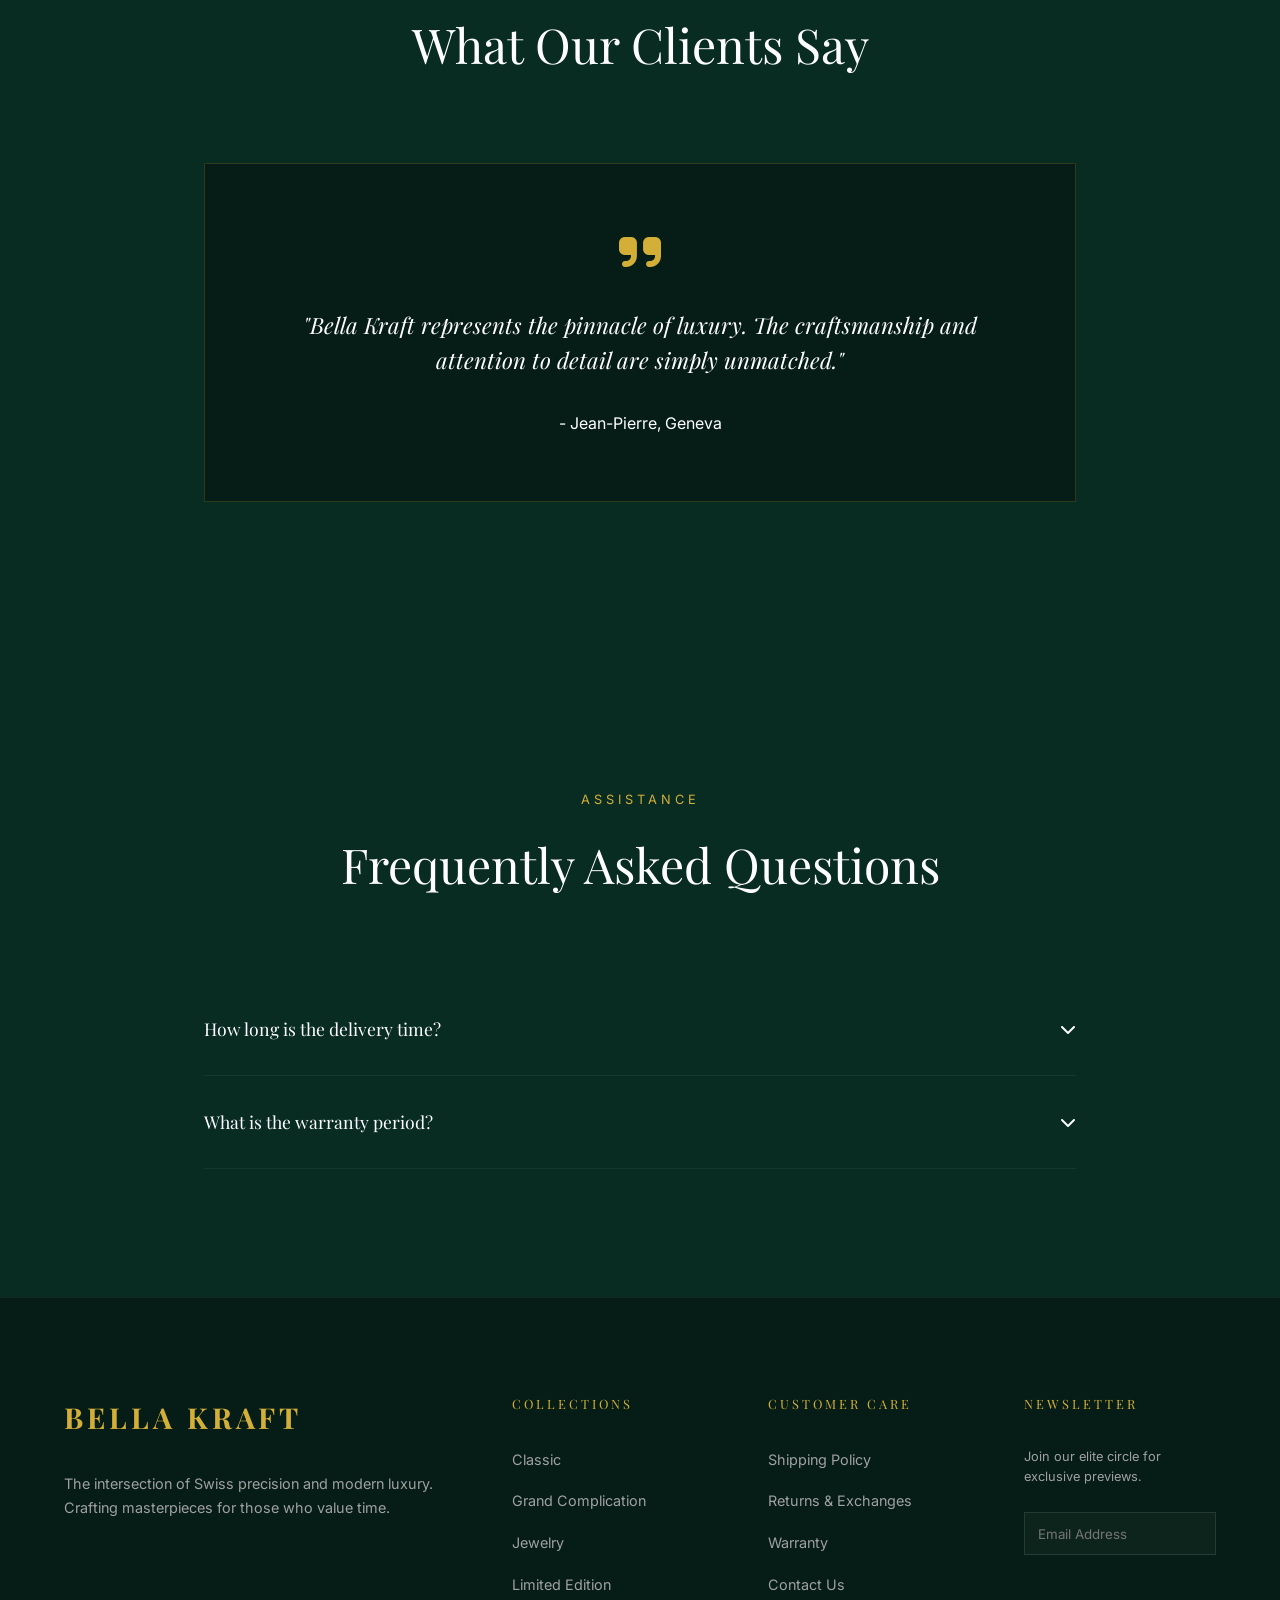
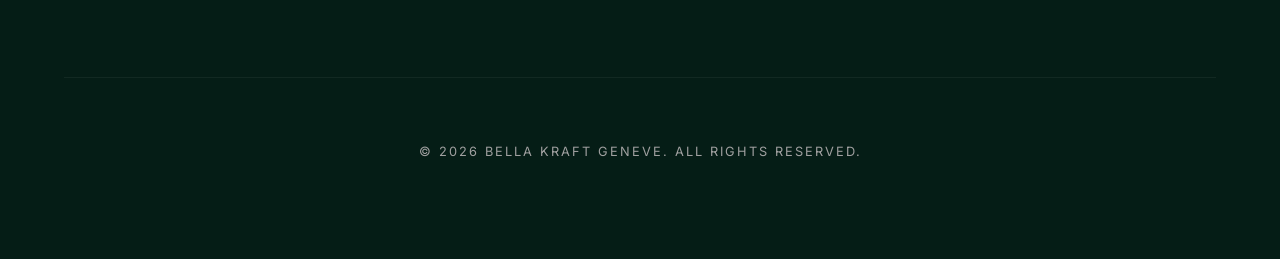
==== commit a12fc358: "new version-11" ====
--- a/index.html
+++ b/index.html
@@ -17,8 +17,7 @@
     <link rel="stylesheet" href="style.css">
     
     <script src="script.js" defer></script>
-    
-    <script src="script.js" defer></script>
+
 </head>
 <body>
 
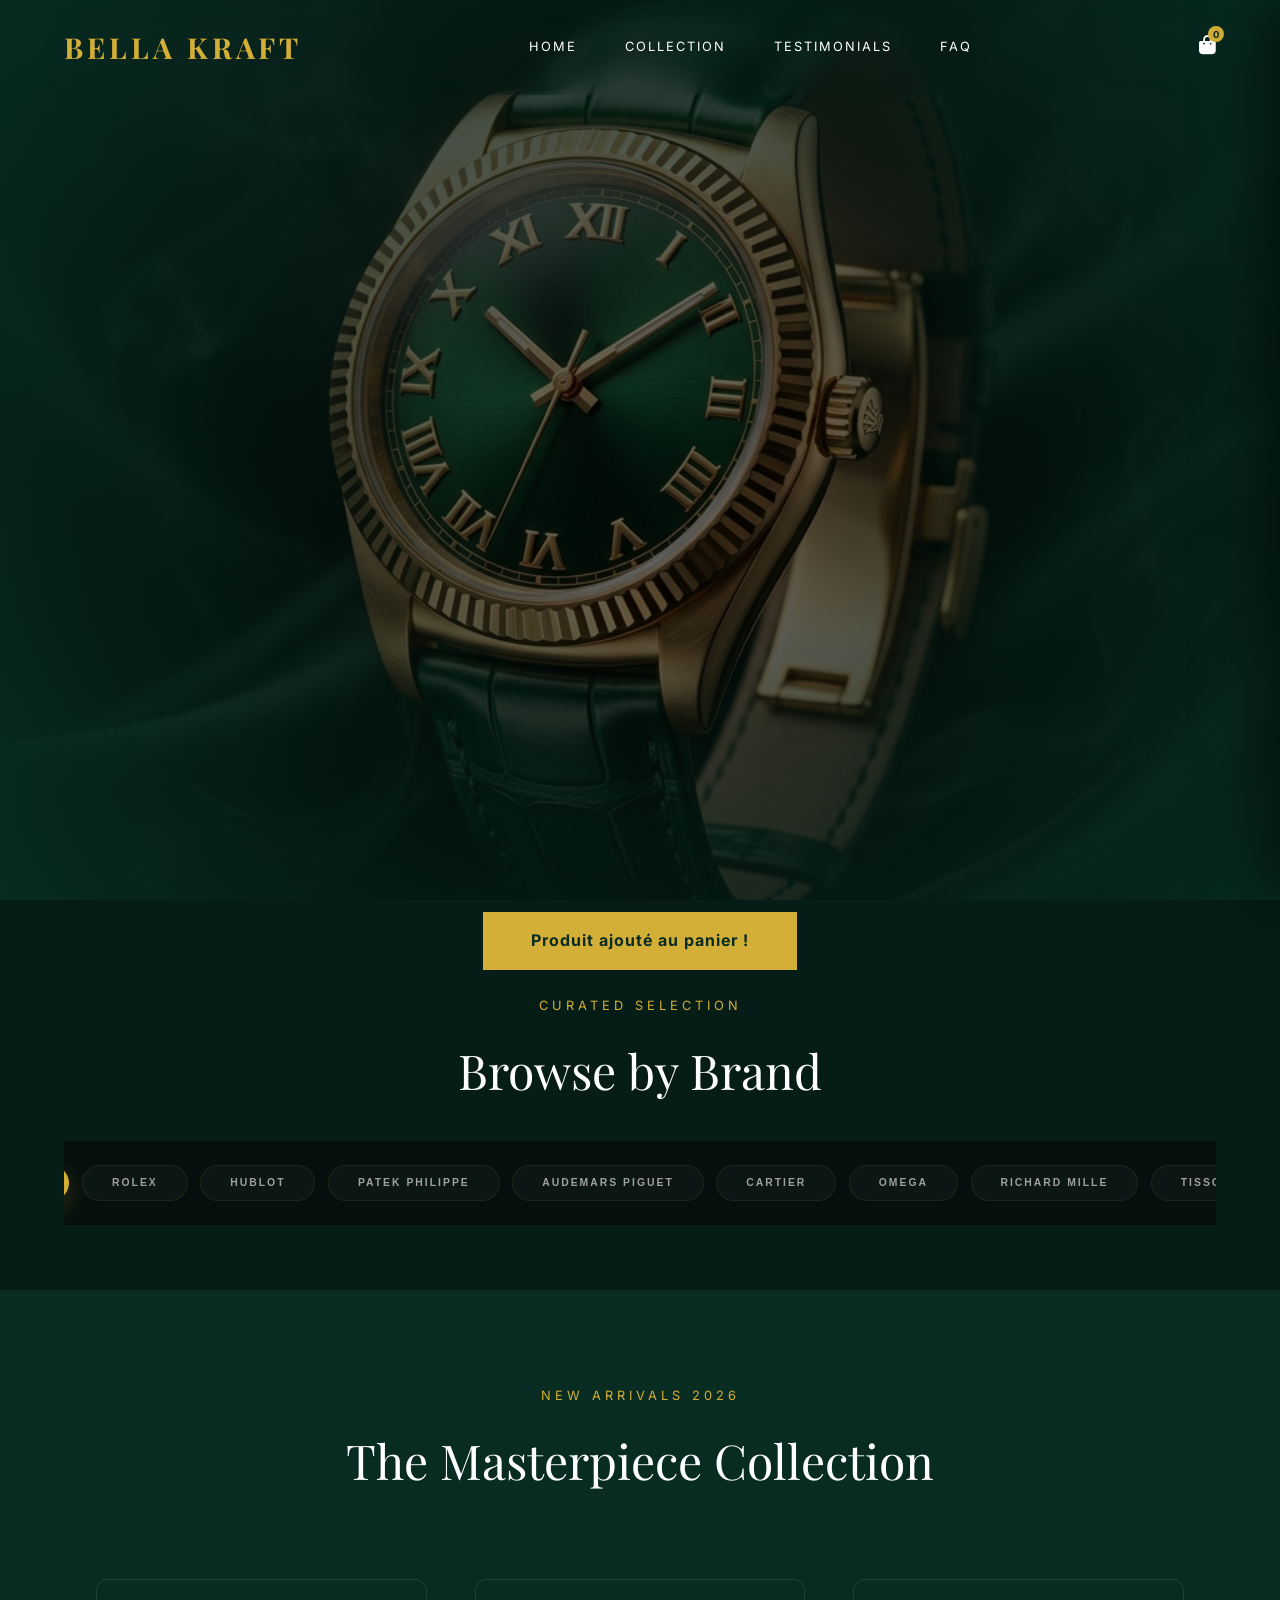
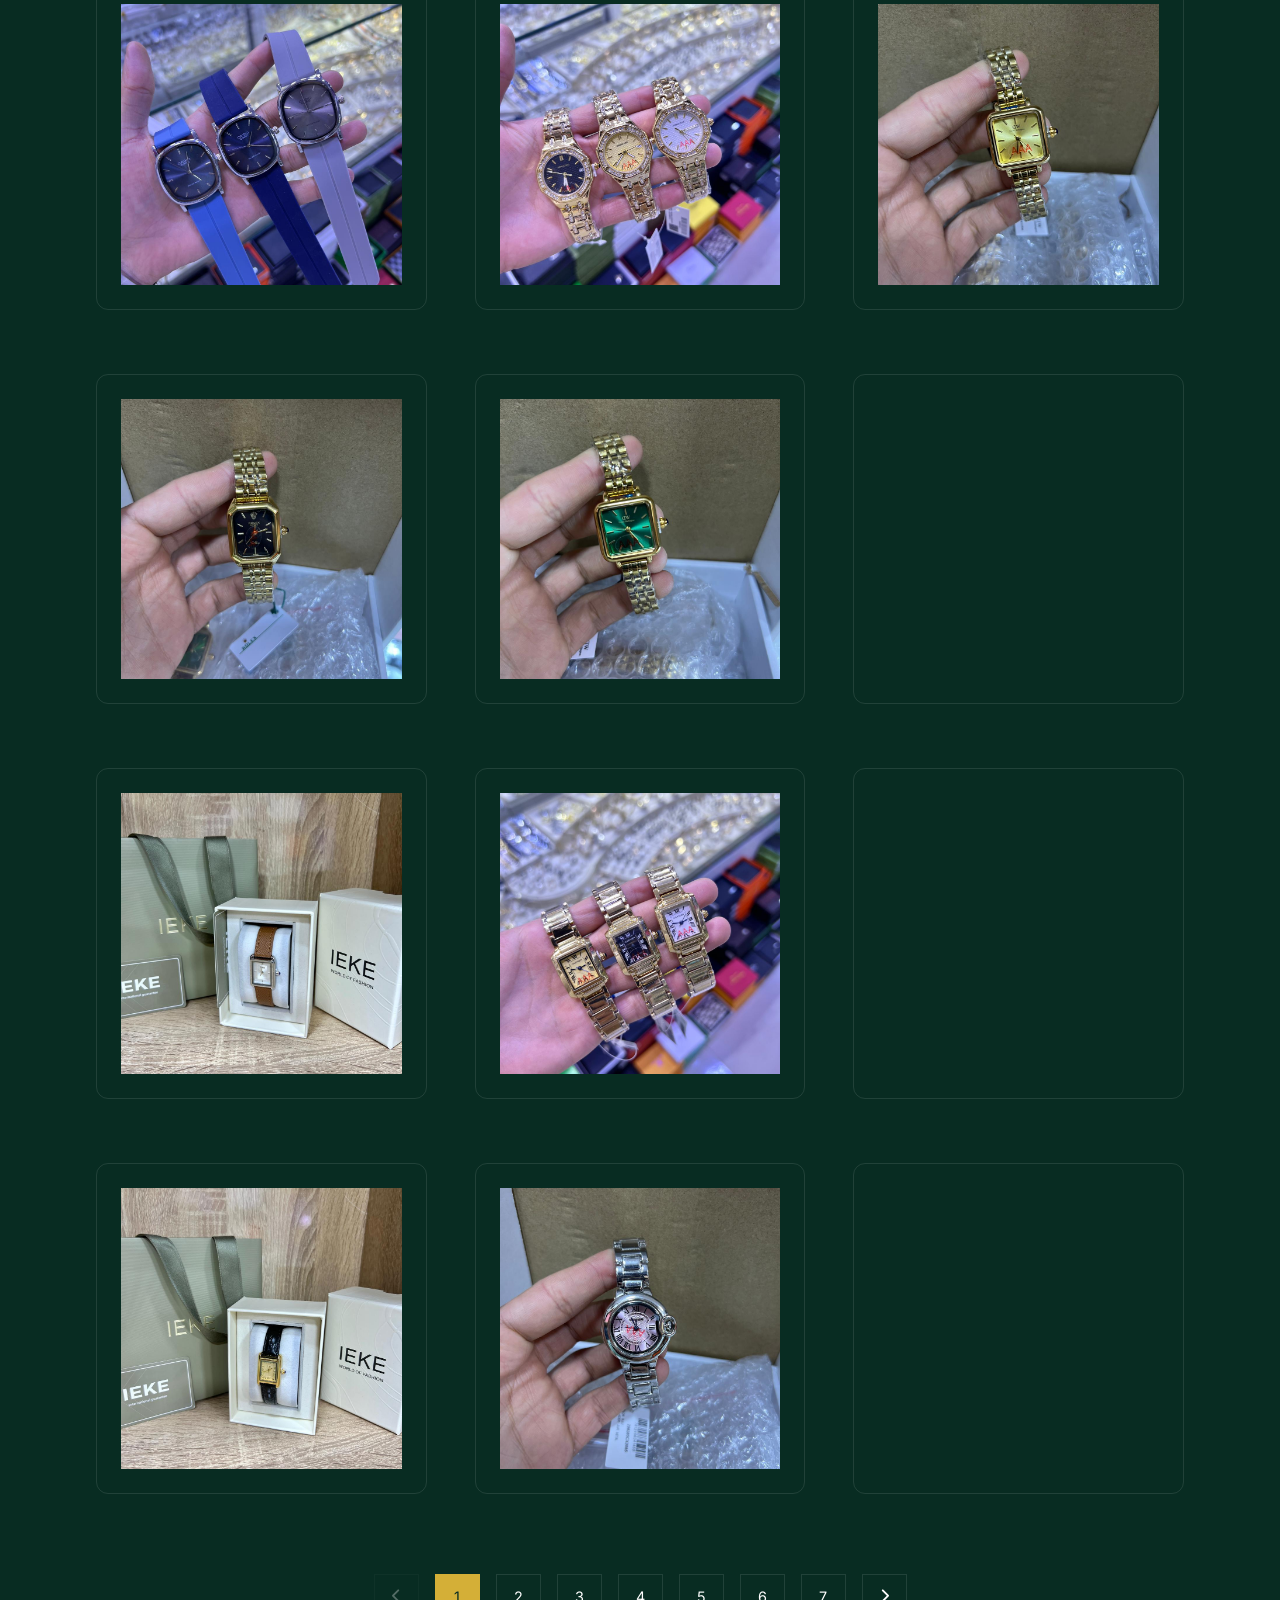
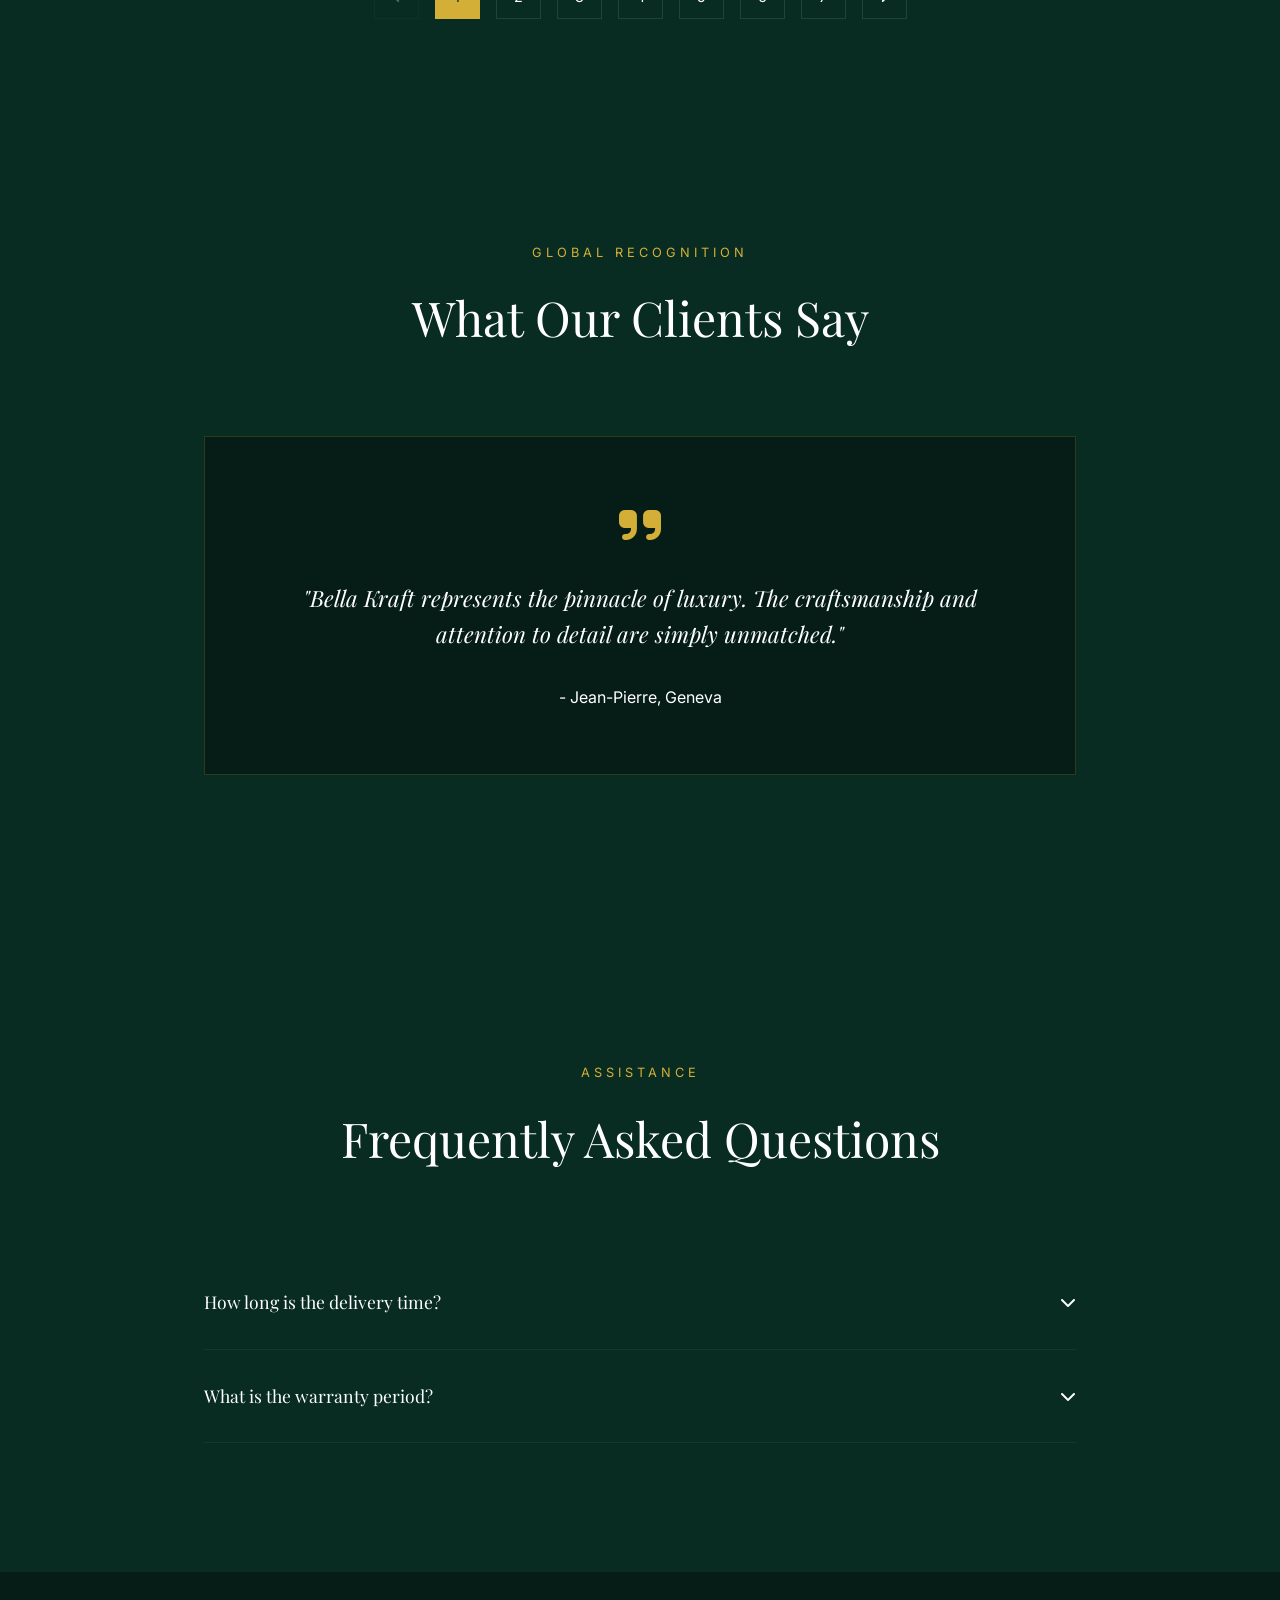
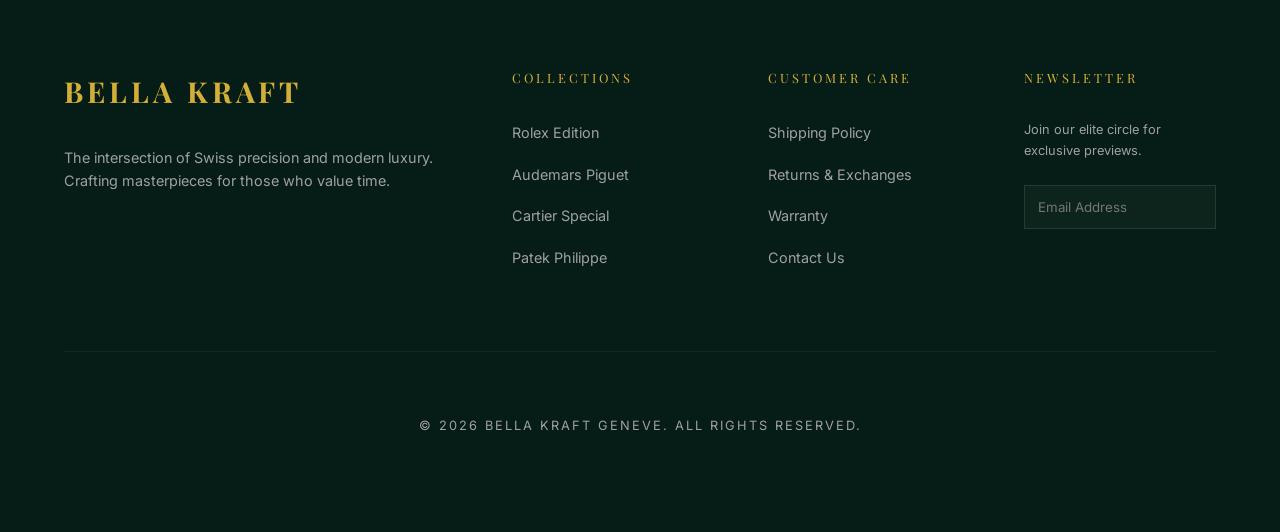
==== commit 04119635: "new version-11" ====
--- a/index.html
+++ b/index.html
@@ -65,9 +65,16 @@
         </section>
 
         <!-- Category Scroll -->
-        <div class="category-container" id="categoryFilters">
-            <!-- Categories will be injected by script.js -->
-        </div>
+        <section class="category-section">
+            <div class="section-header" style="margin-bottom: 2rem;">
+                <p>Curated Selection</p>
+                <h2>Browse by Brand</h2>
+            </div>
+            <div class="category-container" id="categoryFilters">
+                <!-- Categories will be injected by script.js -->
+            </div>
+        </section>
+
 
         <!-- Collection Section -->
         <section class="collection-section" id="collection">
@@ -137,12 +144,13 @@
             <div class="footer-col">
                 <h4>Collections</h4>
                 <ul>
-                    <li><a href="#">Classic</a></li>
-                    <li><a href="#">Grand Complication</a></li>
-                    <li><a href="#">Jewelry</a></li>
-                    <li><a href="#">Limited Edition</a></li>
+                    <li><a href="#collection" onclick="filterCategory('rolex', null)">Rolex Edition</a></li>
+                    <li><a href="#collection" onclick="filterCategory('ap', null)">Audemars Piguet</a></li>
+                    <li><a href="#collection" onclick="filterCategory('cartier', null)">Cartier Special</a></li>
+                    <li><a href="#collection" onclick="filterCategory('patek', null)">Patek Philippe</a></li>
                 </ul>
             </div>
+
             <div class="footer-col">
                 <h4>Customer Care</h4>
                 <ul>
--- a/style.css
+++ b/style.css
@@ -275,7 +275,13 @@
     color: var(--accent-gold);
 }
 
+.category-section {
+    padding: 6rem 5% 2rem;
+    background: var(--bg-darker);
+}
+
 /* Category Tabs - Premium Style (Fixed) */
+
 .category-container {
     padding: 1.5rem 0;
     display: flex;
